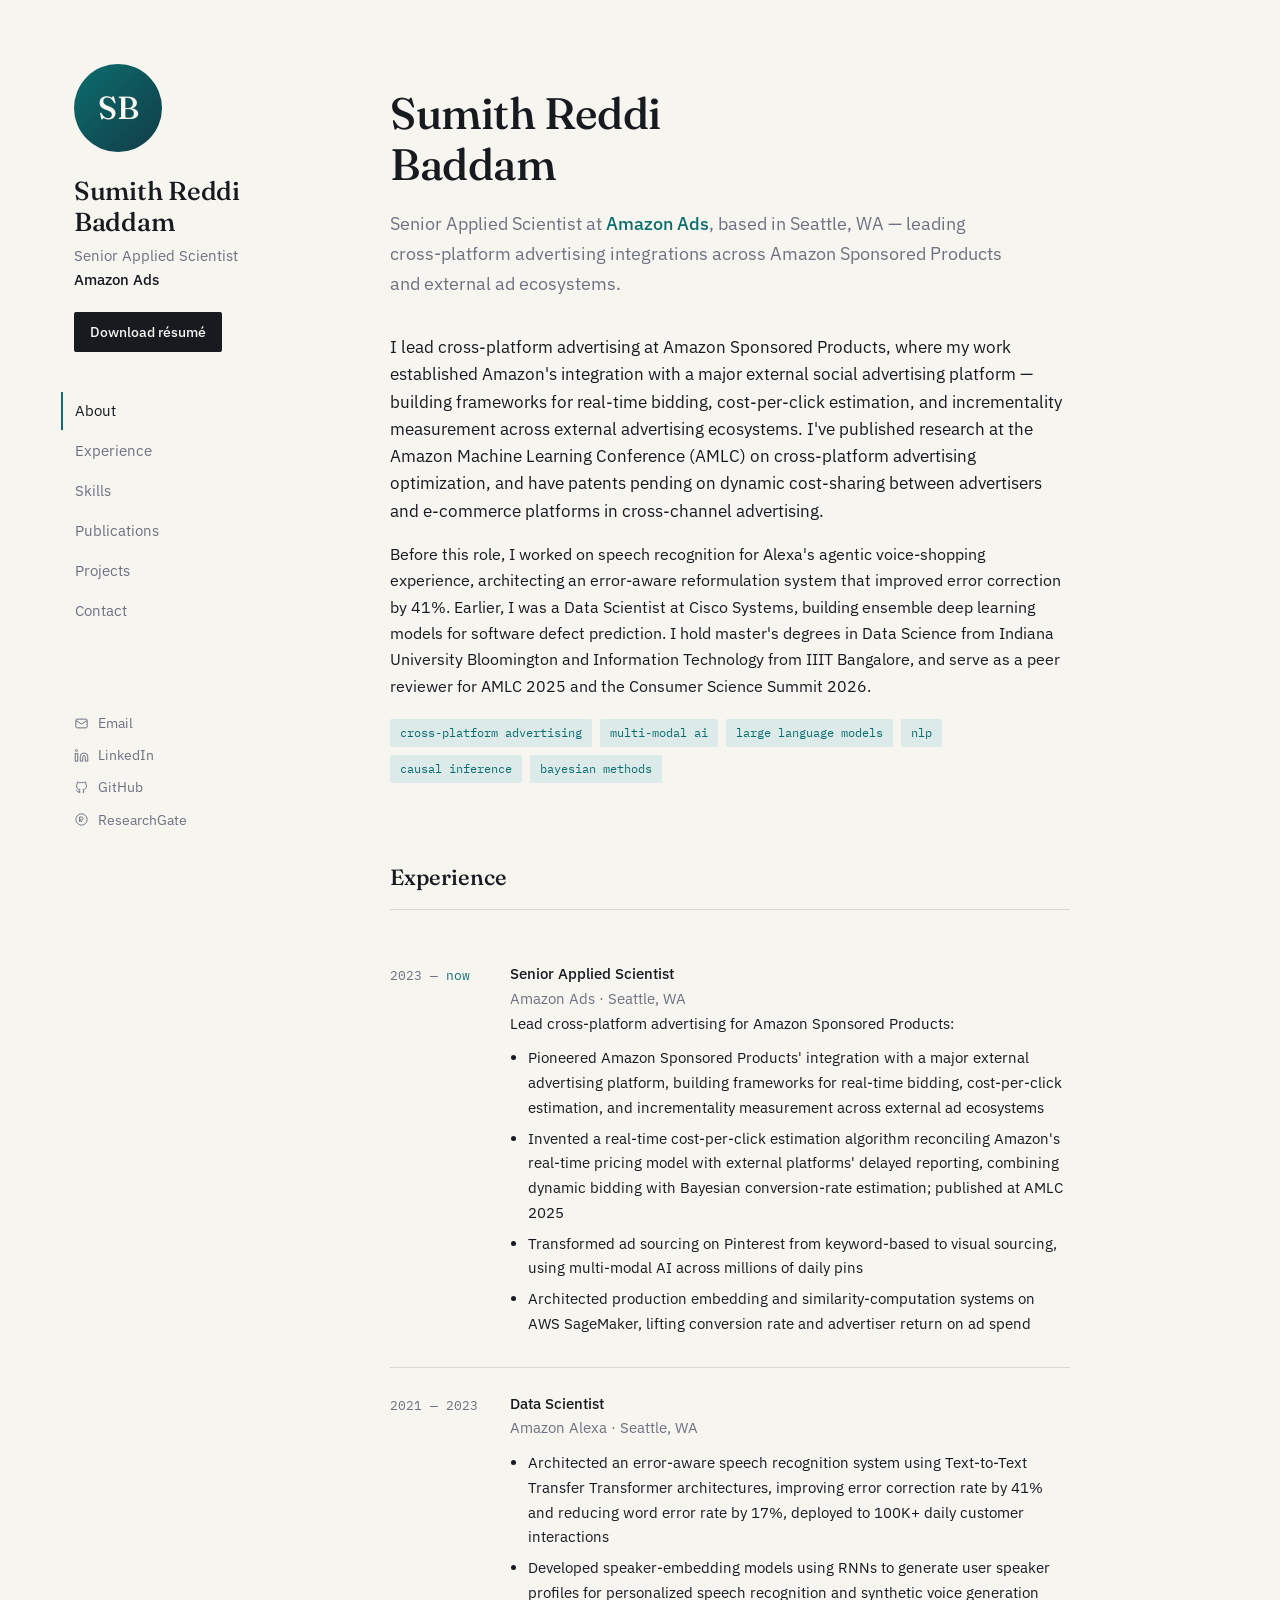
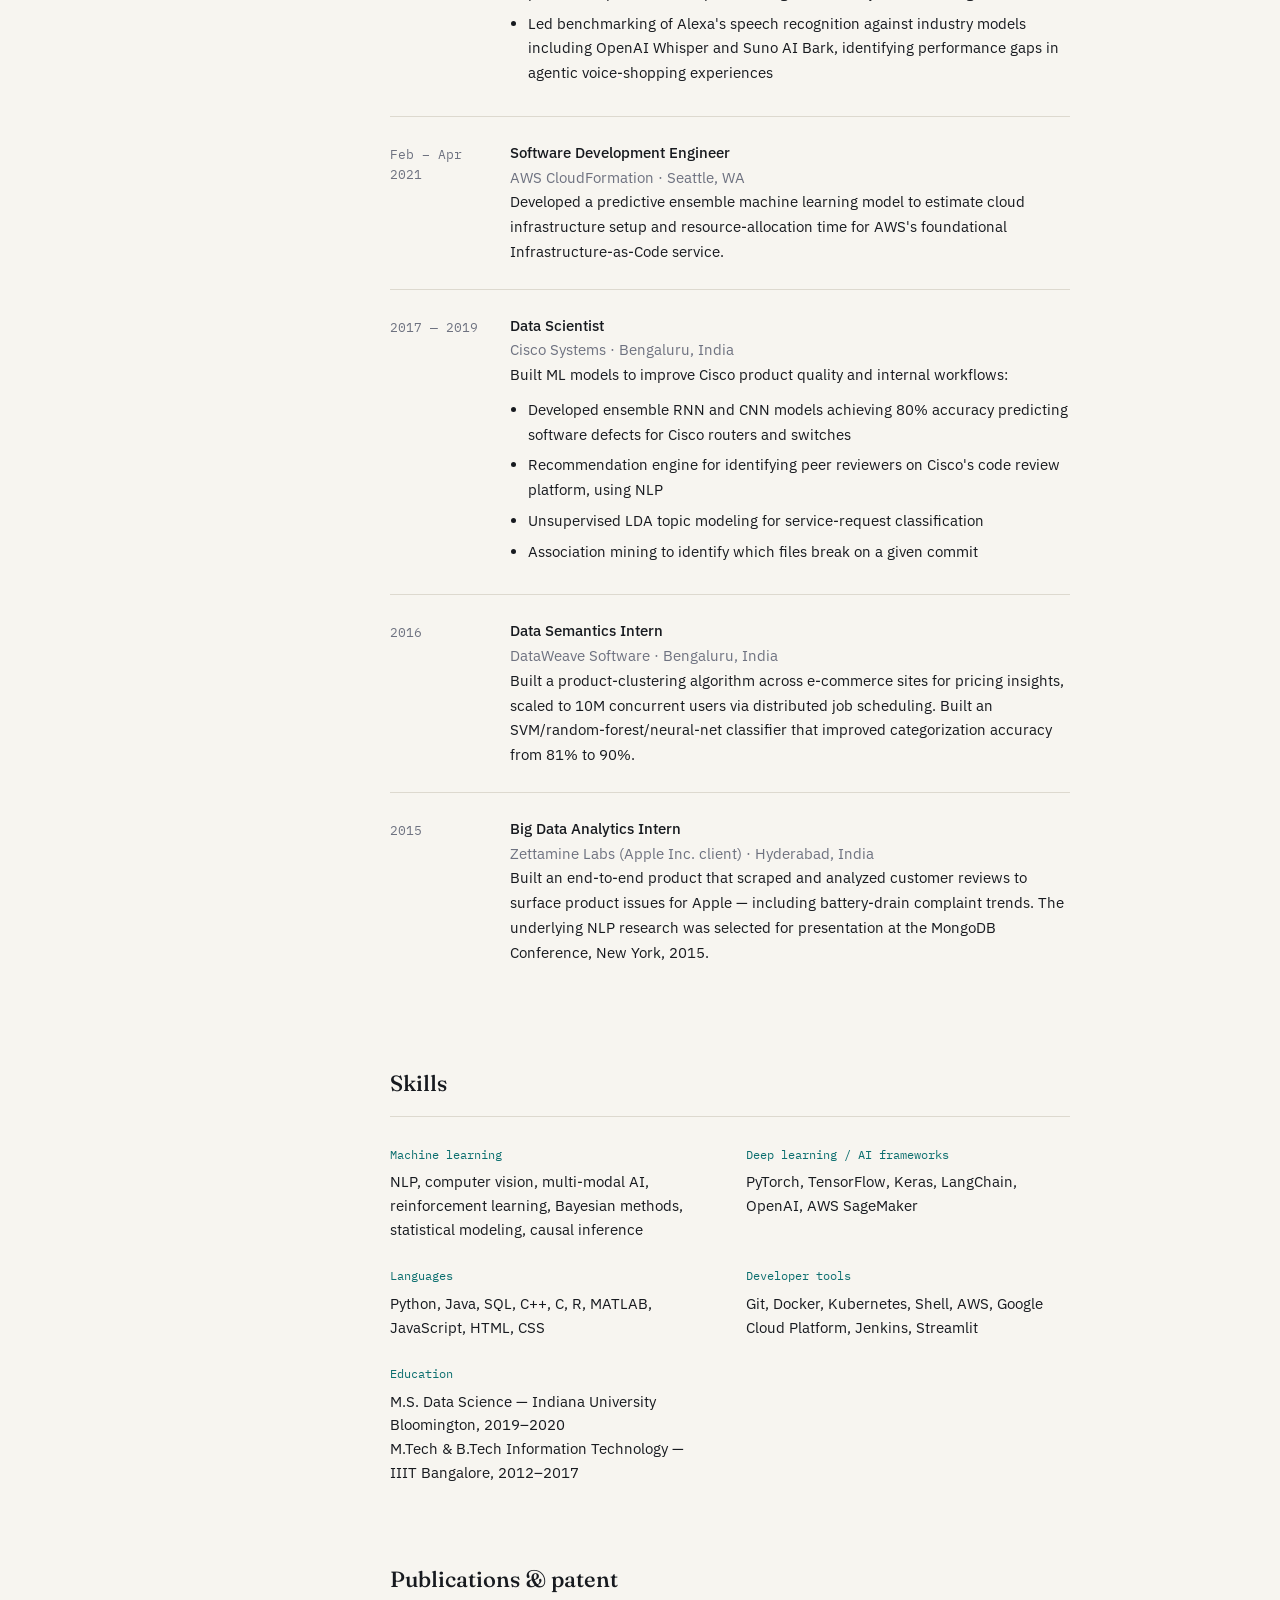
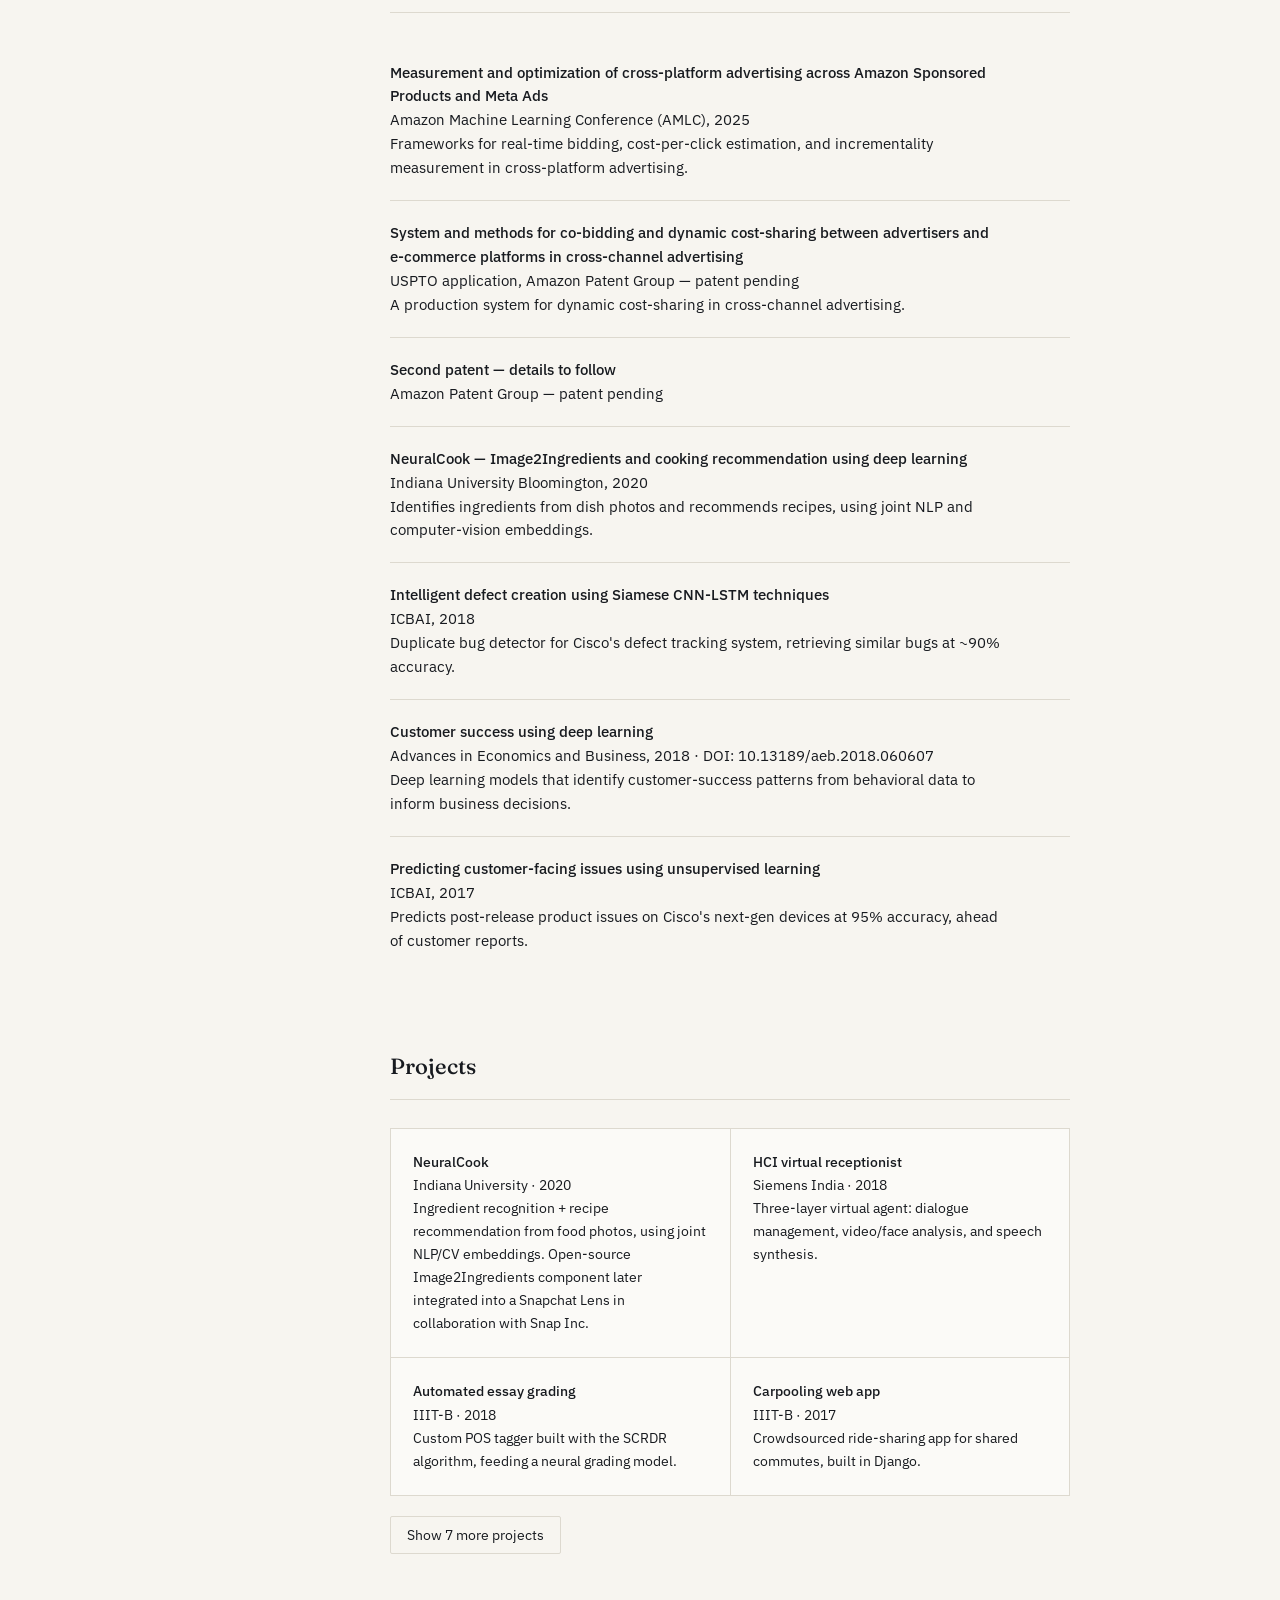
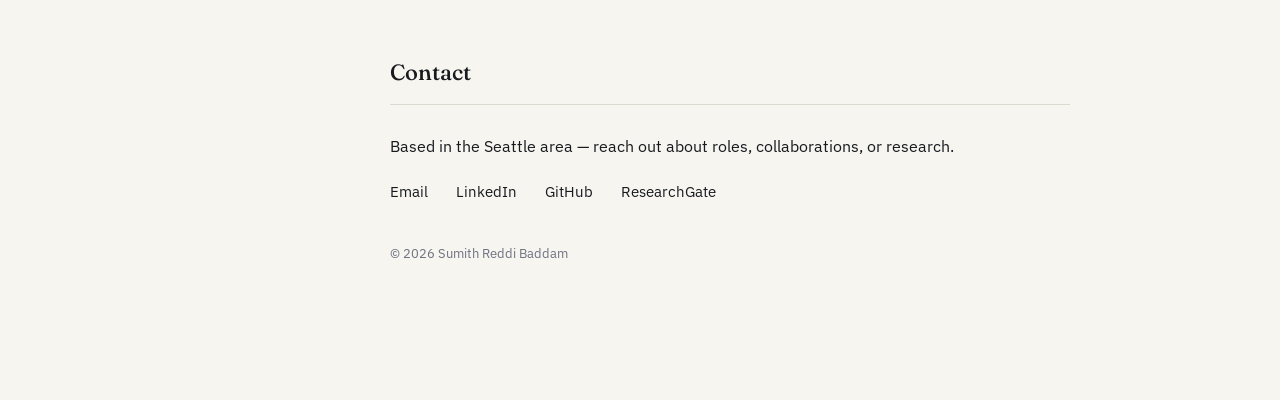
==== index.html @ 6a74fc10 "Rebuild site as static HTML/CSS/JS" ====
<!DOCTYPE html>
<html lang="en">
<head>
<meta charset="UTF-8">
<meta name="viewport" content="width=device-width, initial-scale=1.0">
<title>Sumith Reddi Baddam — Senior Applied Scientist</title>
<meta name="description" content="Senior Applied Scientist at Amazon Ads — leading cross-platform advertising integrations, machine learning, and multi-modal AI for ad relevance and ranking.">
<meta property="og:title" content="Sumith Reddi Baddam — Senior Applied Scientist">
<meta property="og:description" content="Senior Applied Scientist at Amazon Ads — leading cross-platform advertising integrations, machine learning, and multi-modal AI for ad relevance and ranking.">
<meta property="og:type" content="website">
<meta property="og:url" content="https://sumithbaddam.com/">
<meta name="twitter:card" content="summary">
<link rel="icon" href="data:image/svg+xml,<svg xmlns=%22http://www.w3.org/2000/svg%22 viewBox=%220 0 100 100%22><rect width=%22100%22 height=%22100%22 rx=%2220%22 fill=%22%230B6E6E%22/><text x=%2250%22 y=%2268%22 font-size=%2258%22 font-family=%22Georgia,serif%22 fill=%22%23F7F5F0%22 text-anchor=%22middle%22>S</text></svg>">
<link rel="preconnect" href="https://fonts.googleapis.com">
<link rel="preconnect" href="https://fonts.gstatic.com" crossorigin>
<link href="https://fonts.googleapis.com/css2?family=Fraunces:opsz,wght@9..144,400;9..144,500;9..144,600&family=IBM+Plex+Sans:wght@400;500;600&family=IBM+Plex+Mono:wght@400;500&display=swap" rel="stylesheet">
<link rel="stylesheet" href="styles.css">
</head>
<body>

<a class="skip-link" href="#about">Skip to content</a>

<div class="layout">
  <aside>
    <div>
      <div class="avatar">SB</div>
      <p class="sidebar-name">Sumith Reddi<br>Baddam</p>
      <p class="sidebar-role">Senior Applied Scientist<br><strong>Amazon Ads</strong></p>
      <a class="resume-btn" href="files/cv.pdf">Download résumé</a>
    </div>
    <nav aria-label="Section navigation">
      <ul>
        <li><a href="#about">About</a></li>
        <li><a href="#experience">Experience</a></li>
        <li><a href="#skills">Skills</a></li>
        <li><a href="#publications">Publications</a></li>
        <li><a href="#projects">Projects</a></li>
        <li><a href="#contact">Contact</a></li>
      </ul>
    </nav>
    <div class="sidebar-contact">
      <a href="mailto:sumith.reddy2@gmail.com"><svg viewBox="0 0 24 24" fill="none" stroke="currentColor" stroke-width="1.6"><rect x="3" y="5" width="18" height="14" rx="2"/><path d="m3 7 9 6 9-6"/></svg>Email</a>
      <a href="https://www.linkedin.com/in/sumith-reddi-baddam/" target="_blank" rel="noopener"><svg viewBox="0 0 24 24" fill="none" stroke="currentColor" stroke-width="1.6"><path d="M16 8a6 6 0 0 1 6 6v7h-4v-7a2 2 0 0 0-4 0v7h-4v-7a6 6 0 0 1 6-6Z"/><rect x="2" y="9" width="4" height="12"/><circle cx="4" cy="4" r="1.6"/></svg>LinkedIn</a>
      <a href="https://github.com/SumithBaddam" target="_blank" rel="noopener"><svg viewBox="0 0 24 24" fill="none" stroke="currentColor" stroke-width="1.6"><path d="M9 19c-4.3 1.4-4.3-2.5-6-3m12 5v-3.5c0-1 .1-1.4-.5-2 2.8-.3 5.5-1.4 5.5-6a4.6 4.6 0 0 0-1.3-3.2 4.2 4.2 0 0 0-.1-3.2s-1.1-.3-3.5 1.3a12.3 12.3 0 0 0-6.2 0C6.6 2.8 5.5 3.1 5.5 3.1a4.2 4.2 0 0 0-.1 3.2A4.6 4.6 0 0 0 4.1 9.5c0 4.6 2.7 5.7 5.5 6-.6.6-.6 1.2-.5 2V21"/></svg>GitHub</a>
      <a href="https://www.researchgate.net/profile/Sumith-Reddi-Baddam-2" target="_blank" rel="noopener"><svg viewBox="0 0 24 24" fill="none" stroke="currentColor" stroke-width="1.6"><circle cx="12" cy="12" r="9"/><path d="M9 8v8m0-8h3.2a2.4 2.4 0 0 1 0 4.8H9m0 0 4 3.2"/></svg>ResearchGate</a>
    </div>
  </aside>

  <main>
    <section id="about">
      <h1 class="hero">Sumith Reddi Baddam</h1>
      <p class="hero-sub">Senior Applied Scientist at <span class="accent">Amazon Ads</span>, based in Seattle, WA — leading cross-platform advertising integrations across Amazon Sponsored Products and external ad ecosystems.</p>

      <p class="lede">I lead cross-platform advertising at Amazon Sponsored Products, where my work established Amazon's integration with a major external social advertising platform — building frameworks for real-time bidding, cost-per-click estimation, and incrementality measurement across external advertising ecosystems. I've published research at the Amazon Machine Learning Conference (AMLC) on cross-platform advertising optimization, and have patents pending on dynamic cost-sharing between advertisers and e-commerce platforms in cross-channel advertising.</p>
      <p>Before this role, I worked on speech recognition for Alexa's agentic voice-shopping experience, architecting an error-aware reformulation system that improved error correction by 41%. Earlier, I was a Data Scientist at Cisco Systems, building ensemble deep learning models for software defect prediction. I hold master's degrees in Data Science from Indiana University Bloomington and Information Technology from IIIT Bangalore, and serve as a peer reviewer for AMLC 2025 and the Consumer Science Summit 2026.</p>

      <div class="tags">
        <span class="tag">cross-platform advertising</span>
        <span class="tag">multi-modal ai</span>
        <span class="tag">large language models</span>
        <span class="tag">nlp</span>
        <span class="tag">causal inference</span>
        <span class="tag">bayesian methods</span>
      </div>
    </section>

    <section id="experience">
      <h2 class="section-title">Experience</h2>

      <div class="role">
        <div class="role-years">2023 — <span class="current">now</span></div>
        <div>
          <p class="role-title">Senior Applied Scientist</p>
          <p class="role-org"><a href="https://advertising.amazon.com/" target="_blank" rel="noopener">Amazon Ads</a> · Seattle, WA</p>
          <p>Lead cross-platform advertising for Amazon Sponsored Products:</p>
          <ul>
            <li>Pioneered Amazon Sponsored Products' integration with a major external advertising platform, building frameworks for real-time bidding, cost-per-click estimation, and incrementality measurement across external ad ecosystems</li>
            <li>Invented a real-time cost-per-click estimation algorithm reconciling Amazon's real-time pricing model with external platforms' delayed reporting, combining dynamic bidding with Bayesian conversion-rate estimation; published at AMLC 2025</li>
            <li>Transformed ad sourcing on Pinterest from keyword-based to visual sourcing, using multi-modal AI across millions of daily pins</li>
            <li>Architected production embedding and similarity-computation systems on AWS SageMaker, lifting conversion rate and advertiser return on ad spend</li>
          </ul>
        </div>
      </div>

      <div class="role">
        <div class="role-years">2021 — 2023</div>
        <div>
          <p class="role-title">Data Scientist</p>
          <p class="role-org"><a href="https://www.alexa.com/" target="_blank" rel="noopener">Amazon Alexa</a> · Seattle, WA</p>
          <ul>
            <li>Architected an error-aware speech recognition system using Text-to-Text Transfer Transformer architectures, improving error correction rate by 41% and reducing word error rate by 17%, deployed to 100K+ daily customer interactions</li>
            <li>Developed speaker-embedding models using RNNs to generate user speaker profiles for personalized speech recognition and synthetic voice generation</li>
            <li>Led benchmarking of Alexa's speech recognition against industry models including OpenAI Whisper and Suno AI Bark, identifying performance gaps in agentic voice-shopping experiences</li>
          </ul>
        </div>
      </div>

      <div class="role">
        <div class="role-years">Feb – Apr 2021</div>
        <div>
          <p class="role-title">Software Development Engineer</p>
          <p class="role-org"><a href="https://aws.amazon.com/" target="_blank" rel="noopener">AWS CloudFormation</a> · Seattle, WA</p>
          <p>Developed a predictive ensemble machine learning model to estimate cloud infrastructure setup and resource-allocation time for AWS's foundational Infrastructure-as-Code service.</p>
        </div>
      </div>

      <div class="role">
        <div class="role-years">2017 — 2019</div>
        <div>
          <p class="role-title">Data Scientist</p>
          <p class="role-org"><a href="https://www.cisco.com" target="_blank" rel="noopener">Cisco Systems</a> · Bengaluru, India</p>
          <p>Built ML models to improve Cisco product quality and internal workflows:</p>
          <ul>
            <li>Developed ensemble RNN and CNN models achieving 80% accuracy predicting software defects for Cisco routers and switches</li>
            <li>Recommendation engine for identifying peer reviewers on Cisco's code review platform, using NLP</li>
            <li>Unsupervised LDA topic modeling for service-request classification</li>
            <li>Association mining to identify which files break on a given commit</li>
          </ul>
        </div>
      </div>

      <div class="role">
        <div class="role-years">2016</div>
        <div>
          <p class="role-title">Data Semantics Intern</p>
          <p class="role-org"><a href="https://dataweave.com" target="_blank" rel="noopener">DataWeave Software</a> · Bengaluru, India</p>
          <p>Built a product-clustering algorithm across e-commerce sites for pricing insights, scaled to 10M concurrent users via distributed job scheduling. Built an SVM/random-forest/neural-net classifier that improved categorization accuracy from 81% to 90%.</p>
        </div>
      </div>

      <div class="role">
        <div class="role-years">2015</div>
        <div>
          <p class="role-title">Big Data Analytics Intern</p>
          <p class="role-org">Zettamine Labs (Apple Inc. client) · Hyderabad, India</p>
          <p>Built an end-to-end product that scraped and analyzed customer reviews to surface product issues for Apple — including battery-drain complaint trends. The underlying NLP research was selected for presentation at the MongoDB Conference, New York, 2015.</p>
        </div>
      </div>
    </section>

    <section id="skills">
      <h2 class="section-title">Skills</h2>
      <div class="skills-grid">
        <div>
          <p class="skills-label">Machine learning</p>
          <p>NLP, computer vision, multi-modal AI, reinforcement learning, Bayesian methods, statistical modeling, causal inference</p>
        </div>
        <div>
          <p class="skills-label">Deep learning / AI frameworks</p>
          <p>PyTorch, TensorFlow, Keras, LangChain, OpenAI, AWS SageMaker</p>
        </div>
        <div>
          <p class="skills-label">Languages</p>
          <p>Python, Java, SQL, C++, C, R, MATLAB, JavaScript, HTML, CSS</p>
        </div>
        <div>
          <p class="skills-label">Developer tools</p>
          <p>Git, Docker, Kubernetes, Shell, AWS, Google Cloud Platform, Jenkins, Streamlit</p>
        </div>
        <div>
          <p class="skills-label">Education</p>
          <p>M.S. Data Science — Indiana University Bloomington, 2019–2020<br>M.Tech & B.Tech Information Technology — IIIT Bangalore, 2012–2017</p>
        </div>
      </div>
    </section>

    <section id="publications">
      <h2 class="section-title">Publications & patent</h2>

      <div class="pub">
        <p class="pub-title">Measurement and optimization of cross-platform advertising across Amazon Sponsored Products and Meta Ads</p>
        <p class="pub-meta">Amazon Machine Learning Conference (AMLC), 2025</p>
        <p>Frameworks for real-time bidding, cost-per-click estimation, and incrementality measurement in cross-platform advertising.</p>
      </div>

      <div class="pub">
        <p class="pub-title">System and methods for co-bidding and dynamic cost-sharing between advertisers and e-commerce platforms in cross-channel advertising</p>
        <p class="pub-meta">USPTO application, Amazon Patent Group — patent pending</p>
        <p>A production system for dynamic cost-sharing in cross-channel advertising.</p>
      </div>

      <div class="pub">
        <p class="pub-title">Second patent — details to follow</p>
        <p class="pub-meta">Amazon Patent Group — patent pending</p>
      </div>

      <div class="pub">
        <p class="pub-title"><a href="https://github.com/SumithBaddam/NeuralCook/blob/master/NeuralCook.pdf" target="_blank" rel="noopener">NeuralCook — Image2Ingredients and cooking recommendation using deep learning</a></p>
        <p class="pub-meta">Indiana University Bloomington, 2020</p>
        <p>Identifies ingredients from dish photos and recommends recipes, using joint NLP and computer-vision embeddings.</p>
      </div>

      <div class="pub">
        <p class="pub-title"><a href="http://www.mgmt.iisc.ac.in/~icbai2018/" target="_blank" rel="noopener">Intelligent defect creation using Siamese CNN-LSTM techniques</a></p>
        <p class="pub-meta">ICBAI, 2018</p>
        <p>Duplicate bug detector for Cisco's defect tracking system, retrieving similar bugs at ~90% accuracy.</p>
      </div>

      <div class="pub">
        <p class="pub-title"><a href="https://doi.org/10.13189/aeb.2018.060607" target="_blank" rel="noopener">Customer success using deep learning</a></p>
        <p class="pub-meta">Advances in Economics and Business, 2018 · DOI: 10.13189/aeb.2018.060607</p>
        <p>Deep learning models that identify customer-success patterns from behavioral data to inform business decisions.</p>
      </div>

      <div class="pub">
        <p class="pub-title"><a href="http://dcal.iimb.ernet.in/baiconf2017/" target="_blank" rel="noopener">Predicting customer-facing issues using unsupervised learning</a></p>
        <p class="pub-meta">ICBAI, 2017</p>
        <p>Predicts post-release product issues on Cisco's next-gen devices at 95% accuracy, ahead of customer reports.</p>
      </div>
    </section>

    <section id="projects">
      <h2 class="section-title">Projects</h2>
      <div class="proj-grid">
        <div class="proj">
          <p class="proj-title"><a href="https://medium.com/neuralcook/neuralcook-image2ingredients-and-cooking-recommendation-using-deep-learning-94b51d4429c9" target="_blank" rel="noopener">NeuralCook</a></p>
          <p class="proj-org">Indiana University · 2020</p>
          <p>Ingredient recognition + recipe recommendation from food photos, using joint NLP/CV embeddings. Open-source Image2Ingredients component later integrated into a Snapchat Lens in collaboration with Snap Inc.</p>
        </div>
        <div class="proj">
          <p class="proj-title">HCI virtual receptionist</p>
          <p class="proj-org">Siemens India · 2018</p>
          <p>Three-layer virtual agent: dialogue management, video/face analysis, and speech synthesis.</p>
        </div>
        <div class="proj">
          <p class="proj-title">Automated essay grading</p>
          <p class="proj-org">IIIT-B · 2018</p>
          <p>Custom POS tagger built with the SCRDR algorithm, feeding a neural grading model.</p>
        </div>
        <div class="proj">
          <p class="proj-title"><a href="https://github.com/SumithBaddam/SaveWise" target="_blank" rel="noopener">Carpooling web app</a></p>
          <p class="proj-org">IIIT-B · 2017</p>
          <p>Crowdsourced ride-sharing app for shared commutes, built in Django.</p>
        </div>
      </div>

      <button class="more-toggle" id="moreToggle" aria-expanded="false" aria-controls="moreProjects">Show 7 more projects</button>
      <div class="proj-grid more-projects" id="moreProjects" hidden>
        <div class="proj">
          <p class="proj-title">Object recognition with deep neural networks</p>
          <p class="proj-org">IIIT-B · 2018</p>
          <p>Visual object categorization using convolutional neural networks in Python.</p>
        </div>
        <div class="proj">
          <p class="proj-title">Visual categorization with bags of key-points</p>
          <p class="proj-org">IIIT-B · 2018</p>
          <p>Object classification using SIFT descriptors and an SVM classifier.</p>
        </div>
        <div class="proj">
          <p class="proj-title">Karnataka education data analytics</p>
          <p class="proj-org">IIIT-B · 2018</p>
          <p>Association mining, classification, and clustering on state secondary-school data to recommend policy improvements.</p>
        </div>
        <div class="proj">
          <p class="proj-title">Smart canteen system</p>
          <p class="proj-org">IIIT-B · 2017</p>
          <p>Queue-length estimation via image processing to cut wait times in the hostel canteen.</p>
        </div>
        <div class="proj">
          <p class="proj-title">Smart-city water usage analytics</p>
          <p class="proj-org">Broadcom Hackathon · 2017</p>
          <p>Sensor-based environmental data analysis to predict roadside plant watering needs.</p>
        </div>
        <div class="proj">
          <p class="proj-title">Object graph database</p>
          <p class="proj-org">IIIT-B · 2017</p>
          <p>Cricket object graph built with JDBC/MySQL and Spring, hosted on IBM Bluemix.</p>
        </div>
        <div class="proj">
          <p class="proj-title">App store in Java</p>
          <p class="proj-org">IIIT-B · 2017</p>
          <p>Google Play-style app store database built with Java, JDBC, and MySQL.</p>
        </div>
      </div>
    </section>

    <footer class="contact-section" id="contact">
      <h2 class="section-title">Contact</h2>
      <p>Based in the Seattle area — reach out about roles, collaborations, or research.</p>
      <div class="contact-row">
        <a href="mailto:sumith.reddy2@gmail.com">Email</a>
        <a href="https://www.linkedin.com/in/sumith-reddi-baddam/" target="_blank" rel="noopener">LinkedIn</a>
        <a href="https://github.com/SumithBaddam" target="_blank" rel="noopener">GitHub</a>
        <a href="https://www.researchgate.net/profile/Sumith-Reddi-Baddam-2" target="_blank" rel="noopener">ResearchGate</a>
      </div>
      <p class="fine-print">© <span id="year"></span> Sumith Reddi Baddam</p>
    </footer>
  </main>
</div>

<script src="script.js"></script>
</body>
</html>
---- styles.css ----
:root{
  --ink:#171A1F;
  --paper:#F7F5F0;
  --muted:#6E7280;
  --line:#DDD9CF;
  --signal:#0B6E6E;
  --signal-dim:#DCEAE9;
  --paper-raised:#FBFAF7;
}
*{box-sizing:border-box;}
html{scroll-behavior:smooth;}
body{
  margin:0;
  background:var(--paper);
  color:var(--ink);
  font-family:'IBM Plex Sans',sans-serif;
  font-size:16px;
  line-height:1.65;
  -webkit-font-smoothing:antialiased;
}
a{color:var(--signal);text-decoration:none;}
a:hover{text-decoration:underline;}
a:focus-visible, button:focus-visible{outline:2px solid var(--signal); outline-offset:3px;}

.skip-link{
  position:absolute; left:-999px; top:0;
  background:var(--ink); color:var(--paper); padding:10px 16px; z-index:100;
}
.skip-link:focus{left:12px; top:12px;}

.layout{
  display:grid;
  grid-template-columns:300px 1fr;
  max-width:1180px;
  margin:0 auto;
}

/* Sidebar */
aside{
  padding:64px 40px 64px 24px;
  position:sticky;
  top:0;
  align-self:start;
  height:100vh;
  display:flex;
  flex-direction:column;
}
.avatar{
  width:88px;height:88px;
  border-radius:50%;
  background:linear-gradient(135deg,#0B6E6E,#123B47);
  display:flex;align-items:center;justify-content:center;
  color:#F7F5F0;
  font-family:'Fraunces',serif;
  font-size:32px;
  font-weight:500;
  margin-bottom:24px;
}
.sidebar-name{
  font-family:'Fraunces',serif;
  font-weight:500;
  font-size:26px;
  line-height:1.2;
  letter-spacing:-0.01em;
  margin:0 0 6px 0;
}
.sidebar-role{
  color:var(--muted);
  font-size:14.5px;
  margin:0 0 2px 0;
}
.sidebar-role strong{color:var(--ink); font-weight:500;}

nav{margin-top:40px;}
nav ul{list-style:none;padding:0;margin:0;}
nav li{margin-bottom:2px;}
nav a{
  display:block;
  color:var(--muted);
  font-size:14.5px;
  padding:7px 0;
  border-left:2px solid transparent;
  padding-left:12px;
  margin-left:-13px;
  text-decoration:none;
  transition:color .15s ease, border-color .15s ease;
}
nav a:hover, nav a.active{
  color:var(--ink);
  border-left-color:var(--signal);
}

.sidebar-contact{margin-top:auto; padding-top:32px;}
.sidebar-contact a{
  display:flex;
  align-items:center;
  gap:9px;
  color:var(--muted);
  font-size:13.5px;
  padding:5px 0;
}
.sidebar-contact a:hover{color:var(--signal); text-decoration:none;}
.sidebar-contact svg{flex:none; width:15px;height:15px;}

.resume-btn{
  display:inline-block;
  margin-top:18px;
  padding:9px 16px;
  background:var(--ink);
  color:var(--paper) !important;
  font-size:13.5px;
  font-weight:500;
  border-radius:2px;
}
.resume-btn:hover{background:var(--signal); text-decoration:none;}

/* Main column */
main{
  padding:88px 40px 120px 40px;
  max-width:760px;
}
section{margin-bottom:76px; scroll-margin-top:40px;}
section:first-of-type{margin-top:0;}

h1.hero{
  font-family:'Fraunces',serif;
  font-weight:500;
  font-size:44px;
  line-height:1.15;
  letter-spacing:-0.01em;
  margin:0 0 20px 0;
  max-width:14ch;
}
.hero-sub{
  font-size:18px;
  color:var(--muted);
  max-width:56ch;
  margin:0 0 36px 0;
}
.hero-sub .accent{color:var(--signal); font-weight:500;}

h2.section-title{
  font-family:'Fraunces',serif;
  font-weight:500;
  font-size:22px;
  margin:0 0 28px 0;
  padding-bottom:14px;
  border-bottom:1px solid var(--line);
}

p{margin:0 0 16px 0; max-width:68ch;}
.lede{font-size:16.5px;}

.tags{display:flex; flex-wrap:wrap; gap:8px; margin-top:20px;}
.tag{
  font-family:'IBM Plex Mono',monospace;
  font-size:12px;
  color:var(--signal);
  background:var(--signal-dim);
  padding:4px 10px;
  border-radius:2px;
}

/* Timeline */
.role{
  display:grid;
  grid-template-columns:96px 1fr;
  gap:24px;
  padding:24px 0;
  border-bottom:1px solid var(--line);
}
.role:first-child{padding-top:0;}
.role:last-child{border-bottom:none;}
.role-years{
  font-family:'IBM Plex Mono',monospace;
  font-size:12.5px;
  color:var(--muted);
  padding-top:3px;
}
.role-years .current{color:var(--signal);}
.role-title{
  font-size:17px;
  font-weight:500;
  margin:0 0 2px 0;
}
.role-org{
  font-size:14.5px;
  color:var(--muted);
  margin:0 0 10px 0;
}
.role-org a{color:var(--muted);}
.role-org a:hover{color:var(--signal);}
.role p{font-size:15px; margin-bottom:0;}
.role ul{margin:10px 0 0 0; padding-left:18px; font-size:15px;}
.role li{margin-bottom:6px;}

/* Skills */
.skills-grid{
  display:grid;
  grid-template-columns:1fr 1fr;
  gap:24px 32px;
}
.skills-label{
  font-family:'IBM Plex Mono',monospace;
  font-size:12px;
  color:var(--signal);
  margin:0 0 6px 0;
}
.skills-grid p:not(.skills-label){font-size:14.5px; margin-bottom:0;}

/* Publications */
.pub{
  padding:20px 0;
  border-bottom:1px solid var(--line);
}
.pub:first-child{padding-top:0;}
.pub:last-child{border-bottom:none;}
.pub-title{font-size:16px; font-weight:500; margin:0 0 4px 0;}
.pub-title a{color:var(--ink);}
.pub-title a:hover{color:var(--signal);}
.pub-meta{font-size:13.5px; color:var(--muted); margin:0 0 8px 0;}
.pub p{font-size:14.5px; color:var(--ink); margin-bottom:0;}

/* Projects */
.proj-grid{display:grid; grid-template-columns:1fr 1fr; gap:1px; background:var(--line); border:1px solid var(--line);}
.proj{background:var(--paper-raised); padding:22px;}
.proj-title{font-size:15.5px; font-weight:500; margin:0 0 6px 0;}
.proj-title a{color:var(--ink);}
.proj-title a:hover{color:var(--signal);}
.proj-org{font-size:12.5px; color:var(--muted); margin:0 0 10px 0;}
.proj p{font-size:14px; margin-bottom:0; color:var(--ink);}

.more-toggle{
  display:block;
  margin-top:20px;
  background:none;
  border:1px solid var(--line);
  color:var(--ink);
  font-family:'IBM Plex Sans',sans-serif;
  font-size:13.5px;
  padding:9px 16px;
  border-radius:2px;
  cursor:pointer;
}
.more-toggle:hover{border-color:var(--signal); color:var(--signal);}
.more-projects{margin-top:1px;}
.more-projects[hidden]{display:none;}

/* Contact */
footer.contact-section{padding-top:24px;}
.contact-row{display:flex; gap:28px; flex-wrap:wrap; margin-top:20px;}
.contact-row a{font-size:14.5px; display:flex; align-items:center; gap:8px; color:var(--ink);}
.contact-row a:hover{color:var(--signal);}
.fine-print{font-size:12.5px; color:var(--muted); margin-top:40px;}

@media (max-width:860px){
  .layout{grid-template-columns:1fr;}
  aside{position:relative; height:auto; padding:40px 24px 20px 24px;}
  nav{margin-top:24px;}
  .sidebar-contact{margin-top:24px; padding-top:0;}
  main{padding:24px 24px 80px 24px;}
  h1.hero{font-size:32px;}
  .proj-grid{grid-template-columns:1fr;}
  .role{grid-template-columns:1fr; gap:6px;}
  .skills-grid{grid-template-columns:1fr;}
}

@media (prefers-reduced-motion: reduce){
  html{scroll-behavior:auto;}
}
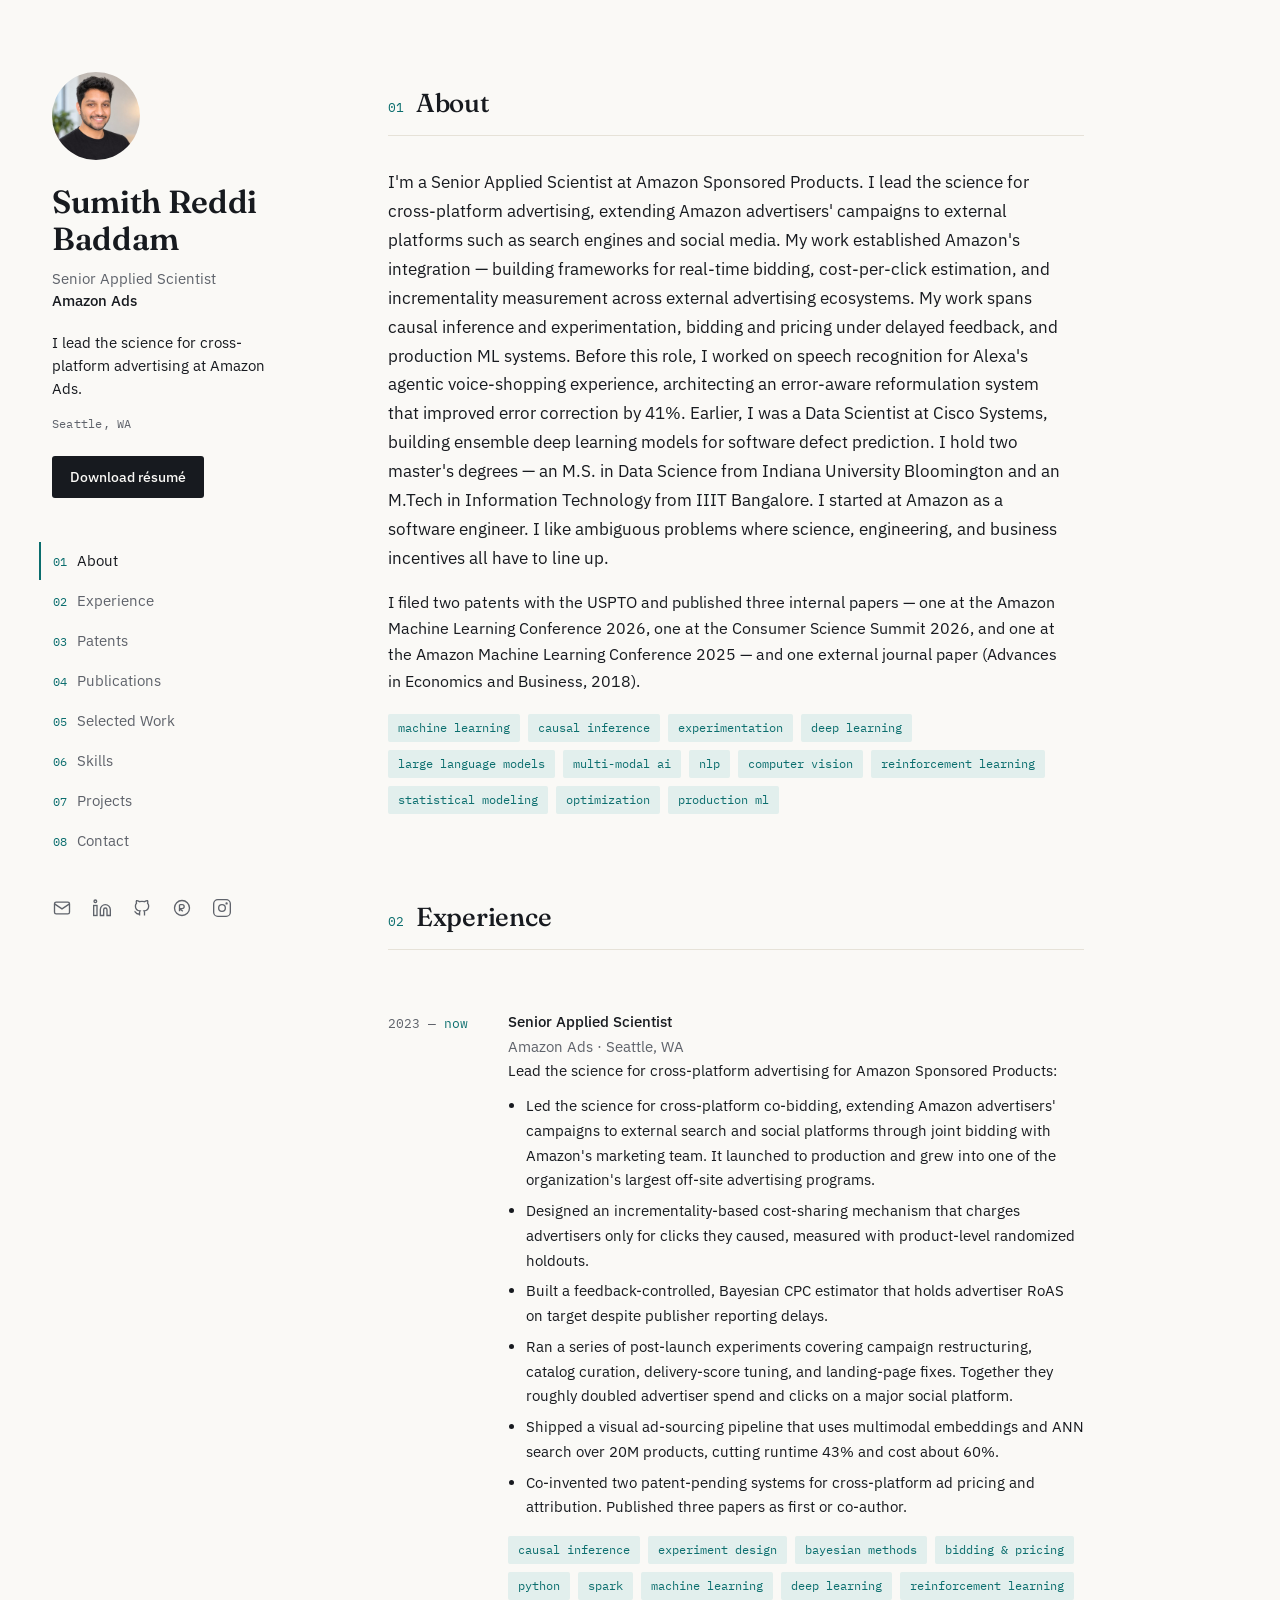
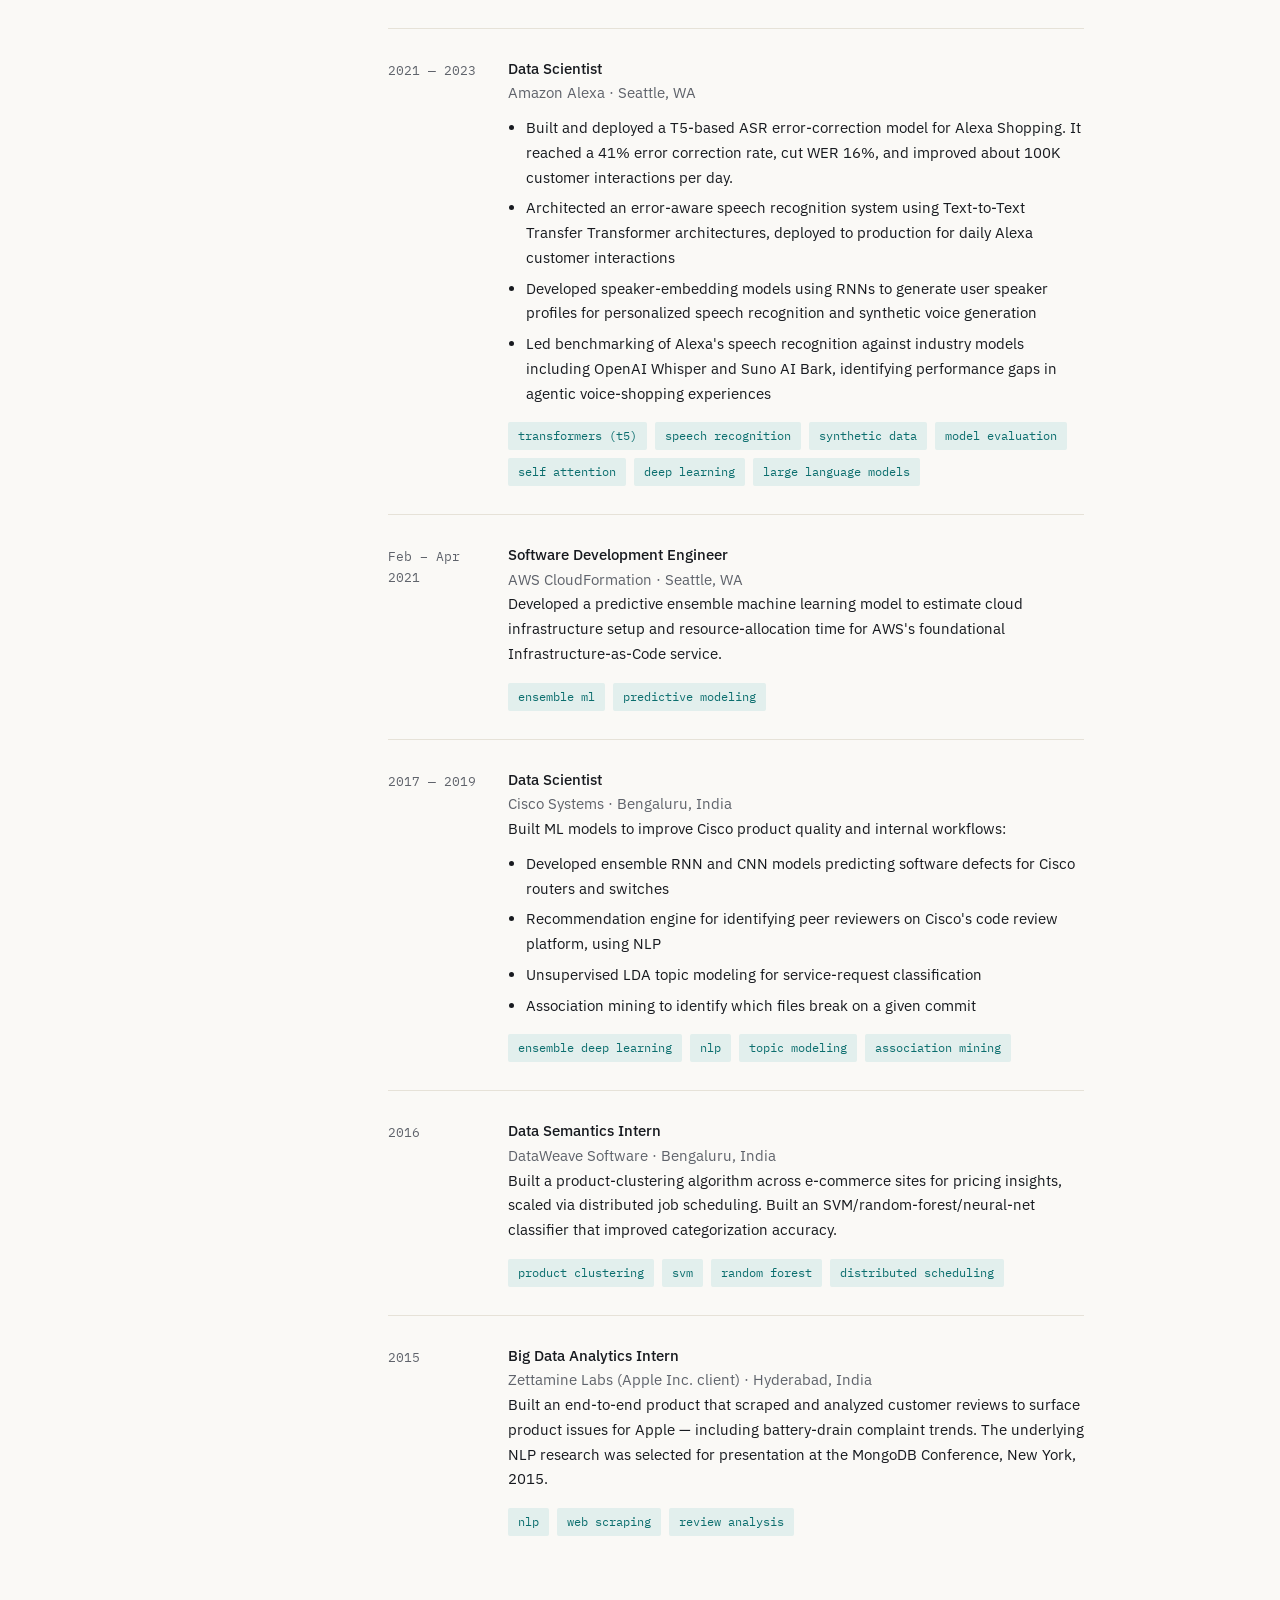
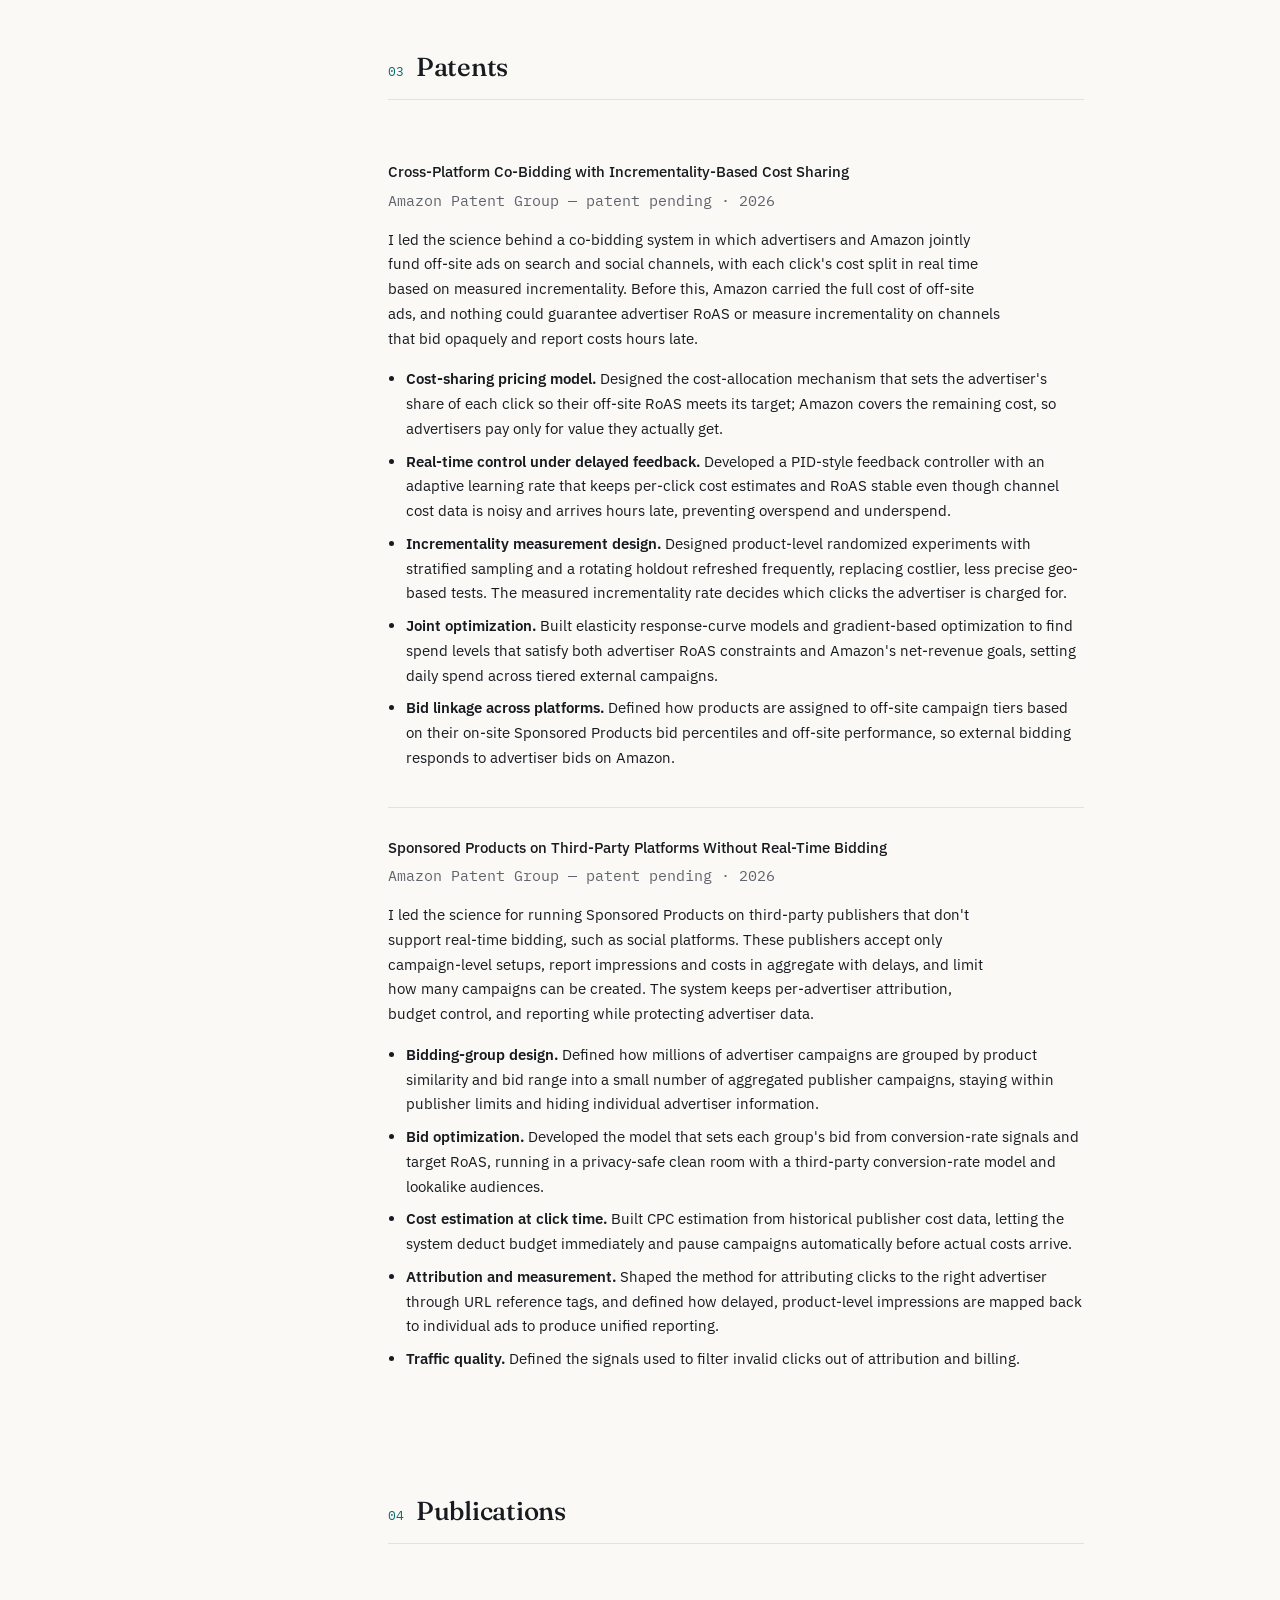
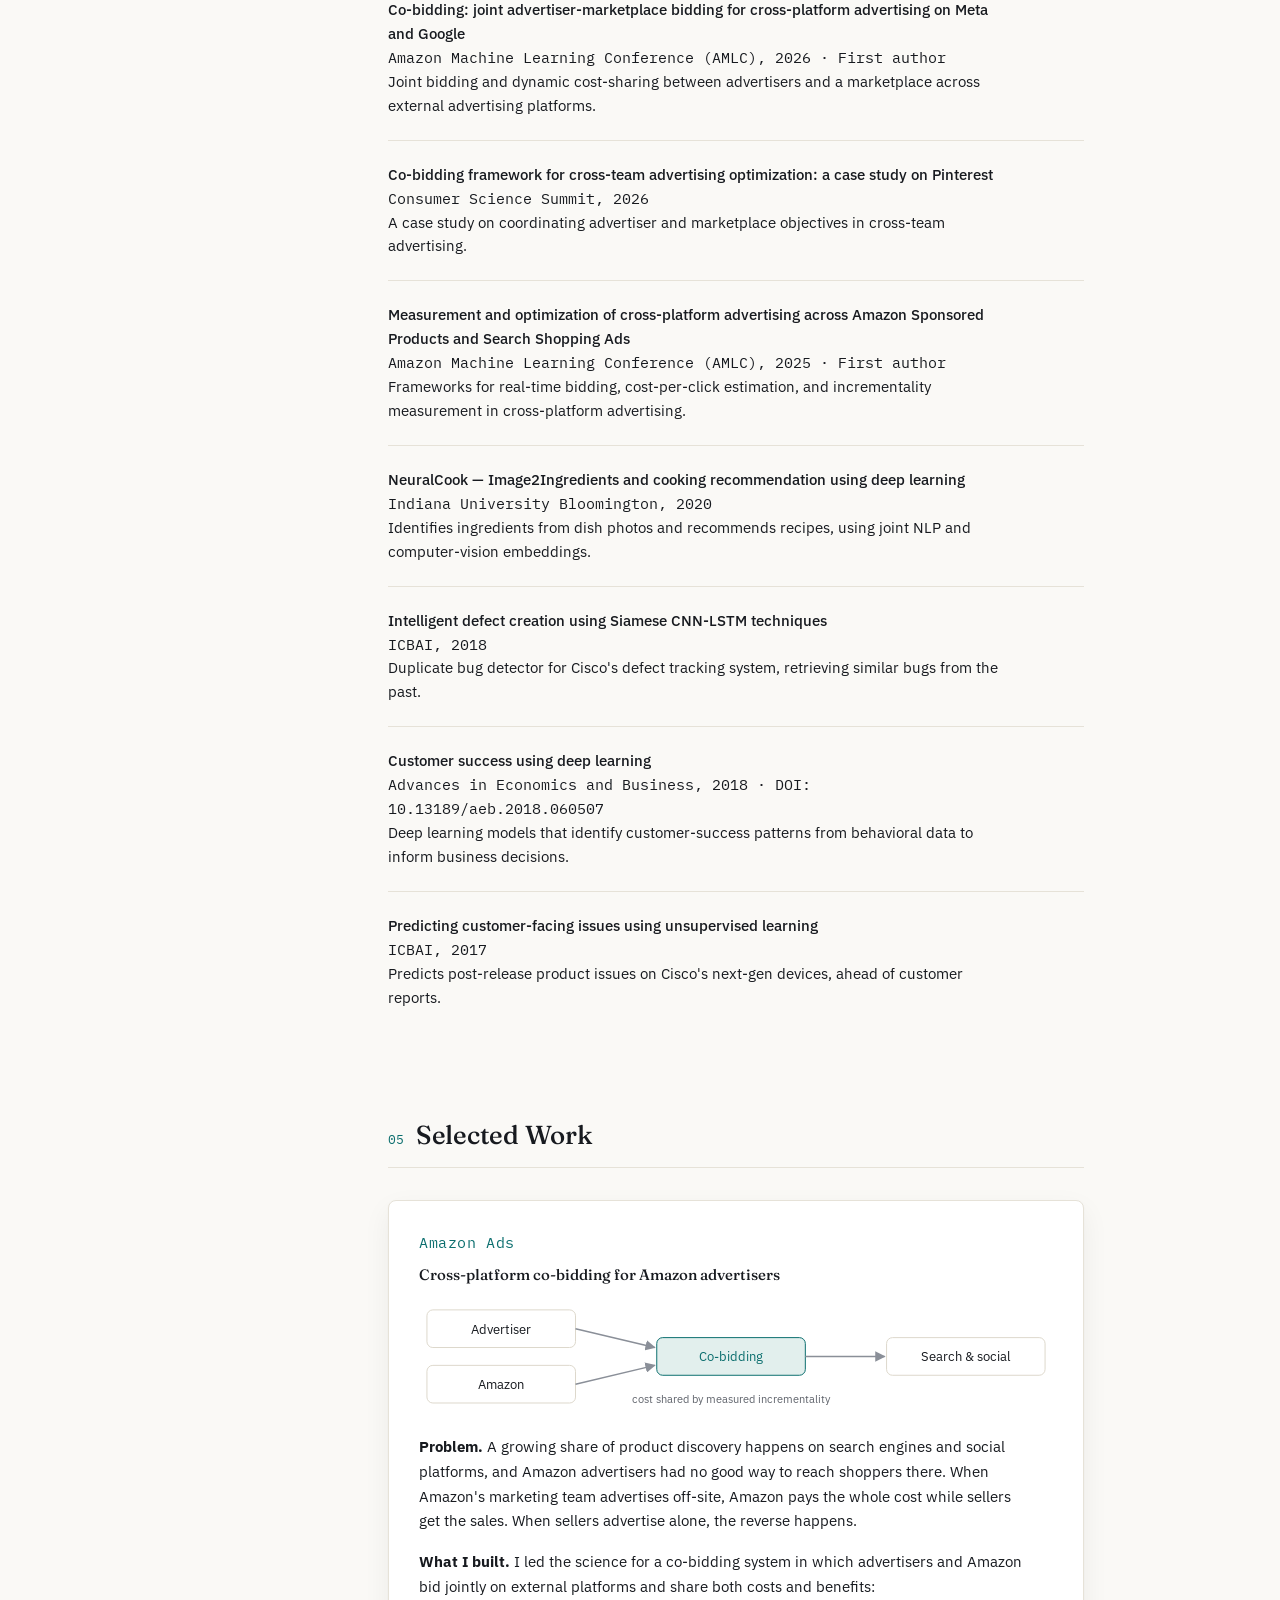
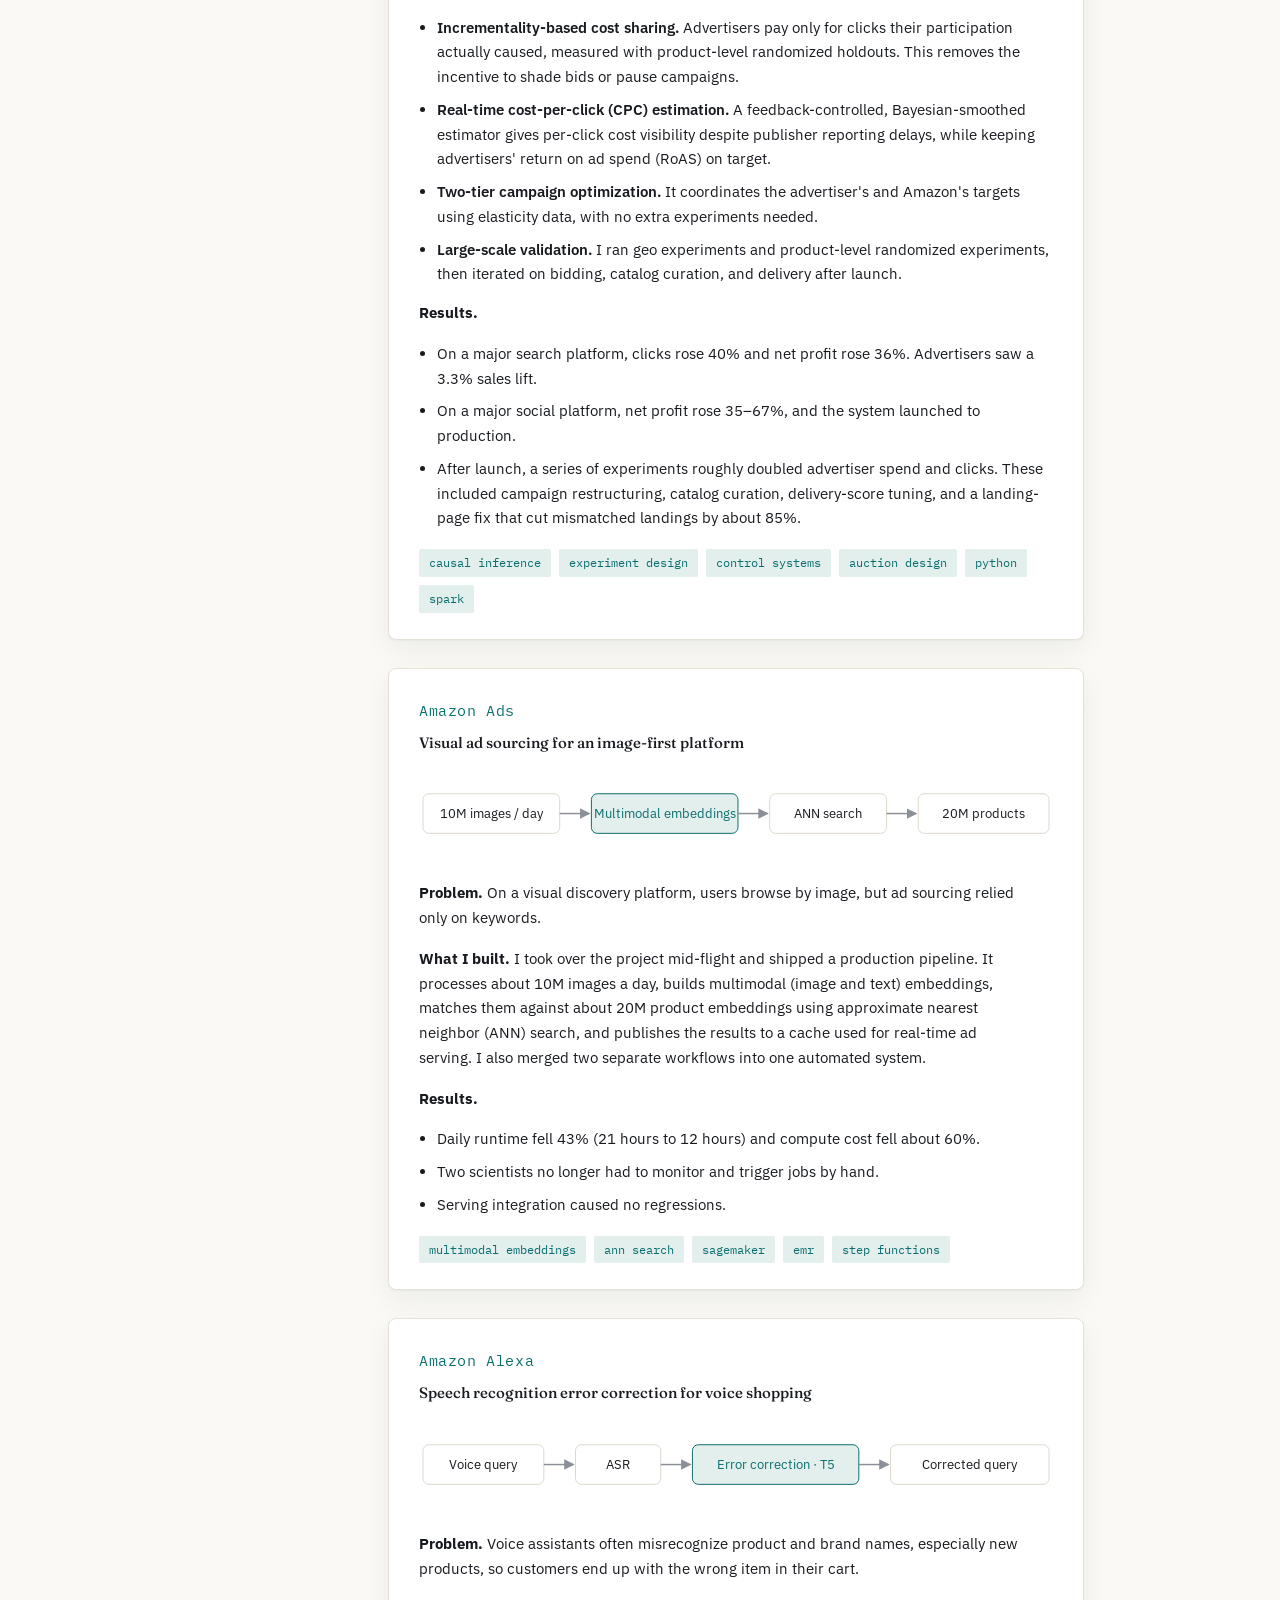
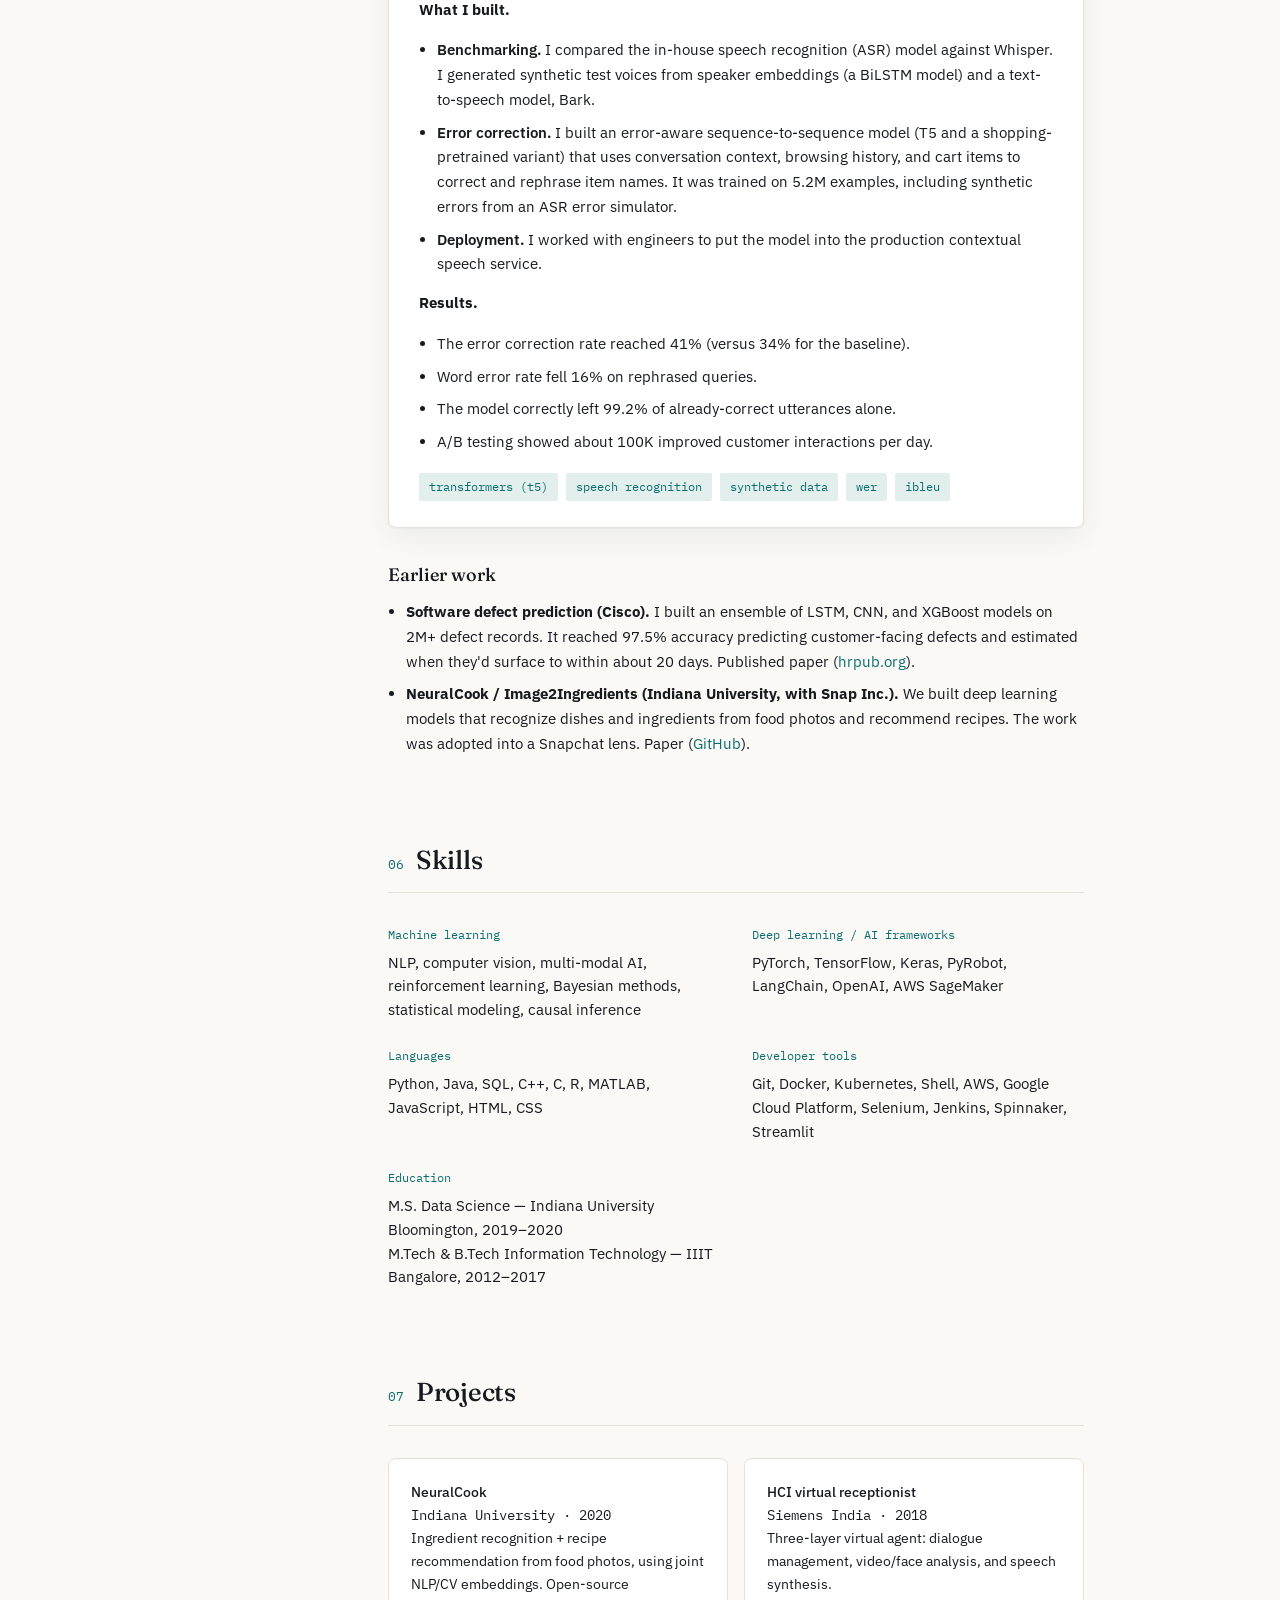
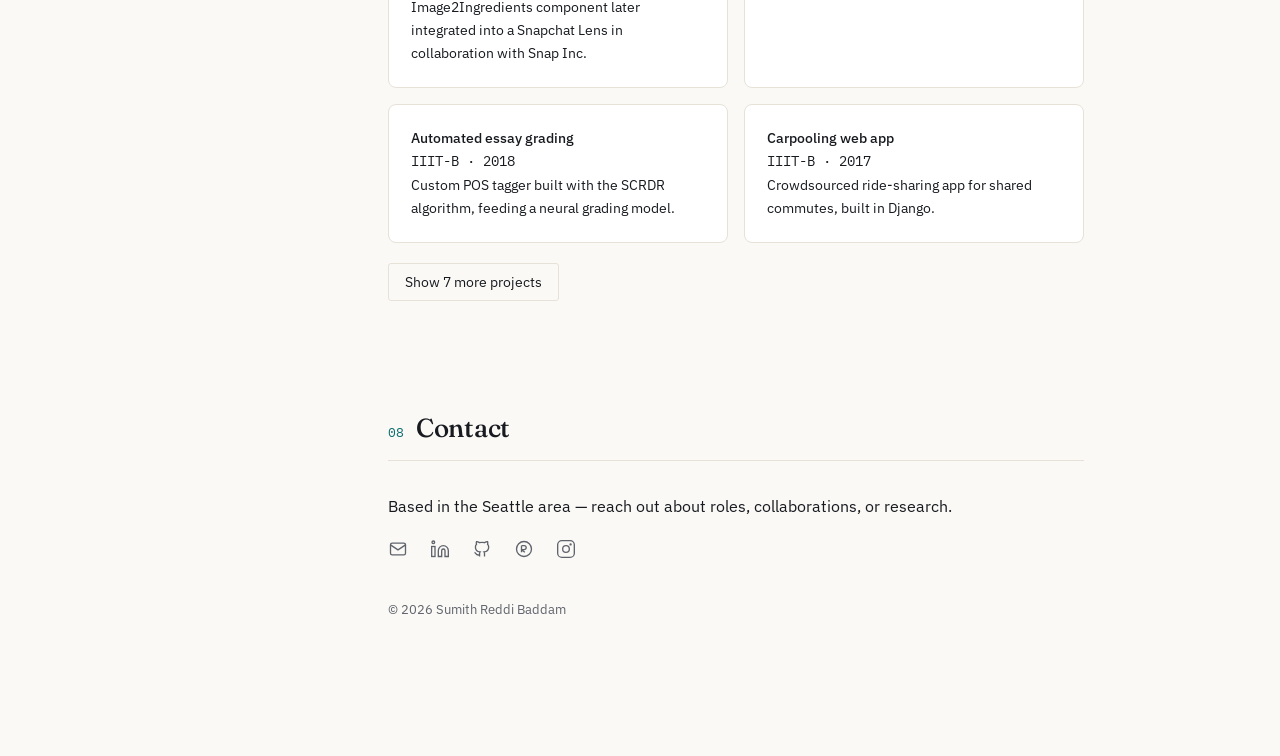
==== commit 8f7c8eb0: "Light Chiang redesign: new layout, updated content, photo and social icons" ====
--- a/index.html
+++ b/index.html
@@ -4,13 +4,13 @@
 <meta charset="UTF-8">
 <meta name="viewport" content="width=device-width, initial-scale=1.0">
 <title>Sumith Reddi Baddam — Senior Applied Scientist</title>
-<meta name="description" content="Senior Applied Scientist at Amazon Ads — leading cross-platform advertising integrations, machine learning, and multi-modal AI for ad relevance and ranking.">
+<meta name="description" content="Senior Applied Scientist at Amazon Ads — leading cross-platform advertising integrations, machine learning, and multi-modal AI for ad relevance and ranking. Two patents pending on co-bidding and cross-channel advertising.">
 <meta property="og:title" content="Sumith Reddi Baddam — Senior Applied Scientist">
-<meta property="og:description" content="Senior Applied Scientist at Amazon Ads — leading cross-platform advertising integrations, machine learning, and multi-modal AI for ad relevance and ranking.">
+<meta property="og:description" content="Senior Applied Scientist at Amazon Ads — leading cross-platform advertising integrations, machine learning, and multi-modal AI for ad relevance and ranking. Two patents pending on co-bidding and cross-channel advertising.">
 <meta property="og:type" content="website">
 <meta property="og:url" content="https://sumithbaddam.com/">
 <meta name="twitter:card" content="summary">
-<link rel="icon" href="data:image/svg+xml,<svg xmlns=%22http://www.w3.org/2000/svg%22 viewBox=%220 0 100 100%22><rect width=%22100%22 height=%22100%22 rx=%2220%22 fill=%22%230B6E6E%22/><text x=%2250%22 y=%2268%22 font-size=%2258%22 font-family=%22Georgia,serif%22 fill=%22%23F7F5F0%22 text-anchor=%22middle%22>S</text></svg>">
+<link rel="icon" href="data:image/svg+xml,<svg xmlns=%22http://www.w3.org/2000/svg%22 viewBox=%220 0 100 100%22><rect width=%22100%22 height=%22100%22 rx=%2220%22 fill=%22%230B6E6E%22/><text x=%2250%22 y=%2268%22 font-size=%2258%22 font-family=%22Georgia,serif%22 fill=%22%23FAF9F6%22 text-anchor=%22middle%22>S</text></svg>">
 <link rel="preconnect" href="https://fonts.googleapis.com">
 <link rel="preconnect" href="https://fonts.gstatic.com" crossorigin>
 <link href="https://fonts.googleapis.com/css2?family=Fraunces:opsz,wght@9..144,400;9..144,500;9..144,600&family=IBM+Plex+Sans:wght@400;500;600&family=IBM+Plex+Mono:wght@400;500&display=swap" rel="stylesheet">
@@ -23,62 +23,85 @@
 <div class="layout">
   <aside>
     <div>
-      <div class="avatar">SB</div>
-      <p class="sidebar-name">Sumith Reddi<br>Baddam</p>
+      <div class="avatar"><img src="[data-uri]" alt="Sumith Reddi Baddam"></div>
+      <h1 class="sidebar-name">Sumith Reddi<br>Baddam</h1>
       <p class="sidebar-role">Senior Applied Scientist<br><strong>Amazon Ads</strong></p>
+      <p class="sidebar-pitch">I lead the science for cross-platform advertising at Amazon Ads.</p>
+      <p class="sidebar-loc">Seattle, WA</p>
       <a class="resume-btn" href="files/cv.pdf">Download résumé</a>
     </div>
     <nav aria-label="Section navigation">
       <ul>
-        <li><a href="#about">About</a></li>
-        <li><a href="#experience">Experience</a></li>
-        <li><a href="#skills">Skills</a></li>
-        <li><a href="#publications">Publications</a></li>
-        <li><a href="#projects">Projects</a></li>
-        <li><a href="#contact">Contact</a></li>
+        <li><a href="#about"><span class="nav-num">01</span>About</a></li>
+        <li><a href="#experience"><span class="nav-num">02</span>Experience</a></li>
+        <li><a href="#patents"><span class="nav-num">03</span>Patents</a></li>
+        <li><a href="#publications"><span class="nav-num">04</span>Publications</a></li>
+        <li><a href="#work"><span class="nav-num">05</span>Selected Work</a></li>
+        <li><a href="#skills"><span class="nav-num">06</span>Skills</a></li>
+        <li><a href="#projects"><span class="nav-num">07</span>Projects</a></li>
+        <li><a href="#contact"><span class="nav-num">08</span>Contact</a></li>
       </ul>
     </nav>
     <div class="sidebar-contact">
-      <a href="mailto:sumith.reddy2@gmail.com"><svg viewBox="0 0 24 24" fill="none" stroke="currentColor" stroke-width="1.6"><rect x="3" y="5" width="18" height="14" rx="2"/><path d="m3 7 9 6 9-6"/></svg>Email</a>
-      <a href="https://www.linkedin.com/in/sumith-reddi-baddam/" target="_blank" rel="noopener"><svg viewBox="0 0 24 24" fill="none" stroke="currentColor" stroke-width="1.6"><path d="M16 8a6 6 0 0 1 6 6v7h-4v-7a2 2 0 0 0-4 0v7h-4v-7a6 6 0 0 1 6-6Z"/><rect x="2" y="9" width="4" height="12"/><circle cx="4" cy="4" r="1.6"/></svg>LinkedIn</a>
-      <a href="https://github.com/SumithBaddam" target="_blank" rel="noopener"><svg viewBox="0 0 24 24" fill="none" stroke="currentColor" stroke-width="1.6"><path d="M9 19c-4.3 1.4-4.3-2.5-6-3m12 5v-3.5c0-1 .1-1.4-.5-2 2.8-.3 5.5-1.4 5.5-6a4.6 4.6 0 0 0-1.3-3.2 4.2 4.2 0 0 0-.1-3.2s-1.1-.3-3.5 1.3a12.3 12.3 0 0 0-6.2 0C6.6 2.8 5.5 3.1 5.5 3.1a4.2 4.2 0 0 0-.1 3.2A4.6 4.6 0 0 0 4.1 9.5c0 4.6 2.7 5.7 5.5 6-.6.6-.6 1.2-.5 2V21"/></svg>GitHub</a>
-      <a href="https://www.researchgate.net/profile/Sumith-Reddi-Baddam-2" target="_blank" rel="noopener"><svg viewBox="0 0 24 24" fill="none" stroke="currentColor" stroke-width="1.6"><circle cx="12" cy="12" r="9"/><path d="M9 8v8m0-8h3.2a2.4 2.4 0 0 1 0 4.8H9m0 0 4 3.2"/></svg>ResearchGate</a>
+      <a href="mailto:sumith.reddy2@gmail.com" aria-label="Email"><svg viewBox="0 0 24 24" fill="none" stroke="currentColor" stroke-width="1.6"><rect x="3" y="5" width="18" height="14" rx="2"/><path d="m3 7 9 6 9-6"/></svg></a>
+      <a href="https://www.linkedin.com/in/sumith-reddi-baddam/" target="_blank" rel="noopener" aria-label="LinkedIn"><svg viewBox="0 0 24 24" fill="none" stroke="currentColor" stroke-width="1.6"><path d="M16 8a6 6 0 0 1 6 6v7h-4v-7a2 2 0 0 0-4 0v7h-4v-7a6 6 0 0 1 6-6Z"/><rect x="2" y="9" width="4" height="12"/><circle cx="4" cy="4" r="1.6"/></svg></a>
+      <a href="https://github.com/SumithBaddam" target="_blank" rel="noopener" aria-label="GitHub"><svg viewBox="0 0 24 24" fill="none" stroke="currentColor" stroke-width="1.6"><path d="M9 19c-4.3 1.4-4.3-2.5-6-3m12 5v-3.5c0-1 .1-1.4-.5-2 2.8-.3 5.5-1.4 5.5-6a4.6 4.6 0 0 0-1.3-3.2 4.2 4.2 0 0 0-.1-3.2s-1.1-.3-3.5 1.3a12.3 12.3 0 0 0-6.2 0C6.6 2.8 5.5 3.1 5.5 3.1a4.2 4.2 0 0 0-.1 3.2A4.6 4.6 0 0 0 4.1 9.5c0 4.6 2.7 5.7 5.5 6-.6.6-.6 1.2-.5 2V21"/></svg></a>
+      <a href="https://www.researchgate.net/profile/Sumith-Reddi-Baddam-3" target="_blank" rel="noopener" aria-label="ResearchGate"><svg viewBox="0 0 24 24" fill="none" stroke="currentColor" stroke-width="1.6"><circle cx="12" cy="12" r="9"/><path d="M9 8v8m0-8h3.2a2.4 2.4 0 0 1 0 4.8H9m0 0 4 3.2"/></svg></a>
+      <a href="https://www.instagram.com/sumith_baddam/" target="_blank" rel="noopener" aria-label="Instagram"><svg viewBox="0 0 24 24" fill="none" stroke="currentColor" stroke-width="1.6"><rect x="2" y="2" width="20" height="20" rx="5"/><circle cx="12" cy="12" r="4"/><circle cx="17.5" cy="6.5" r="0.6" fill="currentColor"/></svg></a>
     </div>
   </aside>
 
   <main>
     <section id="about">
-      <h1 class="hero">Sumith Reddi Baddam</h1>
-      <p class="hero-sub">Senior Applied Scientist at <span class="accent">Amazon Ads</span>, based in Seattle, WA — leading cross-platform advertising integrations across Amazon Sponsored Products and external ad ecosystems.</p>
-
-      <p class="lede">I lead cross-platform advertising at Amazon Sponsored Products, where my work established Amazon's integration with a major external social advertising platform — building frameworks for real-time bidding, cost-per-click estimation, and incrementality measurement across external advertising ecosystems. I've published research at the Amazon Machine Learning Conference (AMLC) on cross-platform advertising optimization, and have patents pending on dynamic cost-sharing between advertisers and e-commerce platforms in cross-channel advertising.</p>
-      <p>Before this role, I worked on speech recognition for Alexa's agentic voice-shopping experience, architecting an error-aware reformulation system that improved error correction by 41%. Earlier, I was a Data Scientist at Cisco Systems, building ensemble deep learning models for software defect prediction. I hold master's degrees in Data Science from Indiana University Bloomington and Information Technology from IIIT Bangalore, and serve as a peer reviewer for AMLC 2025 and the Consumer Science Summit 2026.</p>
+      <div class="section-head"><span class="sec-num">01</span><h2>About</h2></div>
+
+      <p class="lede">I'm a Senior Applied Scientist at Amazon Sponsored Products. I lead the science for cross-platform advertising, extending Amazon advertisers' campaigns to external platforms such as search engines and social media. My work established Amazon's integration &mdash; building frameworks for real-time bidding, cost-per-click estimation, and incrementality measurement across external advertising ecosystems. My work spans causal inference and experimentation, bidding and pricing under delayed feedback, and production ML systems. Before this role, I worked on speech recognition for Alexa's agentic voice-shopping experience, architecting an error-aware reformulation system that improved error correction by 41%. Earlier, I was a Data Scientist at Cisco Systems, building ensemble deep learning models for software defect prediction. I hold two master's degrees &mdash; an M.S. in Data Science from Indiana University Bloomington and an M.Tech in Information Technology from IIIT Bangalore. I started at Amazon as a software engineer. I like ambiguous problems where science, engineering, and business incentives all have to line up.</p>
+      <p>I filed two patents with the USPTO and published three internal papers &mdash; one at the Amazon Machine Learning Conference 2026, one at the Consumer Science Summit 2026, and one at the Amazon Machine Learning Conference 2025 &mdash; and one external journal paper (Advances in Economics and Business, 2018).</p>
 
       <div class="tags">
-        <span class="tag">cross-platform advertising</span>
+        <span class="tag">machine learning</span>
+        <span class="tag">causal inference</span>
+        <span class="tag">experimentation</span>
+        <span class="tag">deep learning</span>
+        <span class="tag">large language models</span>
         <span class="tag">multi-modal ai</span>
-        <span class="tag">large language models</span>
         <span class="tag">nlp</span>
-        <span class="tag">causal inference</span>
-        <span class="tag">bayesian methods</span>
+        <span class="tag">computer vision</span>
+        <span class="tag">reinforcement learning</span>
+        <span class="tag">statistical modeling</span>
+        <span class="tag">optimization</span>
+        <span class="tag">production ml</span>
       </div>
     </section>
 
     <section id="experience">
-      <h2 class="section-title">Experience</h2>
+      <div class="section-head"><span class="sec-num">02</span><h2>Experience</h2></div>
 
       <div class="role">
         <div class="role-years">2023 — <span class="current">now</span></div>
         <div>
           <p class="role-title">Senior Applied Scientist</p>
           <p class="role-org"><a href="https://advertising.amazon.com/" target="_blank" rel="noopener">Amazon Ads</a> · Seattle, WA</p>
-          <p>Lead cross-platform advertising for Amazon Sponsored Products:</p>
+          <p>Lead the science for cross-platform advertising for Amazon Sponsored Products:</p>
           <ul>
-            <li>Pioneered Amazon Sponsored Products' integration with a major external advertising platform, building frameworks for real-time bidding, cost-per-click estimation, and incrementality measurement across external ad ecosystems</li>
-            <li>Invented a real-time cost-per-click estimation algorithm reconciling Amazon's real-time pricing model with external platforms' delayed reporting, combining dynamic bidding with Bayesian conversion-rate estimation; published at AMLC 2025</li>
-            <li>Transformed ad sourcing on Pinterest from keyword-based to visual sourcing, using multi-modal AI across millions of daily pins</li>
-            <li>Architected production embedding and similarity-computation systems on AWS SageMaker, lifting conversion rate and advertiser return on ad spend</li>
+            <li>Led the science for cross-platform co-bidding, extending Amazon advertisers' campaigns to external search and social platforms through joint bidding with Amazon's marketing team. It launched to production and grew into one of the organization's largest off-site advertising programs.</li>
+            <li>Designed an incrementality-based cost-sharing mechanism that charges advertisers only for clicks they caused, measured with product-level randomized holdouts.</li>
+            <li>Built a feedback-controlled, Bayesian CPC estimator that holds advertiser RoAS on target despite publisher reporting delays.</li>
+            <li>Ran a series of post-launch experiments covering campaign restructuring, catalog curation, delivery-score tuning, and landing-page fixes. Together they roughly doubled advertiser spend and clicks on a major social platform.</li>
+            <li>Shipped a visual ad-sourcing pipeline that uses multimodal embeddings and ANN search over 20M products, cutting runtime 43% and cost about 60%.</li>
+            <li>Co-invented two patent-pending systems for cross-platform ad pricing and attribution. Published three papers as first or co-author.</li>
           </ul>
+          <div class="tags role-tags">
+            <span class="tag">causal inference</span>
+            <span class="tag">experiment design</span>
+            <span class="tag">bayesian methods</span>
+            <span class="tag">bidding &amp; pricing</span>
+            <span class="tag">python</span>
+            <span class="tag">spark</span>
+            <span class="tag">machine learning</span>
+            <span class="tag">deep learning</span>
+            <span class="tag">reinforcement learning</span>
+          </div>
         </div>
       </div>
 
@@ -88,10 +111,20 @@
           <p class="role-title">Data Scientist</p>
           <p class="role-org"><a href="https://www.alexa.com/" target="_blank" rel="noopener">Amazon Alexa</a> · Seattle, WA</p>
           <ul>
-            <li>Architected an error-aware speech recognition system using Text-to-Text Transfer Transformer architectures, improving error correction rate by 41% and reducing word error rate by 17%, deployed to 100K+ daily customer interactions</li>
+            <li>Built and deployed a T5-based ASR error-correction model for Alexa Shopping. It reached a 41% error correction rate, cut WER 16%, and improved about 100K customer interactions per day.</li>
+            <li>Architected an error-aware speech recognition system using Text-to-Text Transfer Transformer architectures, deployed to production for daily Alexa customer interactions</li>
             <li>Developed speaker-embedding models using RNNs to generate user speaker profiles for personalized speech recognition and synthetic voice generation</li>
             <li>Led benchmarking of Alexa's speech recognition against industry models including OpenAI Whisper and Suno AI Bark, identifying performance gaps in agentic voice-shopping experiences</li>
           </ul>
+          <div class="tags role-tags">
+            <span class="tag">transformers (t5)</span>
+            <span class="tag">speech recognition</span>
+            <span class="tag">synthetic data</span>
+            <span class="tag">model evaluation</span>
+            <span class="tag">self attention</span>
+            <span class="tag">deep learning</span>
+            <span class="tag">large language models</span>
+          </div>
         </div>
       </div>
 
@@ -101,6 +134,10 @@
           <p class="role-title">Software Development Engineer</p>
           <p class="role-org"><a href="https://aws.amazon.com/" target="_blank" rel="noopener">AWS CloudFormation</a> · Seattle, WA</p>
           <p>Developed a predictive ensemble machine learning model to estimate cloud infrastructure setup and resource-allocation time for AWS's foundational Infrastructure-as-Code service.</p>
+          <div class="tags role-tags">
+            <span class="tag">ensemble ml</span>
+            <span class="tag">predictive modeling</span>
+          </div>
         </div>
       </div>
 
@@ -111,11 +148,17 @@
           <p class="role-org"><a href="https://www.cisco.com" target="_blank" rel="noopener">Cisco Systems</a> · Bengaluru, India</p>
           <p>Built ML models to improve Cisco product quality and internal workflows:</p>
           <ul>
-            <li>Developed ensemble RNN and CNN models achieving 80% accuracy predicting software defects for Cisco routers and switches</li>
+            <li>Developed ensemble RNN and CNN models predicting software defects for Cisco routers and switches</li>
             <li>Recommendation engine for identifying peer reviewers on Cisco's code review platform, using NLP</li>
             <li>Unsupervised LDA topic modeling for service-request classification</li>
             <li>Association mining to identify which files break on a given commit</li>
           </ul>
+          <div class="tags role-tags">
+            <span class="tag">ensemble deep learning</span>
+            <span class="tag">nlp</span>
+            <span class="tag">topic modeling</span>
+            <span class="tag">association mining</span>
+          </div>
         </div>
       </div>
 
@@ -124,7 +167,13 @@
         <div>
           <p class="role-title">Data Semantics Intern</p>
           <p class="role-org"><a href="https://dataweave.com" target="_blank" rel="noopener">DataWeave Software</a> · Bengaluru, India</p>
-          <p>Built a product-clustering algorithm across e-commerce sites for pricing insights, scaled to 10M concurrent users via distributed job scheduling. Built an SVM/random-forest/neural-net classifier that improved categorization accuracy from 81% to 90%.</p>
+          <p>Built a product-clustering algorithm across e-commerce sites for pricing insights, scaled via distributed job scheduling. Built an SVM/random-forest/neural-net classifier that improved categorization accuracy.</p>
+          <div class="tags role-tags">
+            <span class="tag">product clustering</span>
+            <span class="tag">svm</span>
+            <span class="tag">random forest</span>
+            <span class="tag">distributed scheduling</span>
+          </div>
         </div>
       </div>
 
@@ -134,54 +183,64 @@
           <p class="role-title">Big Data Analytics Intern</p>
           <p class="role-org">Zettamine Labs (Apple Inc. client) · Hyderabad, India</p>
           <p>Built an end-to-end product that scraped and analyzed customer reviews to surface product issues for Apple — including battery-drain complaint trends. The underlying NLP research was selected for presentation at the MongoDB Conference, New York, 2015.</p>
-        </div>
-      </div>
-    </section>
-
-    <section id="skills">
-      <h2 class="section-title">Skills</h2>
-      <div class="skills-grid">
-        <div>
-          <p class="skills-label">Machine learning</p>
-          <p>NLP, computer vision, multi-modal AI, reinforcement learning, Bayesian methods, statistical modeling, causal inference</p>
-        </div>
-        <div>
-          <p class="skills-label">Deep learning / AI frameworks</p>
-          <p>PyTorch, TensorFlow, Keras, LangChain, OpenAI, AWS SageMaker</p>
-        </div>
-        <div>
-          <p class="skills-label">Languages</p>
-          <p>Python, Java, SQL, C++, C, R, MATLAB, JavaScript, HTML, CSS</p>
-        </div>
-        <div>
-          <p class="skills-label">Developer tools</p>
-          <p>Git, Docker, Kubernetes, Shell, AWS, Google Cloud Platform, Jenkins, Streamlit</p>
-        </div>
-        <div>
-          <p class="skills-label">Education</p>
-          <p>M.S. Data Science — Indiana University Bloomington, 2019–2020<br>M.Tech & B.Tech Information Technology — IIIT Bangalore, 2012–2017</p>
-        </div>
+          <div class="tags role-tags">
+            <span class="tag">nlp</span>
+            <span class="tag">web scraping</span>
+            <span class="tag">review analysis</span>
+          </div>
+        </div>
+      </div>
+    </section>
+
+    <section id="patents">
+      <div class="section-head"><span class="sec-num">03</span><h2>Patents</h2></div>
+
+      <div class="patent">
+        <p class="patent-title">Cross-Platform Co-Bidding with Incrementality-Based Cost Sharing</p>
+        <p class="patent-meta">Amazon Patent Group — patent pending · 2026</p>
+        <p>I led the science behind a co-bidding system in which advertisers and Amazon jointly fund off-site ads on search and social channels, with each click's cost split in real time based on measured incrementality. Before this, Amazon carried the full cost of off-site ads, and nothing could guarantee advertiser RoAS or measure incrementality on channels that bid opaquely and report costs hours late.</p>
+        <ul>
+          <li><strong>Cost-sharing pricing model.</strong> Designed the cost-allocation mechanism that sets the advertiser's share of each click so their off-site RoAS meets its target; Amazon covers the remaining cost, so advertisers pay only for value they actually get.</li>
+          <li><strong>Real-time control under delayed feedback.</strong> Developed a PID-style feedback controller with an adaptive learning rate that keeps per-click cost estimates and RoAS stable even though channel cost data is noisy and arrives hours late, preventing overspend and underspend.</li>
+          <li><strong>Incrementality measurement design.</strong> Designed product-level randomized experiments with stratified sampling and a rotating holdout refreshed frequently, replacing costlier, less precise geo-based tests. The measured incrementality rate decides which clicks the advertiser is charged for.</li>
+          <li><strong>Joint optimization.</strong> Built elasticity response-curve models and gradient-based optimization to find spend levels that satisfy both advertiser RoAS constraints and Amazon's net-revenue goals, setting daily spend across tiered external campaigns.</li>
+          <li><strong>Bid linkage across platforms.</strong> Defined how products are assigned to off-site campaign tiers based on their on-site Sponsored Products bid percentiles and off-site performance, so external bidding responds to advertiser bids on Amazon.</li>
+        </ul>
+      </div>
+
+      <div class="patent">
+        <p class="patent-title">Sponsored Products on Third-Party Platforms Without Real-Time Bidding</p>
+        <p class="patent-meta">Amazon Patent Group — patent pending · 2026</p>
+        <p>I led the science for running Sponsored Products on third-party publishers that don't support real-time bidding, such as social platforms. These publishers accept only campaign-level setups, report impressions and costs in aggregate with delays, and limit how many campaigns can be created. The system keeps per-advertiser attribution, budget control, and reporting while protecting advertiser data.</p>
+        <ul>
+          <li><strong>Bidding-group design.</strong> Defined how millions of advertiser campaigns are grouped by product similarity and bid range into a small number of aggregated publisher campaigns, staying within publisher limits and hiding individual advertiser information.</li>
+          <li><strong>Bid optimization.</strong> Developed the model that sets each group's bid from conversion-rate signals and target RoAS, running in a privacy-safe clean room with a third-party conversion-rate model and lookalike audiences.</li>
+          <li><strong>Cost estimation at click time.</strong> Built CPC estimation from historical publisher cost data, letting the system deduct budget immediately and pause campaigns automatically before actual costs arrive.</li>
+          <li><strong>Attribution and measurement.</strong> Shaped the method for attributing clicks to the right advertiser through URL reference tags, and defined how delayed, product-level impressions are mapped back to individual ads to produce unified reporting.</li>
+          <li><strong>Traffic quality.</strong> Defined the signals used to filter invalid clicks out of attribution and billing.</li>
+        </ul>
       </div>
     </section>
 
     <section id="publications">
-      <h2 class="section-title">Publications & patent</h2>
-
-      <div class="pub">
-        <p class="pub-title">Measurement and optimization of cross-platform advertising across Amazon Sponsored Products and Meta Ads</p>
-        <p class="pub-meta">Amazon Machine Learning Conference (AMLC), 2025</p>
+      <div class="section-head"><span class="sec-num">04</span><h2>Publications</h2></div>
+
+      <div class="pub">
+        <p class="pub-title">Co-bidding: joint advertiser-marketplace bidding for cross-platform advertising on Meta and Google</p>
+        <p class="pub-meta">Amazon Machine Learning Conference (AMLC), 2026 · First author</p>
+        <p>Joint bidding and dynamic cost-sharing between advertisers and a marketplace across external advertising platforms.</p>
+      </div>
+
+      <div class="pub">
+        <p class="pub-title">Co-bidding framework for cross-team advertising optimization: a case study on Pinterest</p>
+        <p class="pub-meta">Consumer Science Summit, 2026</p>
+        <p>A case study on coordinating advertiser and marketplace objectives in cross-team advertising.</p>
+      </div>
+
+      <div class="pub">
+        <p class="pub-title">Measurement and optimization of cross-platform advertising across Amazon Sponsored Products and Search Shopping Ads</p>
+        <p class="pub-meta">Amazon Machine Learning Conference (AMLC), 2025 · First author</p>
         <p>Frameworks for real-time bidding, cost-per-click estimation, and incrementality measurement in cross-platform advertising.</p>
-      </div>
-
-      <div class="pub">
-        <p class="pub-title">System and methods for co-bidding and dynamic cost-sharing between advertisers and e-commerce platforms in cross-channel advertising</p>
-        <p class="pub-meta">USPTO application, Amazon Patent Group — patent pending</p>
-        <p>A production system for dynamic cost-sharing in cross-channel advertising.</p>
-      </div>
-
-      <div class="pub">
-        <p class="pub-title">Second patent — details to follow</p>
-        <p class="pub-meta">Amazon Patent Group — patent pending</p>
       </div>
 
       <div class="pub">
@@ -193,24 +252,196 @@
       <div class="pub">
         <p class="pub-title"><a href="http://www.mgmt.iisc.ac.in/~icbai2018/" target="_blank" rel="noopener">Intelligent defect creation using Siamese CNN-LSTM techniques</a></p>
         <p class="pub-meta">ICBAI, 2018</p>
-        <p>Duplicate bug detector for Cisco's defect tracking system, retrieving similar bugs at ~90% accuracy.</p>
-      </div>
-
-      <div class="pub">
-        <p class="pub-title"><a href="https://doi.org/10.13189/aeb.2018.060607" target="_blank" rel="noopener">Customer success using deep learning</a></p>
-        <p class="pub-meta">Advances in Economics and Business, 2018 · DOI: 10.13189/aeb.2018.060607</p>
+        <p>Duplicate bug detector for Cisco's defect tracking system, retrieving similar bugs from the past.</p>
+      </div>
+
+      <div class="pub">
+        <p class="pub-title"><a href="https://www.hrpub.org/journals/article_info.php?aid=7421" target="_blank" rel="noopener">Customer success using deep learning</a></p>
+        <p class="pub-meta">Advances in Economics and Business, 2018 · DOI: 10.13189/aeb.2018.060507</p>
         <p>Deep learning models that identify customer-success patterns from behavioral data to inform business decisions.</p>
       </div>
 
       <div class="pub">
         <p class="pub-title"><a href="http://dcal.iimb.ernet.in/baiconf2017/" target="_blank" rel="noopener">Predicting customer-facing issues using unsupervised learning</a></p>
         <p class="pub-meta">ICBAI, 2017</p>
-        <p>Predicts post-release product issues on Cisco's next-gen devices at 95% accuracy, ahead of customer reports.</p>
+        <p>Predicts post-release product issues on Cisco's next-gen devices, ahead of customer reports.</p>
+      </div>
+    </section>
+
+    <section id="work">
+      <div class="section-head"><span class="sec-num">05</span><h2>Selected Work</h2></div>
+
+      <div class="work-card">
+        <p class="work-eyebrow">Amazon Ads</p>
+        <p class="work-title">Cross-platform co-bidding for Amazon advertisers</p>
+        <div class="work-diagram" role="img" aria-label="Diagram: advertisers and Amazon jointly fund co-bidding, which places ads on search and social platforms">
+          <svg viewBox="0 0 640 118" xmlns="http://www.w3.org/2000/svg" font-family="IBM Plex Sans, sans-serif">
+            <defs>
+              <marker id="arr" viewBox="0 0 10 10" refX="9" refY="5" markerWidth="7" markerHeight="7" orient="auto-start-reverse">
+                <path d="M0 0L10 5L0 10z" fill="#8A8F98"/>
+              </marker>
+            </defs>
+            <rect x="8" y="12" width="150" height="38" rx="6" fill="#FFFFFF" stroke="#DDD8CC"/>
+            <text x="83" y="36" text-anchor="middle" font-size="13" fill="#171A1F">Advertiser</text>
+            <rect x="8" y="68" width="150" height="38" rx="6" fill="#FFFFFF" stroke="#DDD8CC"/>
+            <text x="83" y="92" text-anchor="middle" font-size="13" fill="#171A1F">Amazon</text>
+            <line x1="158" y1="31" x2="238" y2="50" stroke="#8A8F98" stroke-width="1.5" marker-end="url(#arr)"/>
+            <line x1="158" y1="87" x2="238" y2="68" stroke="#8A8F98" stroke-width="1.5" marker-end="url(#arr)"/>
+            <rect x="240" y="40" width="150" height="38" rx="6" fill="#E2EFED" stroke="#0B6E6E"/>
+            <text x="315" y="64" text-anchor="middle" font-size="13" fill="#0B6E6E">Co-bidding</text>
+            <line x1="390" y1="59" x2="470" y2="59" stroke="#8A8F98" stroke-width="1.5" marker-end="url(#arr)"/>
+            <rect x="472" y="40" width="160" height="38" rx="6" fill="#FFFFFF" stroke="#DDD8CC"/>
+            <text x="552" y="64" text-anchor="middle" font-size="13" fill="#171A1F">Search &amp; social</text>
+            <text x="315" y="106" text-anchor="middle" font-size="11.5" fill="#5F636B">cost shared by measured incrementality</text>
+          </svg>
+        </div>
+        <p><strong>Problem.</strong> A growing share of product discovery happens on search engines and social platforms, and Amazon advertisers had no good way to reach shoppers there. When Amazon's marketing team advertises off-site, Amazon pays the whole cost while sellers get the sales. When sellers advertise alone, the reverse happens.</p>
+        <p><strong>What I built.</strong> I led the science for a co-bidding system in which advertisers and Amazon bid jointly on external platforms and share both costs and benefits:</p>
+        <ul>
+          <li><strong>Incrementality-based cost sharing.</strong> Advertisers pay only for clicks their participation actually caused, measured with product-level randomized holdouts. This removes the incentive to shade bids or pause campaigns.</li>
+          <li><strong>Real-time cost-per-click (CPC) estimation.</strong> A feedback-controlled, Bayesian-smoothed estimator gives per-click cost visibility despite publisher reporting delays, while keeping advertisers' return on ad spend (RoAS) on target.</li>
+          <li><strong>Two-tier campaign optimization.</strong> It coordinates the advertiser's and Amazon's targets using elasticity data, with no extra experiments needed.</li>
+          <li><strong>Large-scale validation.</strong> I ran geo experiments and product-level randomized experiments, then iterated on bidding, catalog curation, and delivery after launch.</li>
+        </ul>
+        <p><strong>Results.</strong></p>
+        <ul>
+          <li>On a major search platform, clicks rose 40% and net profit rose 36%. Advertisers saw a 3.3% sales lift.</li>
+          <li>On a major social platform, net profit rose 35–67%, and the system launched to production.</li>
+          <li>After launch, a series of experiments roughly doubled advertiser spend and clicks. These included campaign restructuring, catalog curation, delivery-score tuning, and a landing-page fix that cut mismatched landings by about 85%.</li>
+        </ul>
+        <div class="tags work-tags">
+          <span class="tag">causal inference</span>
+          <span class="tag">experiment design</span>
+          <span class="tag">control systems</span>
+          <span class="tag">auction design</span>
+          <span class="tag">python</span>
+          <span class="tag">spark</span>
+        </div>
+      </div>
+
+      <div class="work-card">
+        <p class="work-eyebrow">Amazon Ads</p>
+        <p class="work-title">Visual ad sourcing for an image-first platform</p>
+        <div class="work-diagram" role="img" aria-label="Diagram: 10 million images a day become multimodal embeddings, matched by approximate nearest neighbor search against 20 million products">
+          <svg viewBox="0 0 640 96" xmlns="http://www.w3.org/2000/svg" font-family="IBM Plex Sans, sans-serif">
+            <defs>
+              <marker id="arr2" viewBox="0 0 10 10" refX="9" refY="5" markerWidth="7" markerHeight="7" orient="auto-start-reverse">
+                <path d="M0 0L10 5L0 10z" fill="#8A8F98"/>
+              </marker>
+            </defs>
+            <rect x="4" y="28" width="138" height="40" rx="6" fill="#FFFFFF" stroke="#DDD8CC"/>
+            <text x="73" y="52" text-anchor="middle" font-size="13" fill="#171A1F">10M images / day</text>
+            <line x1="142" y1="48" x2="172" y2="48" stroke="#8A8F98" stroke-width="1.5" marker-end="url(#arr2)"/>
+            <rect x="174" y="28" width="148" height="40" rx="6" fill="#E2EFED" stroke="#0B6E6E"/>
+            <text x="248" y="52" text-anchor="middle" font-size="13" fill="#0B6E6E">Multimodal embeddings</text>
+            <line x1="322" y1="48" x2="352" y2="48" stroke="#8A8F98" stroke-width="1.5" marker-end="url(#arr2)"/>
+            <rect x="354" y="28" width="118" height="40" rx="6" fill="#FFFFFF" stroke="#DDD8CC"/>
+            <text x="413" y="52" text-anchor="middle" font-size="13" fill="#171A1F">ANN search</text>
+            <line x1="472" y1="48" x2="502" y2="48" stroke="#8A8F98" stroke-width="1.5" marker-end="url(#arr2)"/>
+            <rect x="504" y="28" width="132" height="40" rx="6" fill="#FFFFFF" stroke="#DDD8CC"/>
+            <text x="570" y="52" text-anchor="middle" font-size="13" fill="#171A1F">20M products</text>
+          </svg>
+        </div>
+        <p><strong>Problem.</strong> On a visual discovery platform, users browse by image, but ad sourcing relied only on keywords.</p>
+        <p><strong>What I built.</strong> I took over the project mid-flight and shipped a production pipeline. It processes about 10M images a day, builds multimodal (image and text) embeddings, matches them against about 20M product embeddings using approximate nearest neighbor (ANN) search, and publishes the results to a cache used for real-time ad serving. I also merged two separate workflows into one automated system.</p>
+        <p><strong>Results.</strong></p>
+        <ul>
+          <li>Daily runtime fell 43% (21 hours to 12 hours) and compute cost fell about 60%.</li>
+          <li>Two scientists no longer had to monitor and trigger jobs by hand.</li>
+          <li>Serving integration caused no regressions.</li>
+        </ul>
+        <div class="tags work-tags">
+          <span class="tag">multimodal embeddings</span>
+          <span class="tag">ann search</span>
+          <span class="tag">sagemaker</span>
+          <span class="tag">emr</span>
+          <span class="tag">step functions</span>
+        </div>
+      </div>
+
+      <div class="work-card">
+        <p class="work-eyebrow">Amazon Alexa</p>
+        <p class="work-title">Speech recognition error correction for voice shopping</p>
+        <div class="work-diagram" role="img" aria-label="Diagram: a voice query goes through speech recognition, then T5 error correction, producing a corrected query">
+          <svg viewBox="0 0 640 96" xmlns="http://www.w3.org/2000/svg" font-family="IBM Plex Sans, sans-serif">
+            <defs>
+              <marker id="arr3" viewBox="0 0 10 10" refX="9" refY="5" markerWidth="7" markerHeight="7" orient="auto-start-reverse">
+                <path d="M0 0L10 5L0 10z" fill="#8A8F98"/>
+              </marker>
+            </defs>
+            <rect x="4" y="28" width="122" height="40" rx="6" fill="#FFFFFF" stroke="#DDD8CC"/>
+            <text x="65" y="52" text-anchor="middle" font-size="13" fill="#171A1F">Voice query</text>
+            <line x1="126" y1="48" x2="156" y2="48" stroke="#8A8F98" stroke-width="1.5" marker-end="url(#arr3)"/>
+            <rect x="158" y="28" width="86" height="40" rx="6" fill="#FFFFFF" stroke="#DDD8CC"/>
+            <text x="201" y="52" text-anchor="middle" font-size="13" fill="#171A1F">ASR</text>
+            <line x1="244" y1="48" x2="274" y2="48" stroke="#8A8F98" stroke-width="1.5" marker-end="url(#arr3)"/>
+            <rect x="276" y="28" width="168" height="40" rx="6" fill="#E2EFED" stroke="#0B6E6E"/>
+            <text x="360" y="52" text-anchor="middle" font-size="13" fill="#0B6E6E">Error correction · T5</text>
+            <line x1="444" y1="48" x2="474" y2="48" stroke="#8A8F98" stroke-width="1.5" marker-end="url(#arr3)"/>
+            <rect x="476" y="28" width="160" height="40" rx="6" fill="#FFFFFF" stroke="#DDD8CC"/>
+            <text x="556" y="52" text-anchor="middle" font-size="13" fill="#171A1F">Corrected query</text>
+          </svg>
+        </div>
+        <p><strong>Problem.</strong> Voice assistants often misrecognize product and brand names, especially new products, so customers end up with the wrong item in their cart.</p>
+        <p><strong>What I built.</strong></p>
+        <ul>
+          <li><strong>Benchmarking.</strong> I compared the in-house speech recognition (ASR) model against Whisper. I generated synthetic test voices from speaker embeddings (a BiLSTM model) and a text-to-speech model, Bark.</li>
+          <li><strong>Error correction.</strong> I built an error-aware sequence-to-sequence model (T5 and a shopping-pretrained variant) that uses conversation context, browsing history, and cart items to correct and rephrase item names. It was trained on 5.2M examples, including synthetic errors from an ASR error simulator.</li>
+          <li><strong>Deployment.</strong> I worked with engineers to put the model into the production contextual speech service.</li>
+        </ul>
+        <p><strong>Results.</strong></p>
+        <ul>
+          <li>The error correction rate reached 41% (versus 34% for the baseline).</li>
+          <li>Word error rate fell 16% on rephrased queries.</li>
+          <li>The model correctly left 99.2% of already-correct utterances alone.</li>
+          <li>A/B testing showed about 100K improved customer interactions per day.</li>
+        </ul>
+        <div class="tags work-tags">
+          <span class="tag">transformers (t5)</span>
+          <span class="tag">speech recognition</span>
+          <span class="tag">synthetic data</span>
+          <span class="tag">wer</span>
+          <span class="tag">ibleu</span>
+        </div>
+      </div>
+
+      <div class="work-earlier">
+        <p class="work-title">Earlier work</p>
+        <ul>
+          <li><strong>Software defect prediction (Cisco).</strong> I built an ensemble of LSTM, CNN, and XGBoost models on 2M+ defect records. It reached 97.5% accuracy predicting customer-facing defects and estimated when they'd surface to within about 20 days. Published paper (<a href="https://hrpub.org/download/20180930/AEB7-11812034.pdf" target="_blank" rel="noopener">hrpub.org</a>).</li>
+          <li><strong>NeuralCook / Image2Ingredients (Indiana University, with Snap Inc.).</strong> We built deep learning models that recognize dishes and ingredients from food photos and recommend recipes. The work was adopted into a Snapchat lens. Paper (<a href="https://github.com/SumithBaddam/NeuralCook" target="_blank" rel="noopener">GitHub</a>).</li>
+        </ul>
+      </div>
+    </section>
+
+    <section id="skills">
+      <div class="section-head"><span class="sec-num">06</span><h2>Skills</h2></div>
+      <div class="skills-grid">
+        <div>
+          <p class="skills-label">Machine learning</p>
+          <p>NLP, computer vision, multi-modal AI, reinforcement learning, Bayesian methods, statistical modeling, causal inference</p>
+        </div>
+        <div>
+          <p class="skills-label">Deep learning / AI frameworks</p>
+          <p>PyTorch, TensorFlow, Keras, PyRobot, LangChain, OpenAI, AWS SageMaker</p>
+        </div>
+        <div>
+          <p class="skills-label">Languages</p>
+          <p>Python, Java, SQL, C++, C, R, MATLAB, JavaScript, HTML, CSS</p>
+        </div>
+        <div>
+          <p class="skills-label">Developer tools</p>
+          <p>Git, Docker, Kubernetes, Shell, AWS, Google Cloud Platform, Selenium, Jenkins, Spinnaker, Streamlit</p>
+        </div>
+        <div>
+          <p class="skills-label">Education</p>
+          <p>M.S. Data Science — Indiana University Bloomington, 2019–2020<br>M.Tech & B.Tech Information Technology — IIIT Bangalore, 2012–2017</p>
+        </div>
       </div>
     </section>
 
     <section id="projects">
-      <h2 class="section-title">Projects</h2>
+      <div class="section-head"><span class="sec-num">07</span><h2>Projects</h2></div>
       <div class="proj-grid">
         <div class="proj">
           <p class="proj-title"><a href="https://medium.com/neuralcook/neuralcook-image2ingredients-and-cooking-recommendation-using-deep-learning-94b51d4429c9" target="_blank" rel="noopener">NeuralCook</a></p>
@@ -275,13 +506,14 @@
     </section>
 
     <footer class="contact-section" id="contact">
-      <h2 class="section-title">Contact</h2>
+      <div class="section-head"><span class="sec-num">08</span><h2>Contact</h2></div>
       <p>Based in the Seattle area — reach out about roles, collaborations, or research.</p>
       <div class="contact-row">
-        <a href="mailto:sumith.reddy2@gmail.com">Email</a>
-        <a href="https://www.linkedin.com/in/sumith-reddi-baddam/" target="_blank" rel="noopener">LinkedIn</a>
-        <a href="https://github.com/SumithBaddam" target="_blank" rel="noopener">GitHub</a>
-        <a href="https://www.researchgate.net/profile/Sumith-Reddi-Baddam-2" target="_blank" rel="noopener">ResearchGate</a>
+        <a href="mailto:sumith.reddy2@gmail.com" aria-label="Email"><svg viewBox="0 0 24 24" fill="none" stroke="currentColor" stroke-width="1.6"><rect x="3" y="5" width="18" height="14" rx="2"/><path d="m3 7 9 6 9-6"/></svg></a>
+        <a href="https://www.linkedin.com/in/sumith-reddi-baddam/" target="_blank" rel="noopener" aria-label="LinkedIn"><svg viewBox="0 0 24 24" fill="none" stroke="currentColor" stroke-width="1.6"><path d="M16 8a6 6 0 0 1 6 6v7h-4v-7a2 2 0 0 0-4 0v7h-4v-7a6 6 0 0 1 6-6Z"/><rect x="2" y="9" width="4" height="12"/><circle cx="4" cy="4" r="1.6"/></svg></a>
+        <a href="https://github.com/SumithBaddam" target="_blank" rel="noopener" aria-label="GitHub"><svg viewBox="0 0 24 24" fill="none" stroke="currentColor" stroke-width="1.6"><path d="M9 19c-4.3 1.4-4.3-2.5-6-3m12 5v-3.5c0-1 .1-1.4-.5-2 2.8-.3 5.5-1.4 5.5-6a4.6 4.6 0 0 0-1.3-3.2 4.2 4.2 0 0 0-.1-3.2s-1.1-.3-3.5 1.3a12.3 12.3 0 0 0-6.2 0C6.6 2.8 5.5 3.1 5.5 3.1a4.2 4.2 0 0 0-.1 3.2A4.6 4.6 0 0 0 4.1 9.5c0 4.6 2.7 5.7 5.5 6-.6.6-.6 1.2-.5 2V21"/></svg></a>
+        <a href="https://www.researchgate.net/profile/Sumith-Reddi-Baddam-3" target="_blank" rel="noopener" aria-label="ResearchGate"><svg viewBox="0 0 24 24" fill="none" stroke="currentColor" stroke-width="1.6"><circle cx="12" cy="12" r="9"/><path d="M9 8v8m0-8h3.2a2.4 2.4 0 0 1 0 4.8H9m0 0 4 3.2"/></svg></a>
+        <a href="https://www.instagram.com/sumith_baddam/" target="_blank" rel="noopener" aria-label="Instagram"><svg viewBox="0 0 24 24" fill="none" stroke="currentColor" stroke-width="1.6"><rect x="2" y="2" width="20" height="20" rx="5"/><circle cx="12" cy="12" r="4"/><circle cx="17.5" cy="6.5" r="0.6" fill="currentColor"/></svg></a>
       </div>
       <p class="fine-print">© <span id="year"></span> Sumith Reddi Baddam</p>
     </footer>
--- a/styles.css
+++ b/styles.css
@@ -1,43 +1,45 @@
+/* Light Chiang — warm off-white, deep teal accent, numbered sections, sticky rail */
 :root{
+  --bg:#FAF9F6;
   --ink:#171A1F;
-  --paper:#F7F5F0;
-  --muted:#6E7280;
-  --line:#DDD9CF;
-  --signal:#0B6E6E;
-  --signal-dim:#DCEAE9;
-  --paper-raised:#FBFAF7;
+  --muted:#5F636B;
+  --line:#E6E2D8;
+  --accent:#0B6E6E;
+  --accent-soft:#E2EFED;
+  --card:#FFFFFF;
+  --shadow:0 1px 2px rgba(23,26,31,.04), 0 10px 28px rgba(23,26,31,.06);
 }
 *{box-sizing:border-box;}
 html{scroll-behavior:smooth;}
 body{
   margin:0;
-  background:var(--paper);
+  background:var(--bg);
   color:var(--ink);
   font-family:'IBM Plex Sans',sans-serif;
   font-size:16px;
   line-height:1.65;
   -webkit-font-smoothing:antialiased;
 }
-a{color:var(--signal);text-decoration:none;}
+a{color:var(--accent);text-decoration:none;}
 a:hover{text-decoration:underline;}
-a:focus-visible, button:focus-visible{outline:2px solid var(--signal); outline-offset:3px;}
+a:focus-visible, button:focus-visible{outline:2px solid var(--accent); outline-offset:3px;}
 
 .skip-link{
   position:absolute; left:-999px; top:0;
-  background:var(--ink); color:var(--paper); padding:10px 16px; z-index:100;
+  background:var(--ink); color:var(--bg); padding:10px 16px; z-index:100;
 }
 .skip-link:focus{left:12px; top:12px;}
 
 .layout{
   display:grid;
-  grid-template-columns:300px 1fr;
-  max-width:1180px;
+  grid-template-columns:320px 1fr;
+  max-width:1240px;
   margin:0 auto;
 }
 
-/* Sidebar */
+/* ---- Sticky rail ---- */
 aside{
-  padding:64px 40px 64px 24px;
+  padding:72px 48px 72px 32px;
   position:sticky;
   top:0;
   align-self:start;
@@ -48,125 +50,135 @@
 .avatar{
   width:88px;height:88px;
   border-radius:50%;
-  background:linear-gradient(135deg,#0B6E6E,#123B47);
-  display:flex;align-items:center;justify-content:center;
-  color:#F7F5F0;
+  overflow:hidden;
+  margin-bottom:24px;
+}
+.avatar img{width:100%; height:100%; object-fit:cover; display:block;}
+.sidebar-name{
   font-family:'Fraunces',serif;
+  font-weight:600;
   font-size:32px;
+  line-height:1.15;
+  letter-spacing:-0.01em;
+  margin:0 0 10px 0;
+}
+.sidebar-role{
+  font-size:15px;
+  color:var(--muted);
+  margin:0;
+  line-height:1.5;
+}
+.sidebar-role strong{color:var(--ink); font-weight:500;}
+.sidebar-pitch{
+  font-size:14.5px;
+  line-height:1.6;
+  color:var(--ink);
+  margin:18px 0 0 0;
+  max-width:26ch;
+}
+.sidebar-loc{
+  font-family:'IBM Plex Mono',monospace;
+  font-size:12px;
+  color:var(--muted);
+  margin:14px 0 0 0;
+  letter-spacing:.02em;
+}
+.resume-btn{
+  display:inline-block;
+  margin-top:22px;
+  padding:10px 18px;
+  background:var(--ink);
+  color:var(--bg) !important;
+  font-size:13.5px;
   font-weight:500;
-  margin-bottom:24px;
-}
-.sidebar-name{
+  border-radius:3px;
+  transition:background .15s ease;
+}
+.resume-btn:hover{background:var(--accent); text-decoration:none;}
+
+nav{margin-top:44px;}
+nav ul{list-style:none;padding:0;margin:0;}
+nav li{margin-bottom:2px;}
+nav a{
+  display:flex;
+  align-items:baseline;
+  gap:10px;
+  color:var(--muted);
+  font-size:14.5px;
+  padding:7px 0 7px 12px;
+  margin-left:-13px;
+  border-left:2px solid transparent;
+  text-decoration:none;
+  transition:color .15s ease, border-color .15s ease;
+}
+nav a .nav-num{
+  font-family:'IBM Plex Mono',monospace;
+  font-size:11.5px;
+  color:var(--accent);
+}
+nav a:hover, nav a.active{
+  color:var(--ink);
+  border-left-color:var(--accent);
+}
+nav a:hover{ text-decoration:none; }
+
+.sidebar-contact{margin-top:auto; padding-top:32px; display:flex; gap:20px; flex-wrap:wrap;}
+.sidebar-contact a{
+  color:var(--muted);
+  padding:4px 0;
+}
+.sidebar-contact a:hover{color:var(--accent); text-decoration:none;}
+.sidebar-contact svg{flex:none; width:20px;height:20px;}
+
+/* ---- Main column ---- */
+main{
+  padding:88px 56px 120px 48px;
+  max-width:800px;
+}
+section{margin-bottom:88px; scroll-margin-top:40px;}
+section:first-of-type{margin-top:0;}
+
+.section-head{
+  display:flex;
+  align-items:baseline;
+  gap:12px;
+  margin:0 0 32px 0;
+  padding-bottom:16px;
+  border-bottom:1px solid var(--line);
+}
+.section-head .sec-num{
+  font-family:'IBM Plex Mono',monospace;
+  font-size:13px;
+  color:var(--accent);
+}
+.section-head h2{
   font-family:'Fraunces',serif;
   font-weight:500;
   font-size:26px;
   line-height:1.2;
   letter-spacing:-0.01em;
-  margin:0 0 6px 0;
-}
-.sidebar-role{
-  color:var(--muted);
-  font-size:14.5px;
-  margin:0 0 2px 0;
-}
-.sidebar-role strong{color:var(--ink); font-weight:500;}
-
-nav{margin-top:40px;}
-nav ul{list-style:none;padding:0;margin:0;}
-nav li{margin-bottom:2px;}
-nav a{
-  display:block;
-  color:var(--muted);
-  font-size:14.5px;
-  padding:7px 0;
-  border-left:2px solid transparent;
-  padding-left:12px;
-  margin-left:-13px;
-  text-decoration:none;
-  transition:color .15s ease, border-color .15s ease;
-}
-nav a:hover, nav a.active{
-  color:var(--ink);
-  border-left-color:var(--signal);
-}
-
-.sidebar-contact{margin-top:auto; padding-top:32px;}
-.sidebar-contact a{
-  display:flex;
-  align-items:center;
-  gap:9px;
-  color:var(--muted);
-  font-size:13.5px;
-  padding:5px 0;
-}
-.sidebar-contact a:hover{color:var(--signal); text-decoration:none;}
-.sidebar-contact svg{flex:none; width:15px;height:15px;}
-
-.resume-btn{
-  display:inline-block;
-  margin-top:18px;
-  padding:9px 16px;
-  background:var(--ink);
-  color:var(--paper) !important;
-  font-size:13.5px;
-  font-weight:500;
-  border-radius:2px;
-}
-.resume-btn:hover{background:var(--signal); text-decoration:none;}
-
-/* Main column */
-main{
-  padding:88px 40px 120px 40px;
-  max-width:760px;
-}
-section{margin-bottom:76px; scroll-margin-top:40px;}
-section:first-of-type{margin-top:0;}
-
-h1.hero{
-  font-family:'Fraunces',serif;
-  font-weight:500;
-  font-size:44px;
-  line-height:1.15;
-  letter-spacing:-0.01em;
-  margin:0 0 20px 0;
-  max-width:14ch;
-}
-.hero-sub{
-  font-size:18px;
-  color:var(--muted);
-  max-width:56ch;
-  margin:0 0 36px 0;
-}
-.hero-sub .accent{color:var(--signal); font-weight:500;}
-
-h2.section-title{
-  font-family:'Fraunces',serif;
-  font-weight:500;
-  font-size:22px;
-  margin:0 0 28px 0;
-  padding-bottom:14px;
-  border-bottom:1px solid var(--line);
+  margin:0;
 }
 
 p{margin:0 0 16px 0; max-width:68ch;}
-.lede{font-size:16.5px;}
+.lede{font-size:17px; line-height:1.7;}
 
 .tags{display:flex; flex-wrap:wrap; gap:8px; margin-top:20px;}
 .tag{
   font-family:'IBM Plex Mono',monospace;
   font-size:12px;
-  color:var(--signal);
-  background:var(--signal-dim);
+  color:var(--accent);
+  background:var(--accent-soft);
   padding:4px 10px;
   border-radius:2px;
 }
 
-/* Timeline */
+/* ---- Experience ---- */
 .role{
   display:grid;
   grid-template-columns:96px 1fr;
   gap:24px;
-  padding:24px 0;
+  padding:28px 0;
   border-bottom:1px solid var(--line);
 }
 .role:first-child{padding-top:0;}
@@ -177,7 +189,7 @@
   color:var(--muted);
   padding-top:3px;
 }
-.role-years .current{color:var(--signal);}
+.role-years .current{color:var(--accent);}
 .role-title{
   font-size:17px;
   font-weight:500;
@@ -189,12 +201,86 @@
   margin:0 0 10px 0;
 }
 .role-org a{color:var(--muted);}
-.role-org a:hover{color:var(--signal);}
+.role-org a:hover{color:var(--accent);}
 .role p{font-size:15px; margin-bottom:0;}
 .role ul{margin:10px 0 0 0; padding-left:18px; font-size:15px;}
 .role li{margin-bottom:6px;}
-
-/* Skills */
+.role-tags{margin-top:16px;}
+
+/* ---- Patents ---- */
+.patent{
+  padding:28px 0;
+  border-bottom:1px solid var(--line);
+}
+.patent:first-of-type{padding-top:0;}
+.patent:last-child{border-bottom:none;}
+.patent-title{font-size:17px; font-weight:500; margin:0 0 4px 0;}
+.patent-meta{
+  font-family:'IBM Plex Mono',monospace;
+  font-size:12.5px;
+  color:var(--muted);
+  margin:0 0 14px 0;
+}
+.patent p{font-size:15px;}
+.patent ul{margin:14px 0 0 0; padding-left:18px; font-size:15px;}
+.patent li{margin-bottom:8px;}
+.patent li strong{font-weight:600;}
+
+/* ---- Publications ---- */
+.pub{
+  padding:22px 0;
+  border-bottom:1px solid var(--line);
+}
+.pub:first-child{padding-top:0;}
+.pub:last-child{border-bottom:none;}
+.pub-title{font-size:16.5px; font-weight:500; margin:0 0 4px 0;}
+.pub-title a{color:var(--ink);}
+.pub-title a:hover{color:var(--accent);}
+.pub-meta{
+  font-family:'IBM Plex Mono',monospace;
+  font-size:12.5px;
+  color:var(--muted);
+  margin:0 0 8px 0;
+}
+.pub p{font-size:14.5px; color:var(--ink); margin-bottom:0;}
+
+/* ---- Selected Work: featured cards ---- */
+.work-card{
+  background:var(--card);
+  border:1px solid var(--line);
+  border-radius:8px;
+  box-shadow:var(--shadow);
+  padding:30px 30px 26px 30px;
+  margin-bottom:28px;
+}
+.work-eyebrow{
+  font-family:'IBM Plex Mono',monospace;
+  font-size:12px;
+  color:var(--accent);
+  letter-spacing:.04em;
+  margin:0 0 10px 0;
+}
+.work-title{
+  font-family:'Fraunces',serif;
+  font-weight:500;
+  font-size:22px;
+  line-height:1.25;
+  margin:0 0 14px 0;
+}
+.work-diagram{margin:6px 0 20px 0;}
+.work-diagram svg{display:block; width:100%; height:auto;}
+.work-card p{font-size:15px;}
+.work-card ul{margin:10px 0 14px 0; padding-left:18px; font-size:15px;}
+.work-card li{margin-bottom:8px;}
+.work-card li strong{font-weight:600;}
+.work-tags{margin-top:18px;}
+.work-earlier{padding:8px 0 0 0;}
+.work-earlier p{font-size:15px;}
+.work-earlier ul{margin:10px 0 0 0; padding-left:18px; font-size:15px;}
+.work-earlier li{margin-bottom:8px;}
+.work-earlier .work-title{font-size:18px;}
+
+/* ---- Skills ---- */
 .skills-grid{
   display:grid;
   grid-template-columns:1fr 1fr;
@@ -203,31 +289,34 @@
 .skills-label{
   font-family:'IBM Plex Mono',monospace;
   font-size:12px;
-  color:var(--signal);
+  color:var(--accent);
   margin:0 0 6px 0;
 }
 .skills-grid p:not(.skills-label){font-size:14.5px; margin-bottom:0;}
 
-/* Publications */
-.pub{
-  padding:20px 0;
-  border-bottom:1px solid var(--line);
-}
-.pub:first-child{padding-top:0;}
-.pub:last-child{border-bottom:none;}
-.pub-title{font-size:16px; font-weight:500; margin:0 0 4px 0;}
-.pub-title a{color:var(--ink);}
-.pub-title a:hover{color:var(--signal);}
-.pub-meta{font-size:13.5px; color:var(--muted); margin:0 0 8px 0;}
-.pub p{font-size:14.5px; color:var(--ink); margin-bottom:0;}
-
-/* Projects */
-.proj-grid{display:grid; grid-template-columns:1fr 1fr; gap:1px; background:var(--line); border:1px solid var(--line);}
-.proj{background:var(--paper-raised); padding:22px;}
+/* ---- Projects ---- */
+.proj-grid{display:grid; grid-template-columns:1fr 1fr; gap:16px;}
+.proj{
+  background:var(--card);
+  border:1px solid var(--line);
+  border-radius:8px;
+  padding:22px;
+  transition:transform .15s ease, box-shadow .15s ease, border-color .15s ease;
+}
+.proj:hover{
+  transform:translateY(-2px);
+  box-shadow:var(--shadow);
+  border-color:#CFC9BC;
+}
 .proj-title{font-size:15.5px; font-weight:500; margin:0 0 6px 0;}
 .proj-title a{color:var(--ink);}
-.proj-title a:hover{color:var(--signal);}
-.proj-org{font-size:12.5px; color:var(--muted); margin:0 0 10px 0;}
+.proj-title a:hover{color:var(--accent);}
+.proj-org{
+  font-family:'IBM Plex Mono',monospace;
+  font-size:12px;
+  color:var(--muted);
+  margin:0 0 10px 0;
+}
 .proj p{font-size:14px; margin-bottom:0; color:var(--ink);}
 
 .more-toggle{
@@ -239,32 +328,39 @@
   font-family:'IBM Plex Sans',sans-serif;
   font-size:13.5px;
   padding:9px 16px;
-  border-radius:2px;
+  border-radius:3px;
   cursor:pointer;
 }
-.more-toggle:hover{border-color:var(--signal); color:var(--signal);}
-.more-projects{margin-top:1px;}
+.more-toggle:hover{border-color:var(--accent); color:var(--accent);}
+.more-projects{margin-top:16px;}
 .more-projects[hidden]{display:none;}
 
-/* Contact */
+/* ---- Contact ---- */
 footer.contact-section{padding-top:24px;}
-.contact-row{display:flex; gap:28px; flex-wrap:wrap; margin-top:20px;}
-.contact-row a{font-size:14.5px; display:flex; align-items:center; gap:8px; color:var(--ink);}
-.contact-row a:hover{color:var(--signal);}
+.contact-row{display:flex; gap:22px; flex-wrap:wrap; margin-top:20px;}
+.contact-row a{color:var(--muted);}
+.contact-row a:hover{color:var(--accent); text-decoration:none;}
+.contact-row svg{width:20px; height:20px; display:block;}
 .fine-print{font-size:12.5px; color:var(--muted); margin-top:40px;}
 
-@media (max-width:860px){
+@media (max-width:900px){
   .layout{grid-template-columns:1fr;}
-  aside{position:relative; height:auto; padding:40px 24px 20px 24px;}
-  nav{margin-top:24px;}
-  .sidebar-contact{margin-top:24px; padding-top:0;}
-  main{padding:24px 24px 80px 24px;}
-  h1.hero{font-size:32px;}
+  aside{position:relative; height:auto; padding:48px 24px 8px 24px;}
+  .sidebar-pitch{max-width:44ch;}
+  nav{margin-top:28px;}
+  nav ul{display:flex; gap:4px 18px; flex-wrap:wrap;}
+  nav a{margin-left:0; padding-left:0; border-left:none; border-bottom:2px solid transparent; padding-bottom:4px;}
+  nav a:hover, nav a.active{border-bottom-color:var(--accent);}
+  .sidebar-contact{margin-top:28px; padding-top:0; display:flex; gap:20px; flex-wrap:wrap;}
+  main{padding:32px 24px 80px 24px;}
+  .section-head h2{font-size:23px;}
   .proj-grid{grid-template-columns:1fr;}
   .role{grid-template-columns:1fr; gap:6px;}
   .skills-grid{grid-template-columns:1fr;}
+  .work-card{padding:24px 20px 20px 20px;}
 }
 
 @media (prefers-reduced-motion: reduce){
   html{scroll-behavior:auto;}
-}
+  .proj{transition:none;}
+}
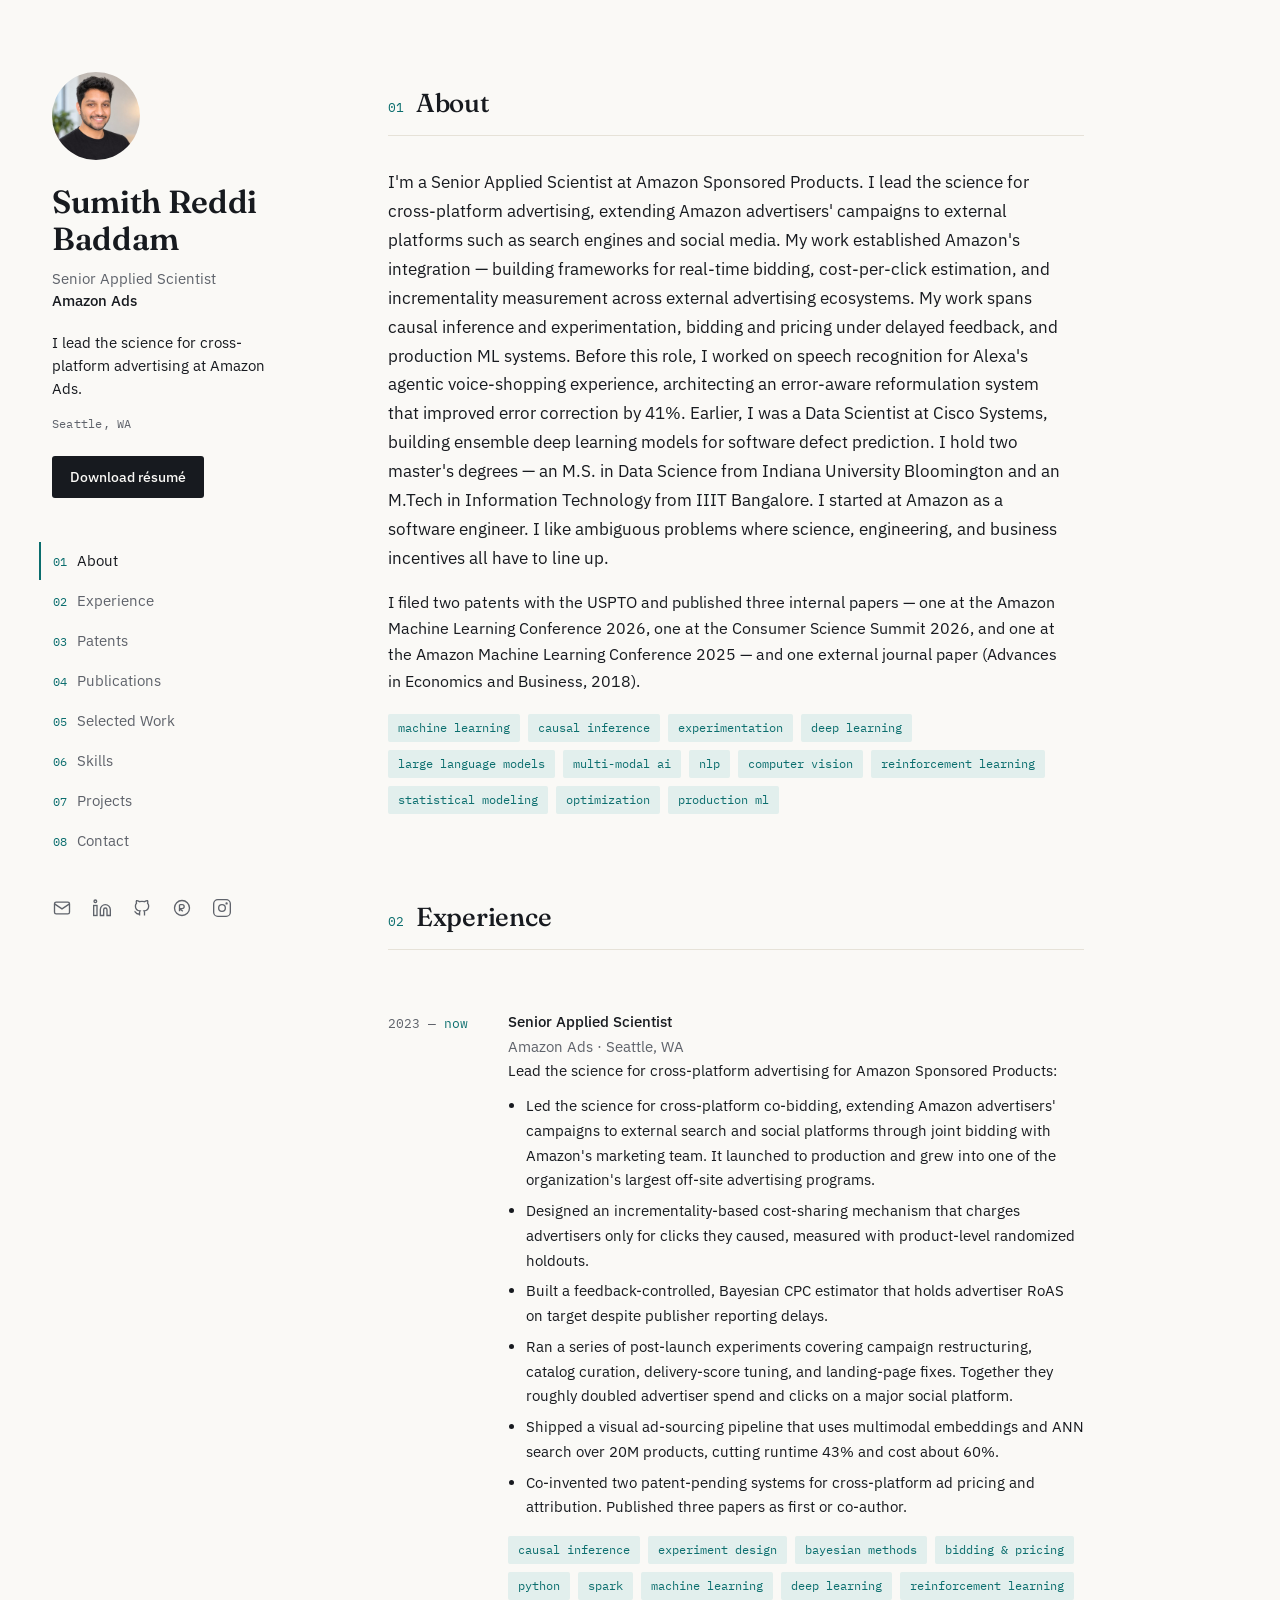
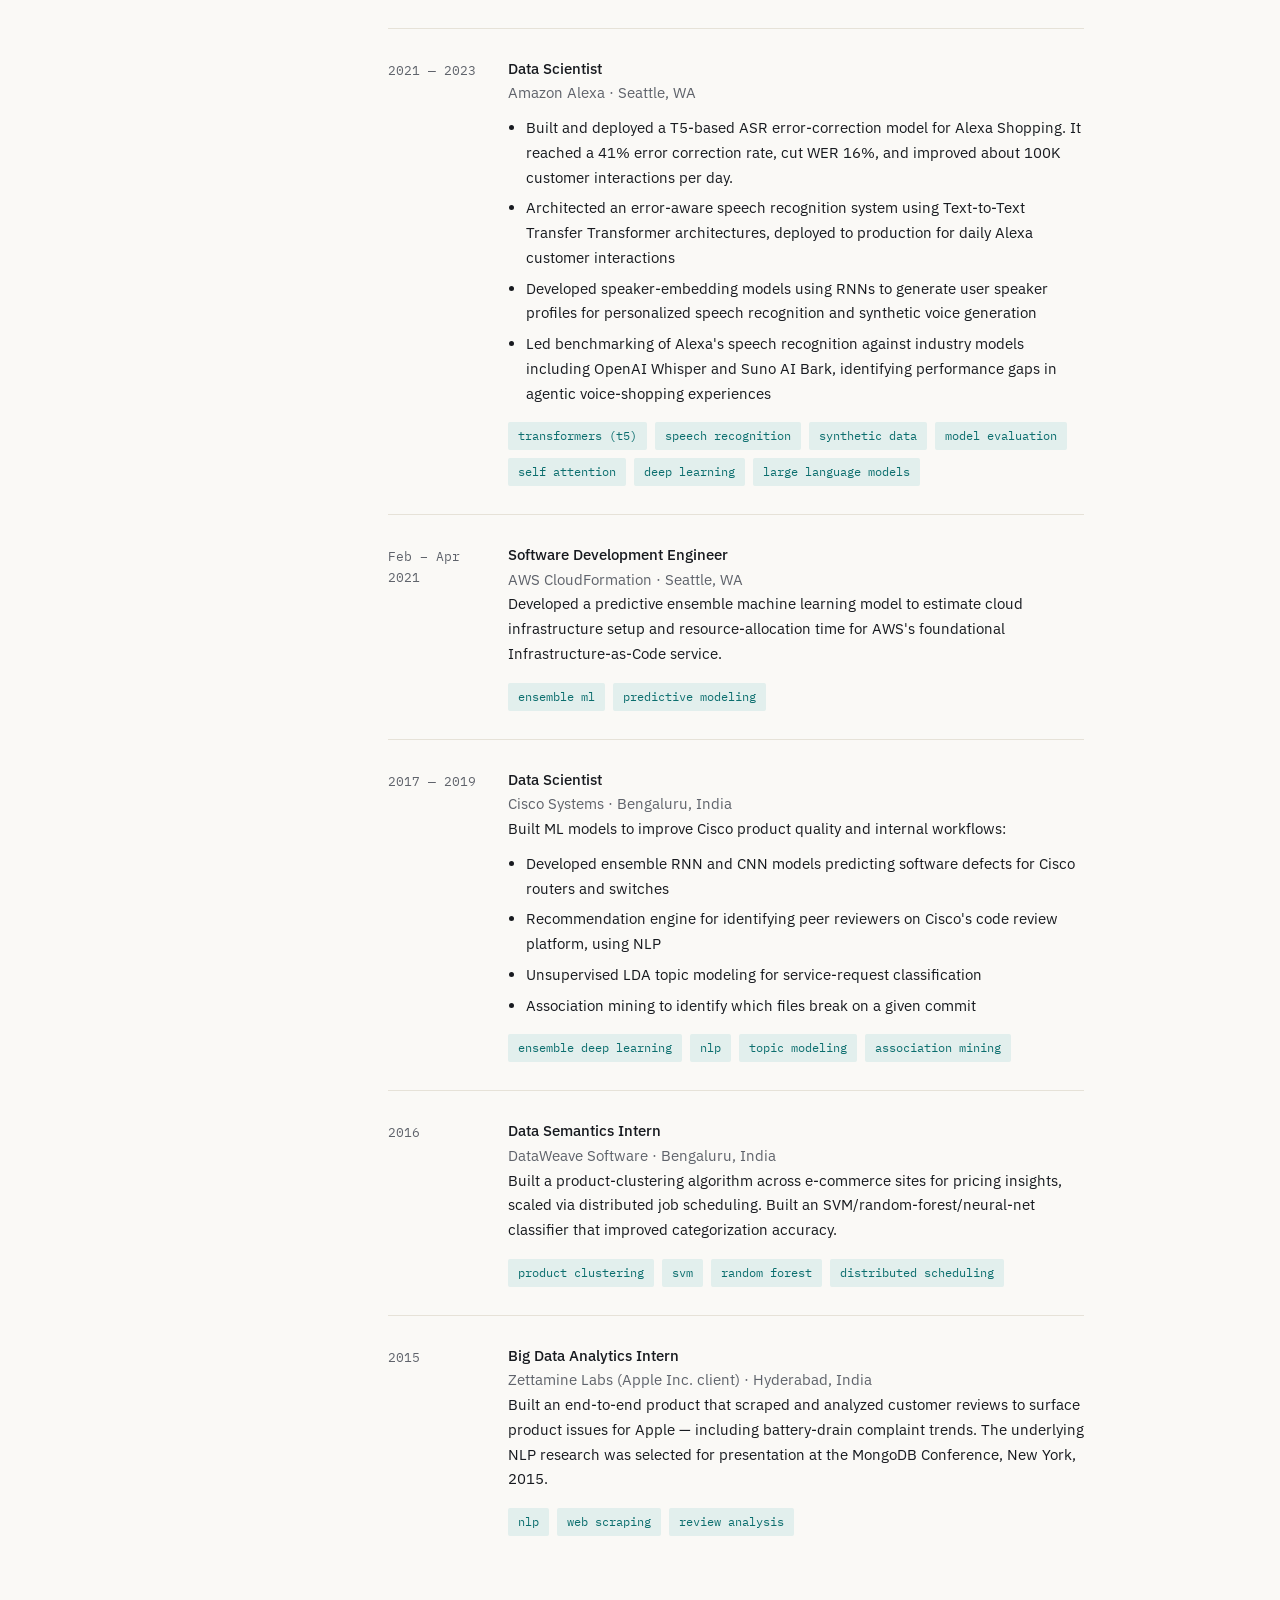
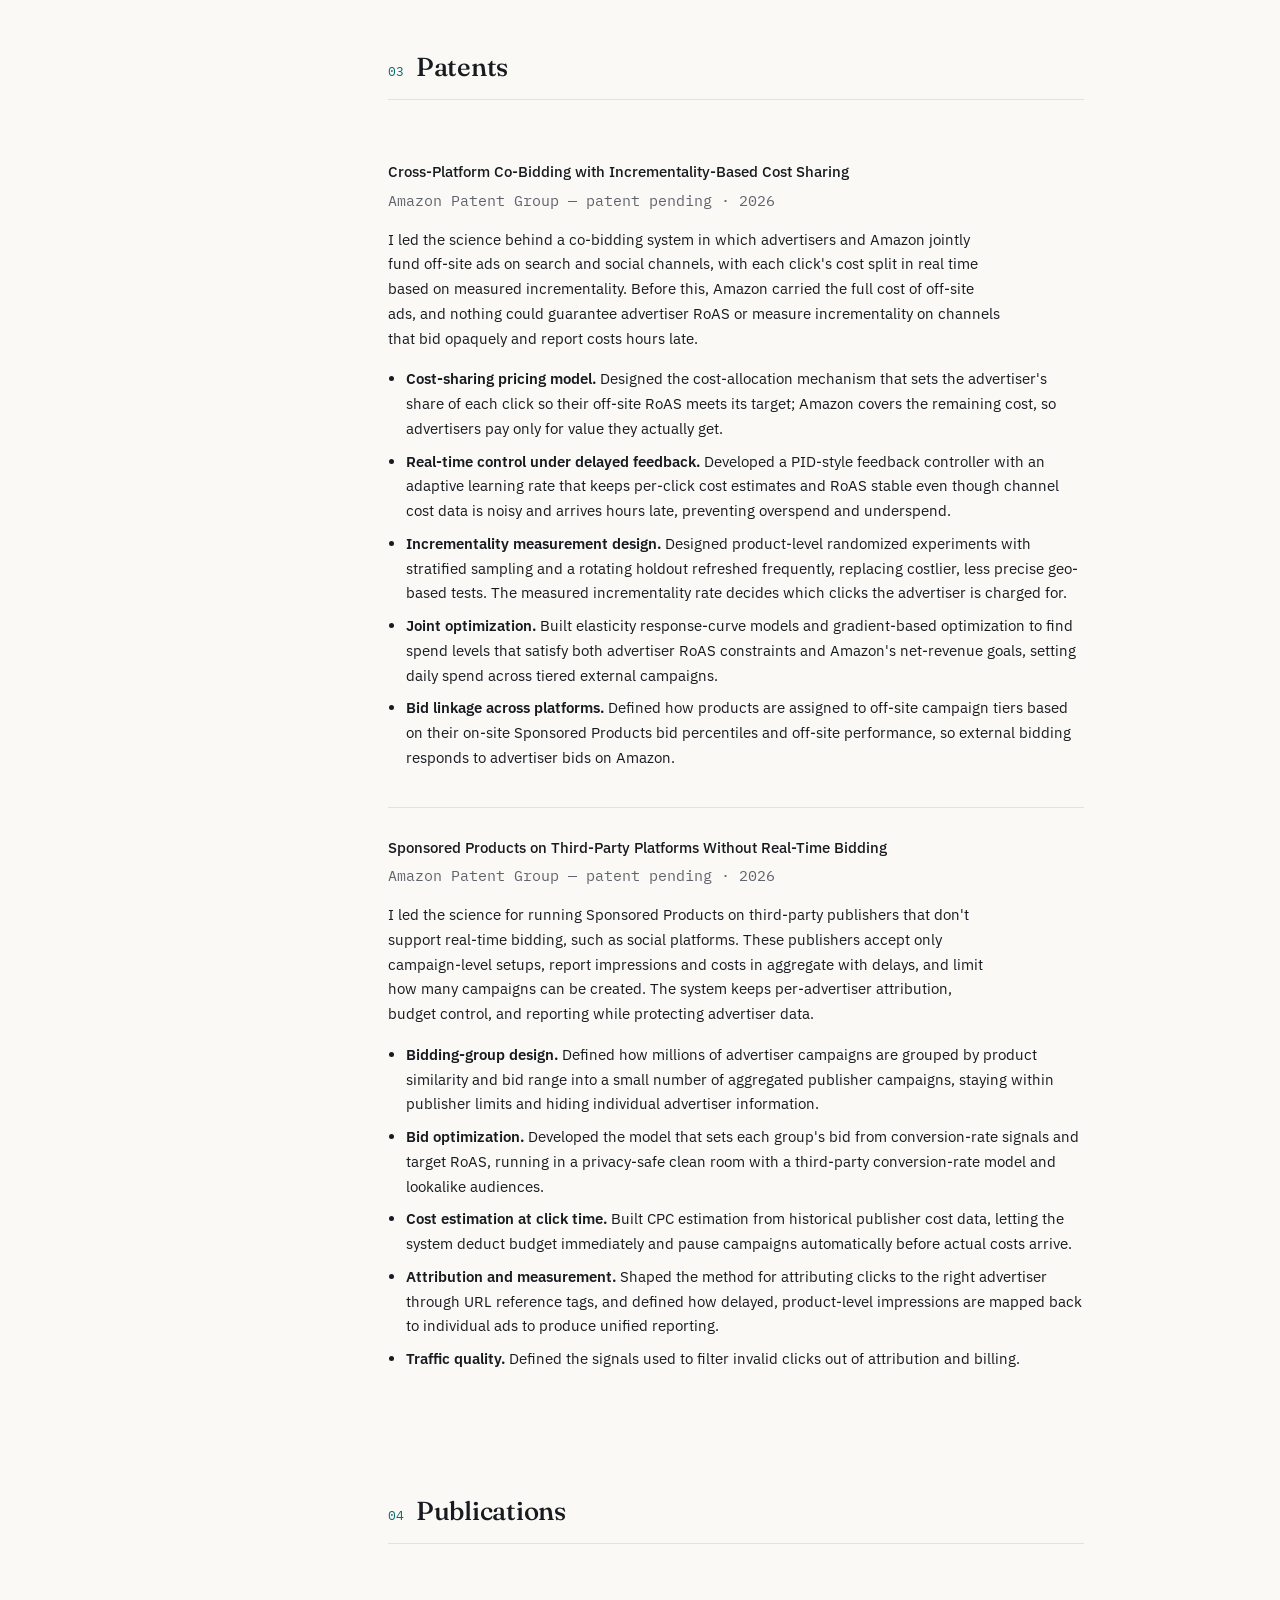
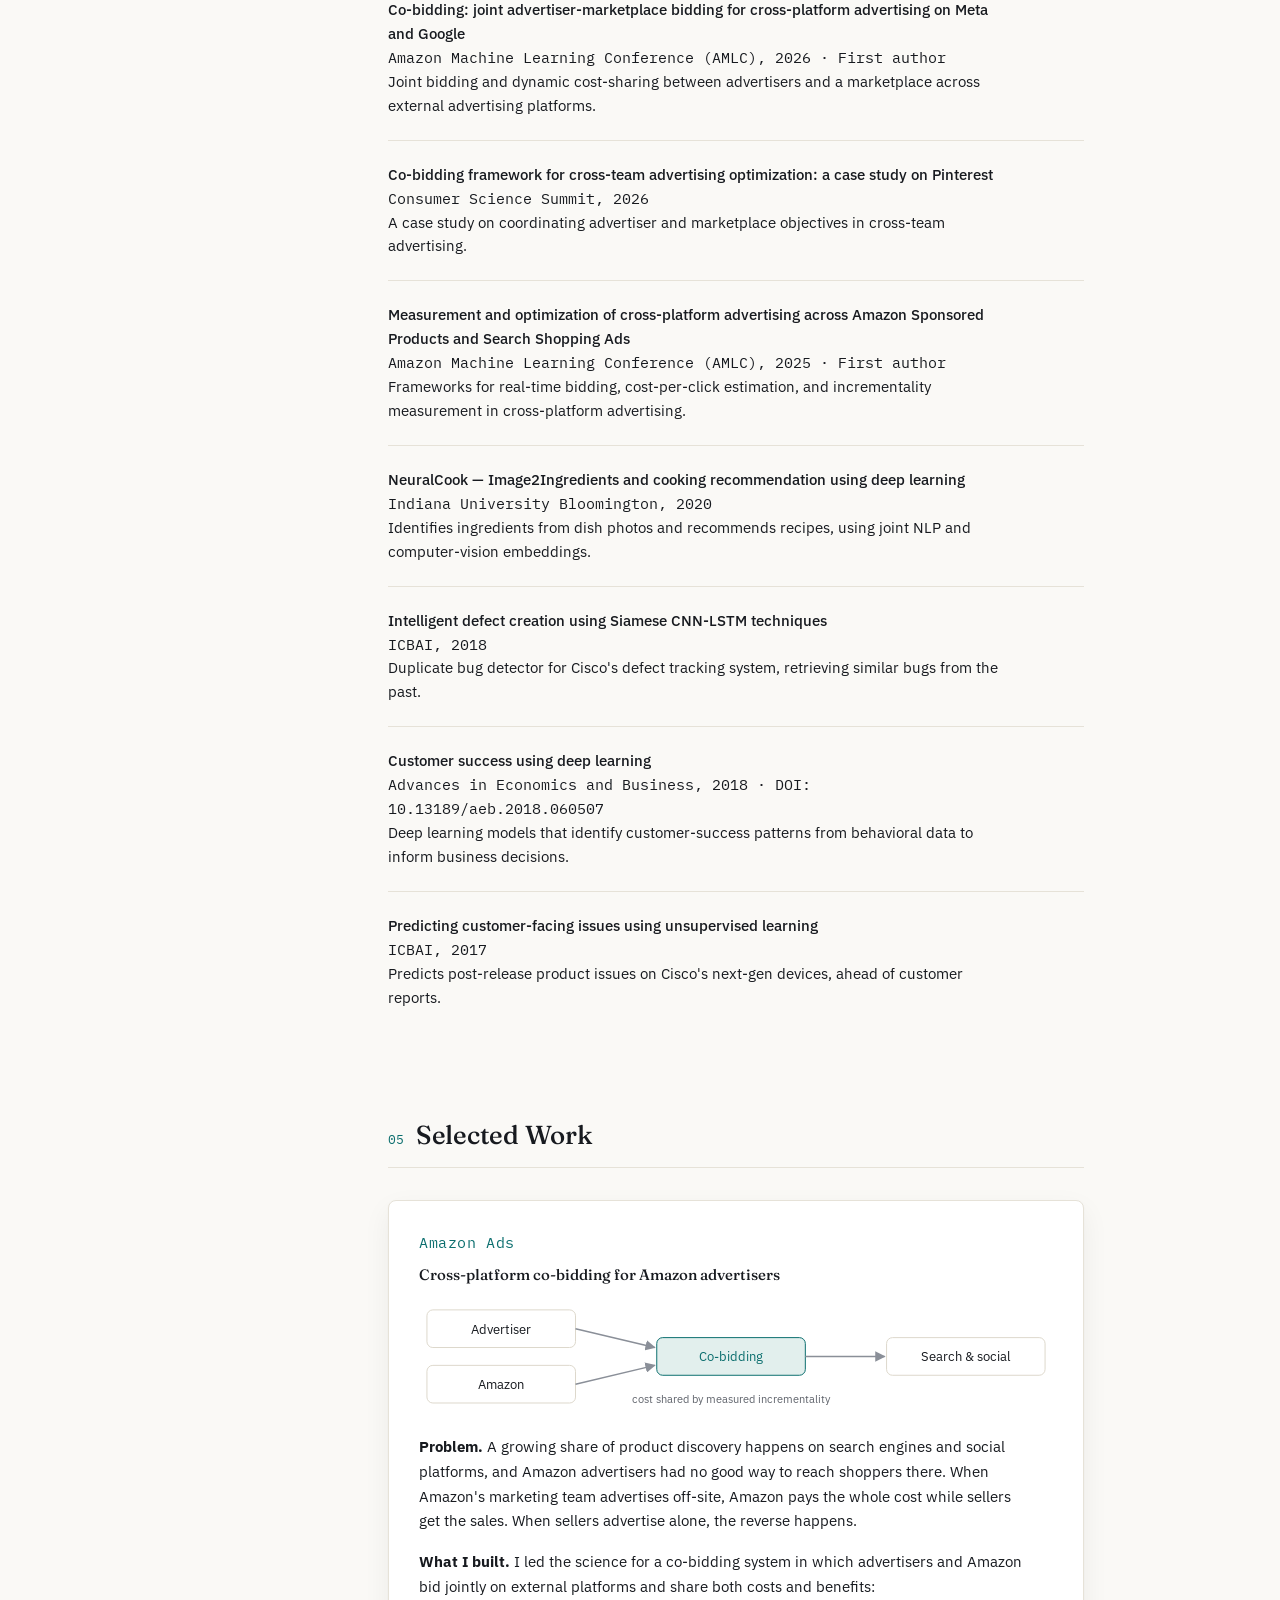
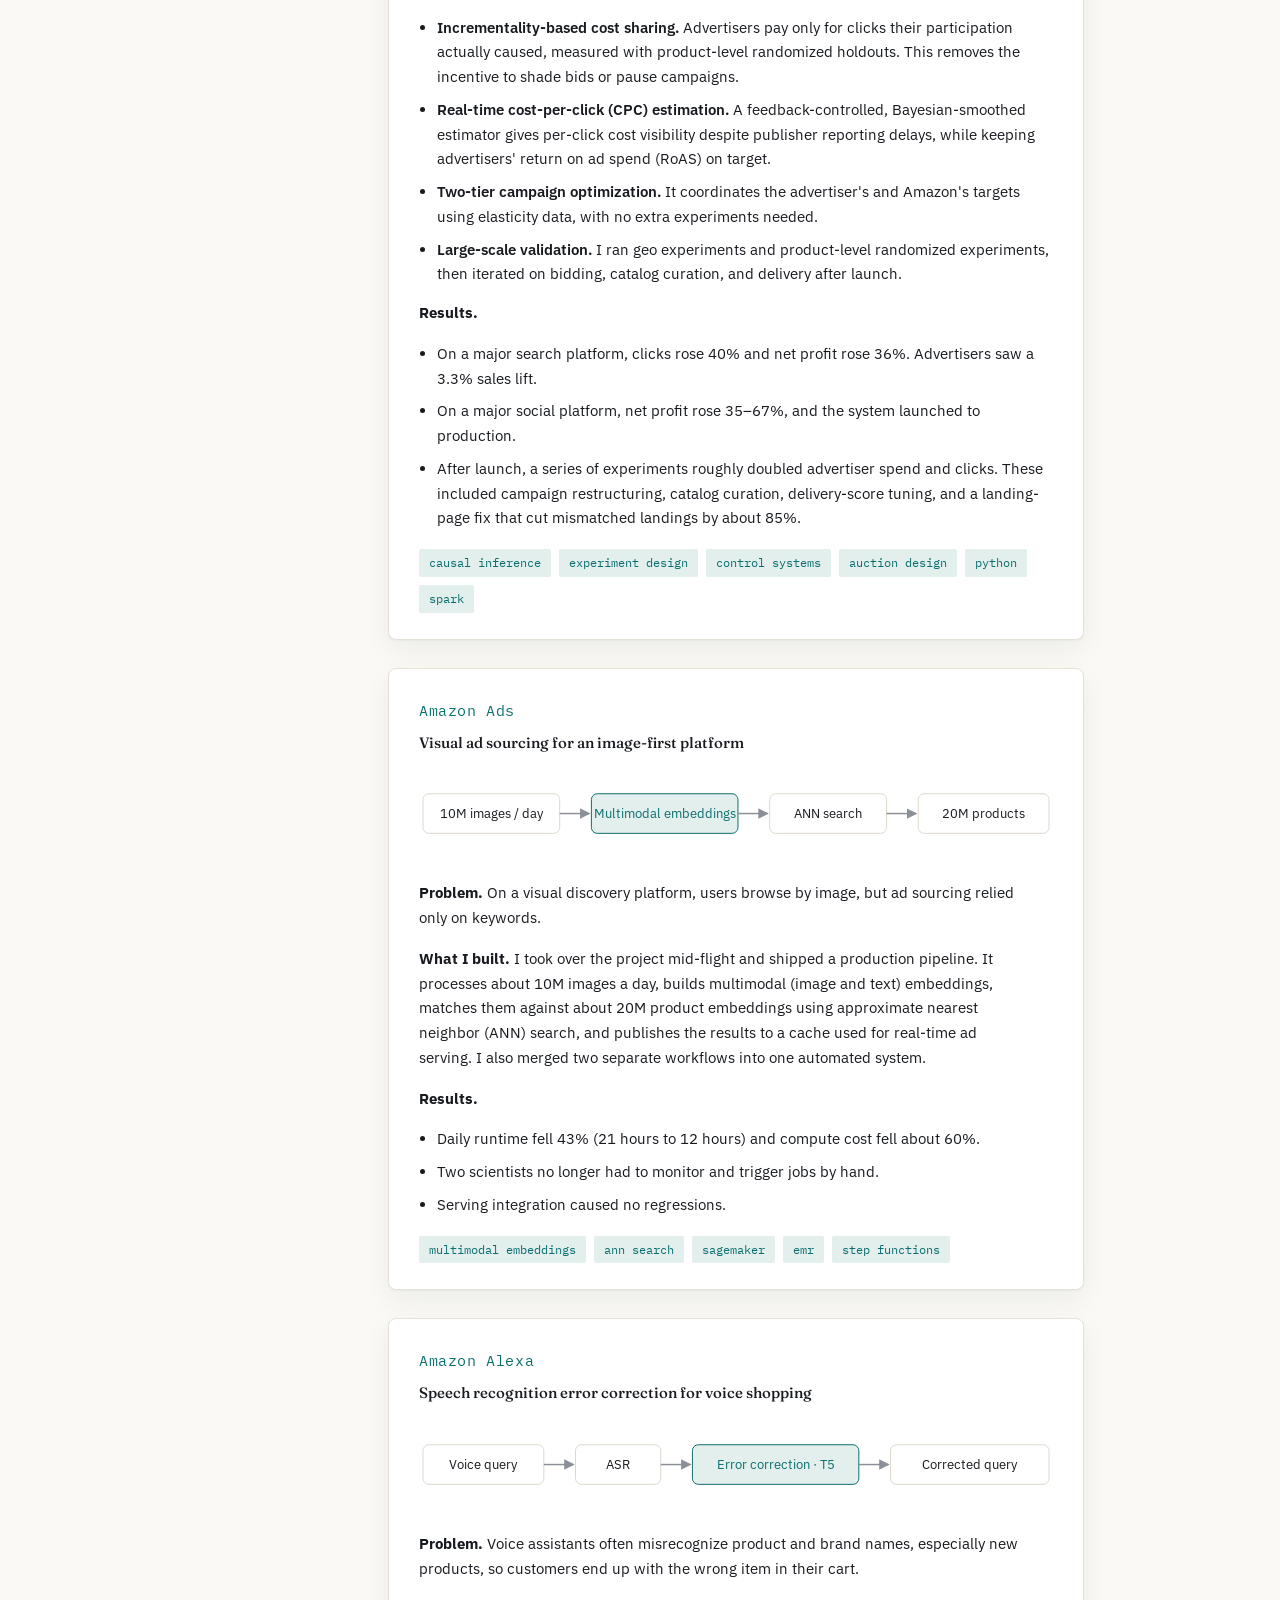
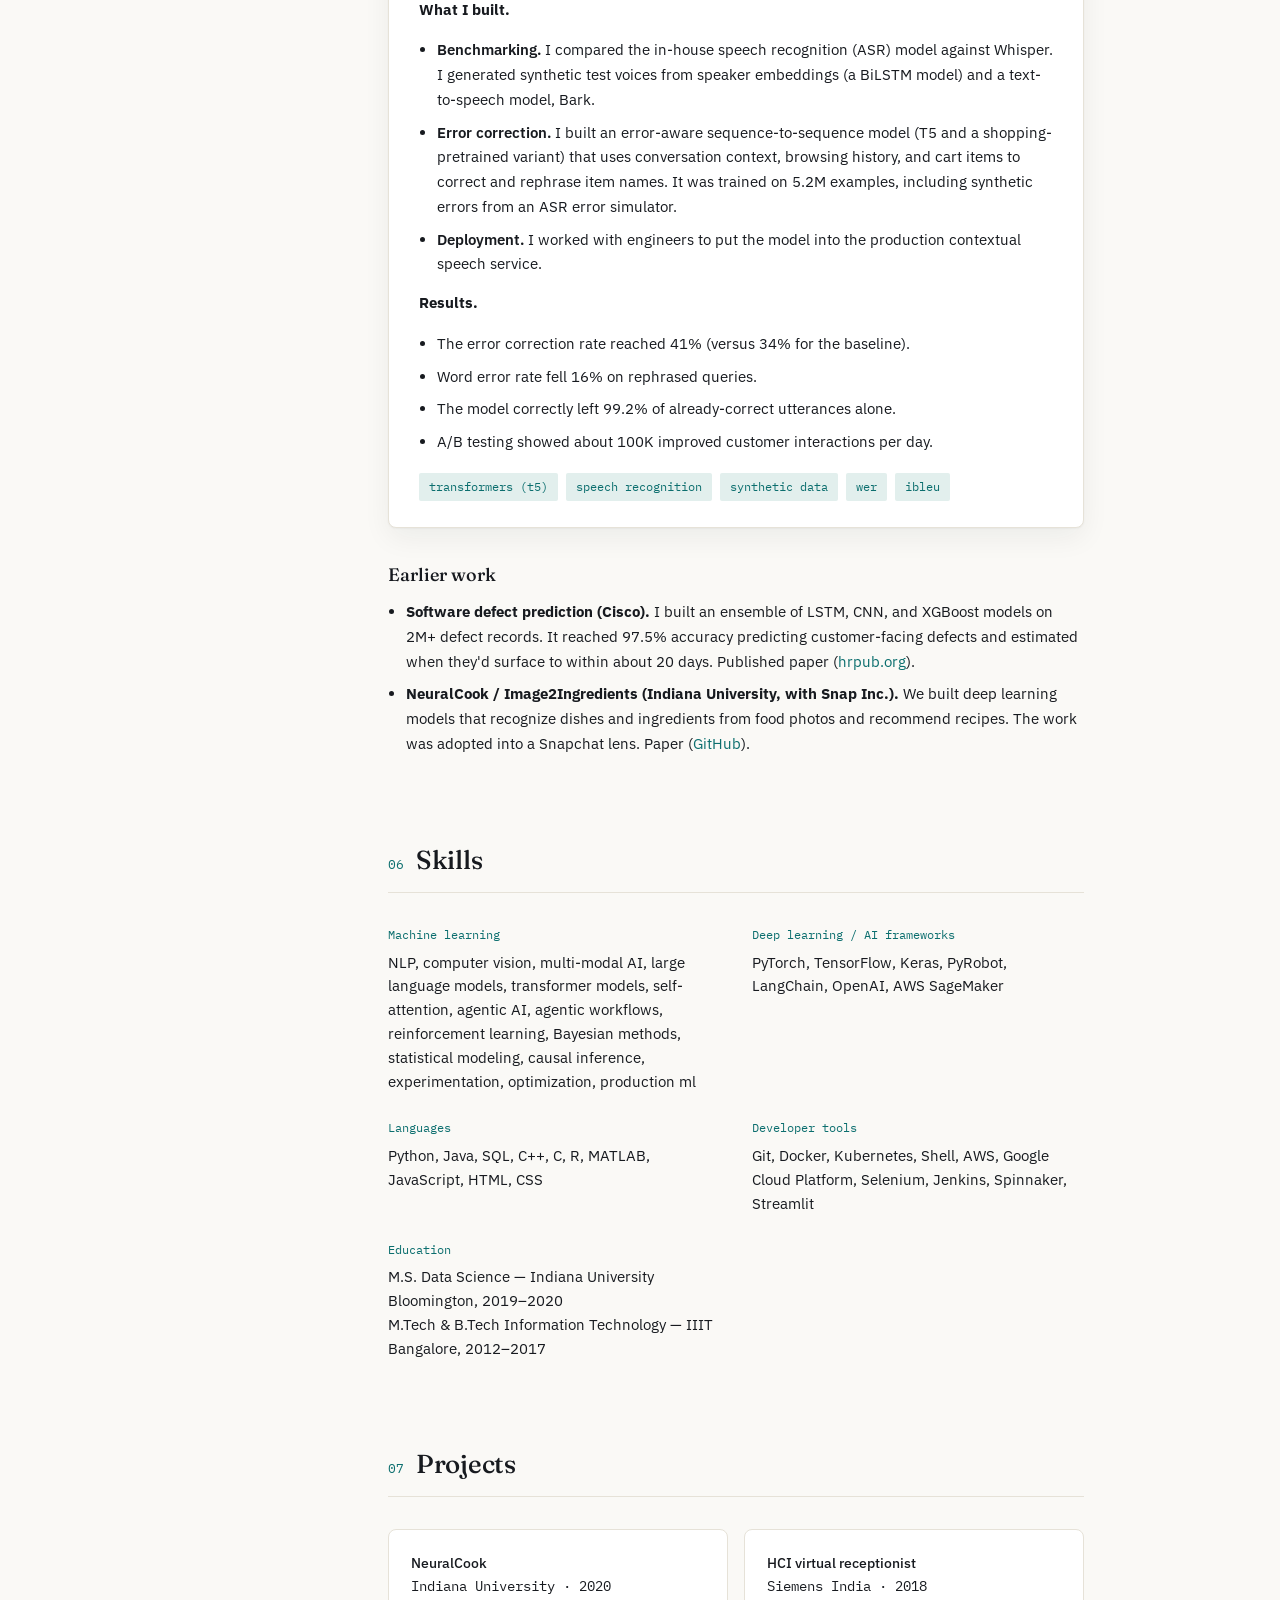
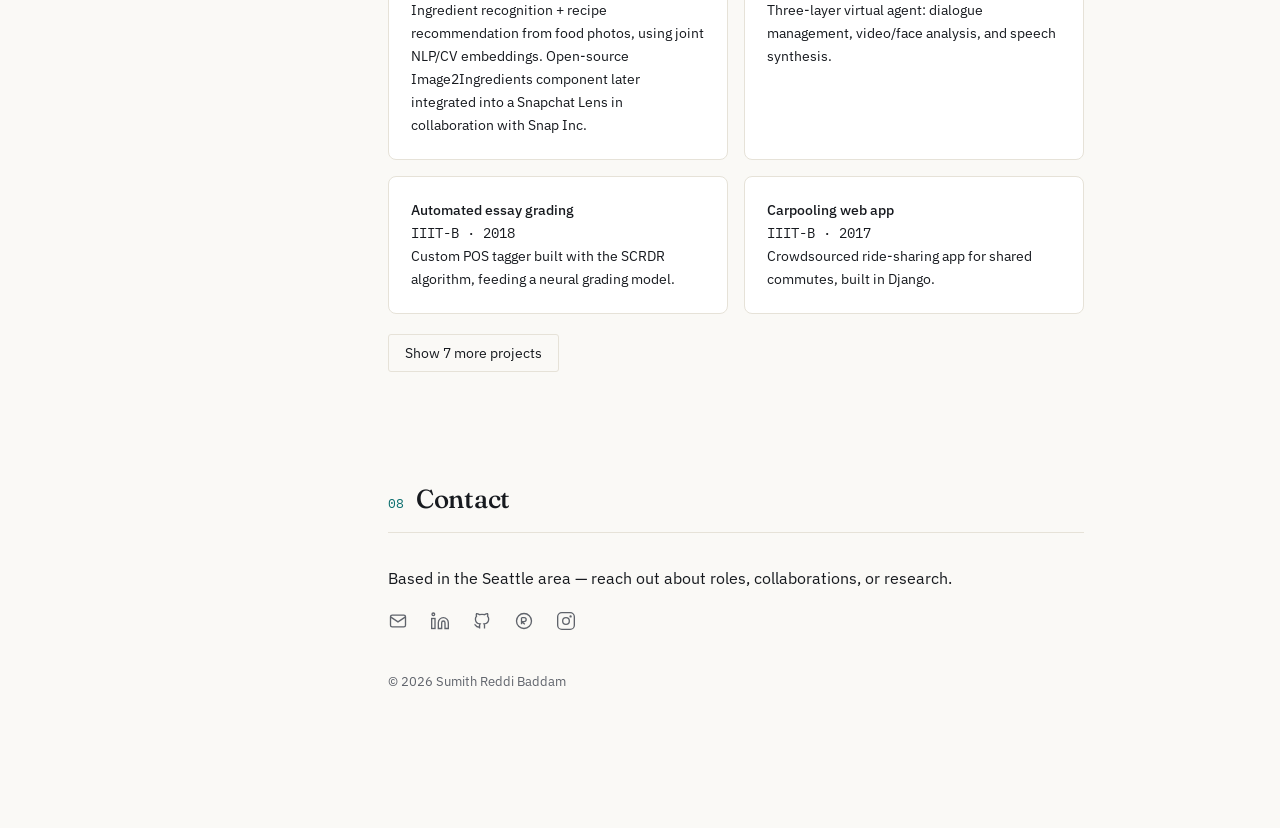
==== commit 99538143: "Skills: add LLM, transformer, self-attention and agentic skills" ====
--- a/index.html
+++ b/index.html
@@ -419,7 +419,7 @@
       <div class="skills-grid">
         <div>
           <p class="skills-label">Machine learning</p>
-          <p>NLP, computer vision, multi-modal AI, reinforcement learning, Bayesian methods, statistical modeling, causal inference</p>
+          <p>NLP, computer vision, multi-modal AI, large language models, transformer models, self-attention, agentic AI, agentic workflows, reinforcement learning, Bayesian methods, statistical modeling, causal inference, experimentation, optimization, production ml</p>
         </div>
         <div>
           <p class="skills-label">Deep learning / AI frameworks</p>
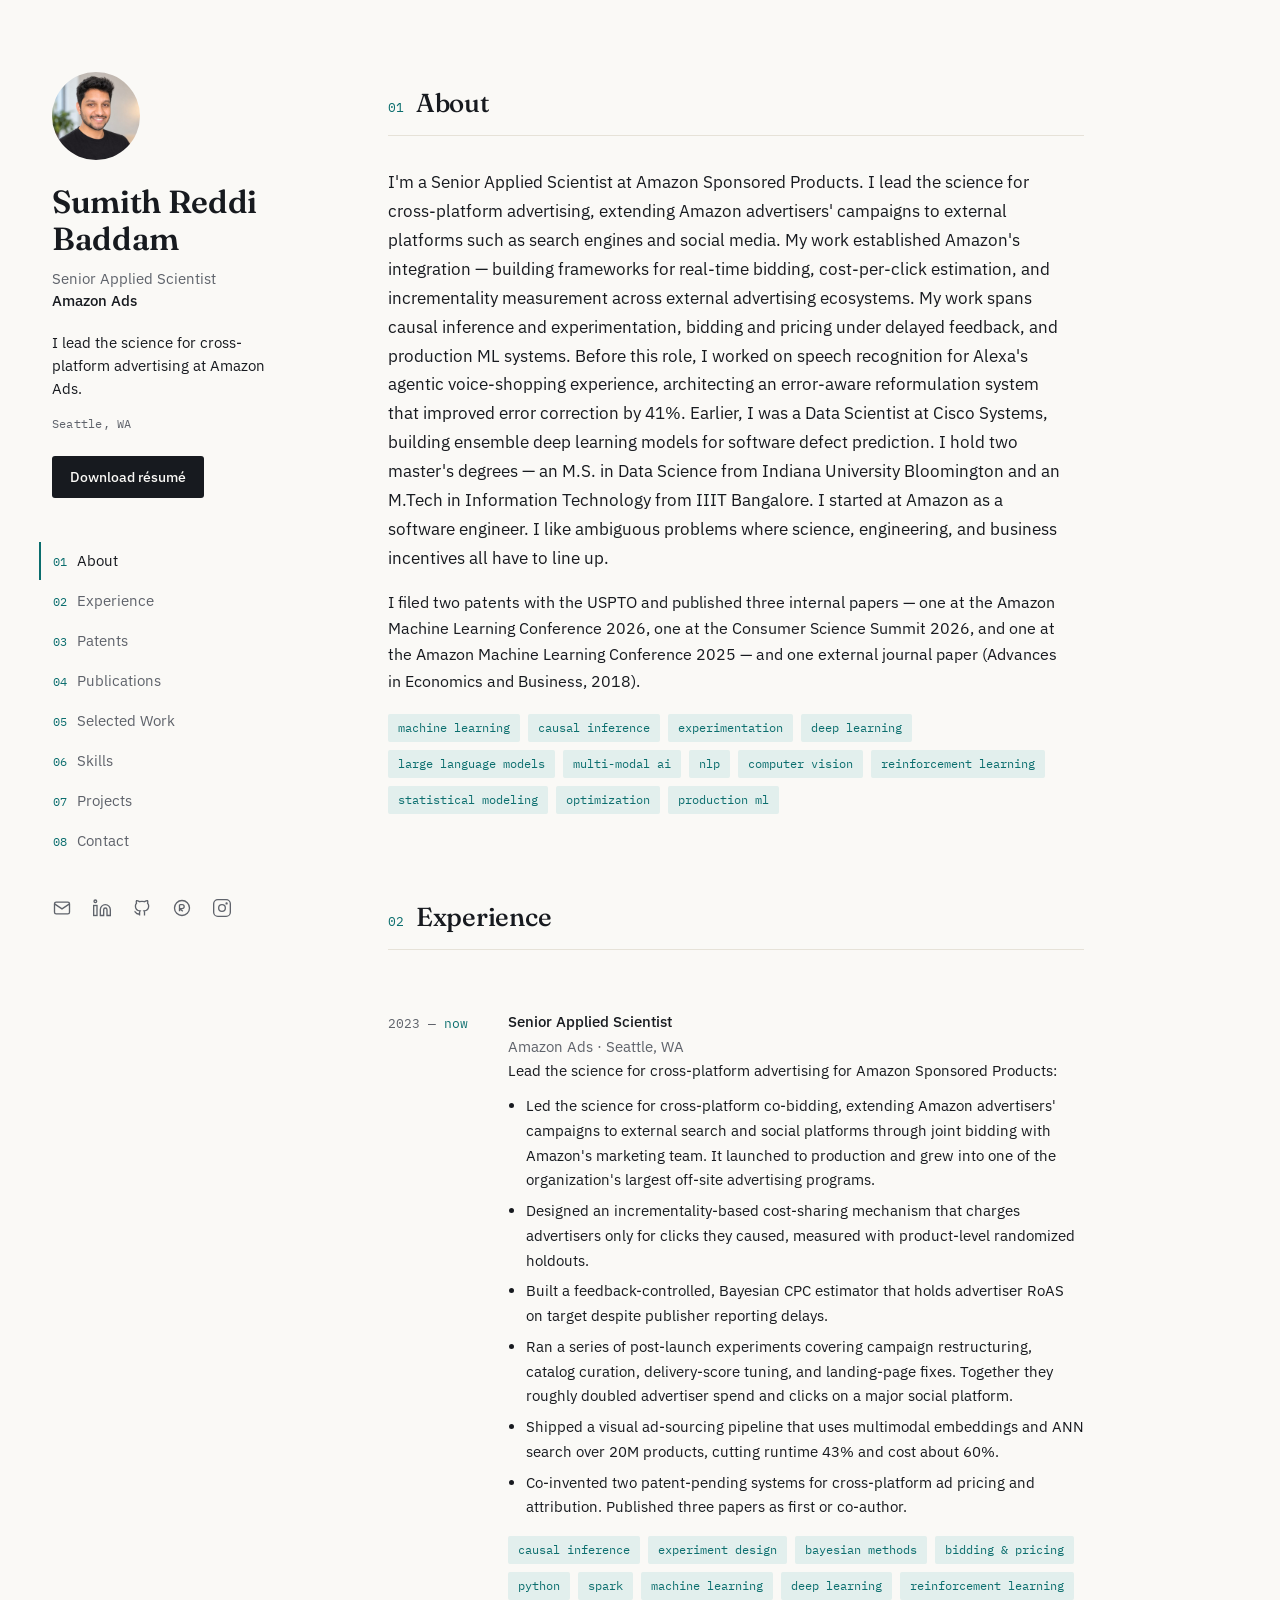
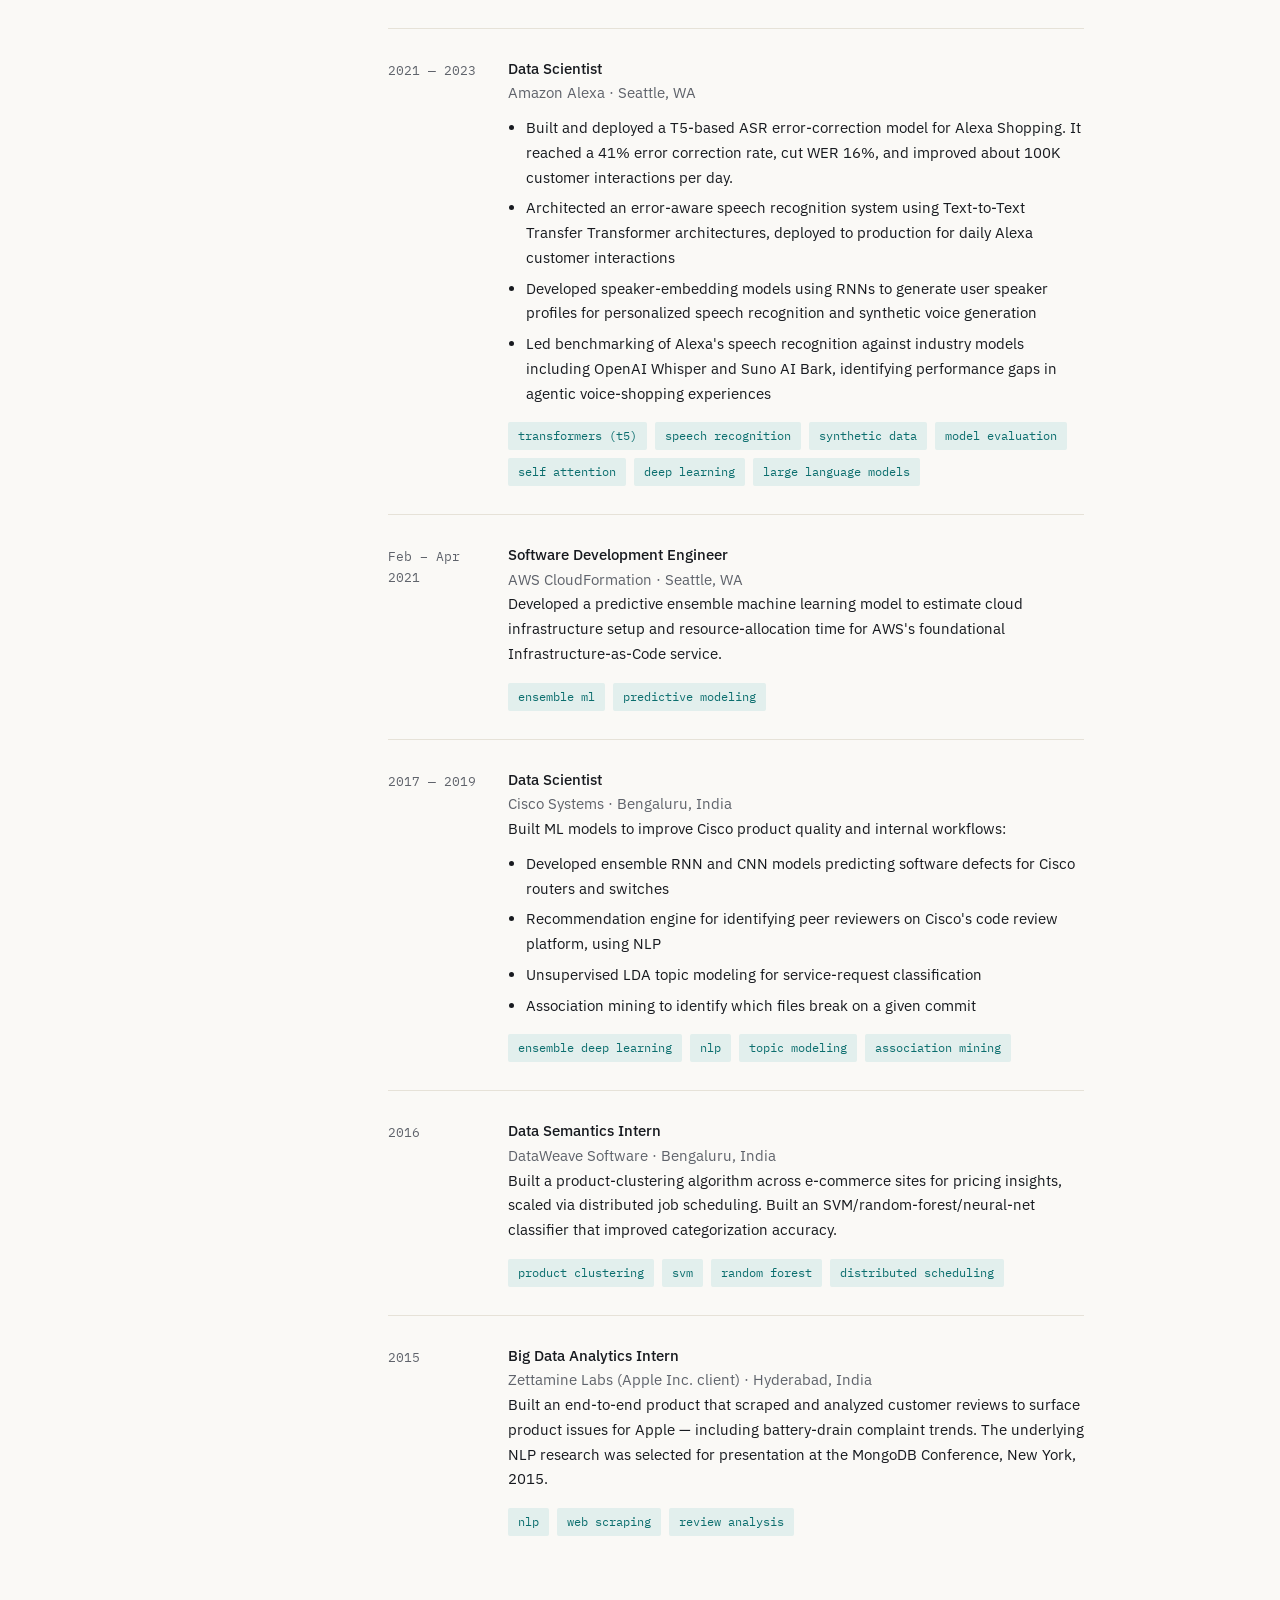
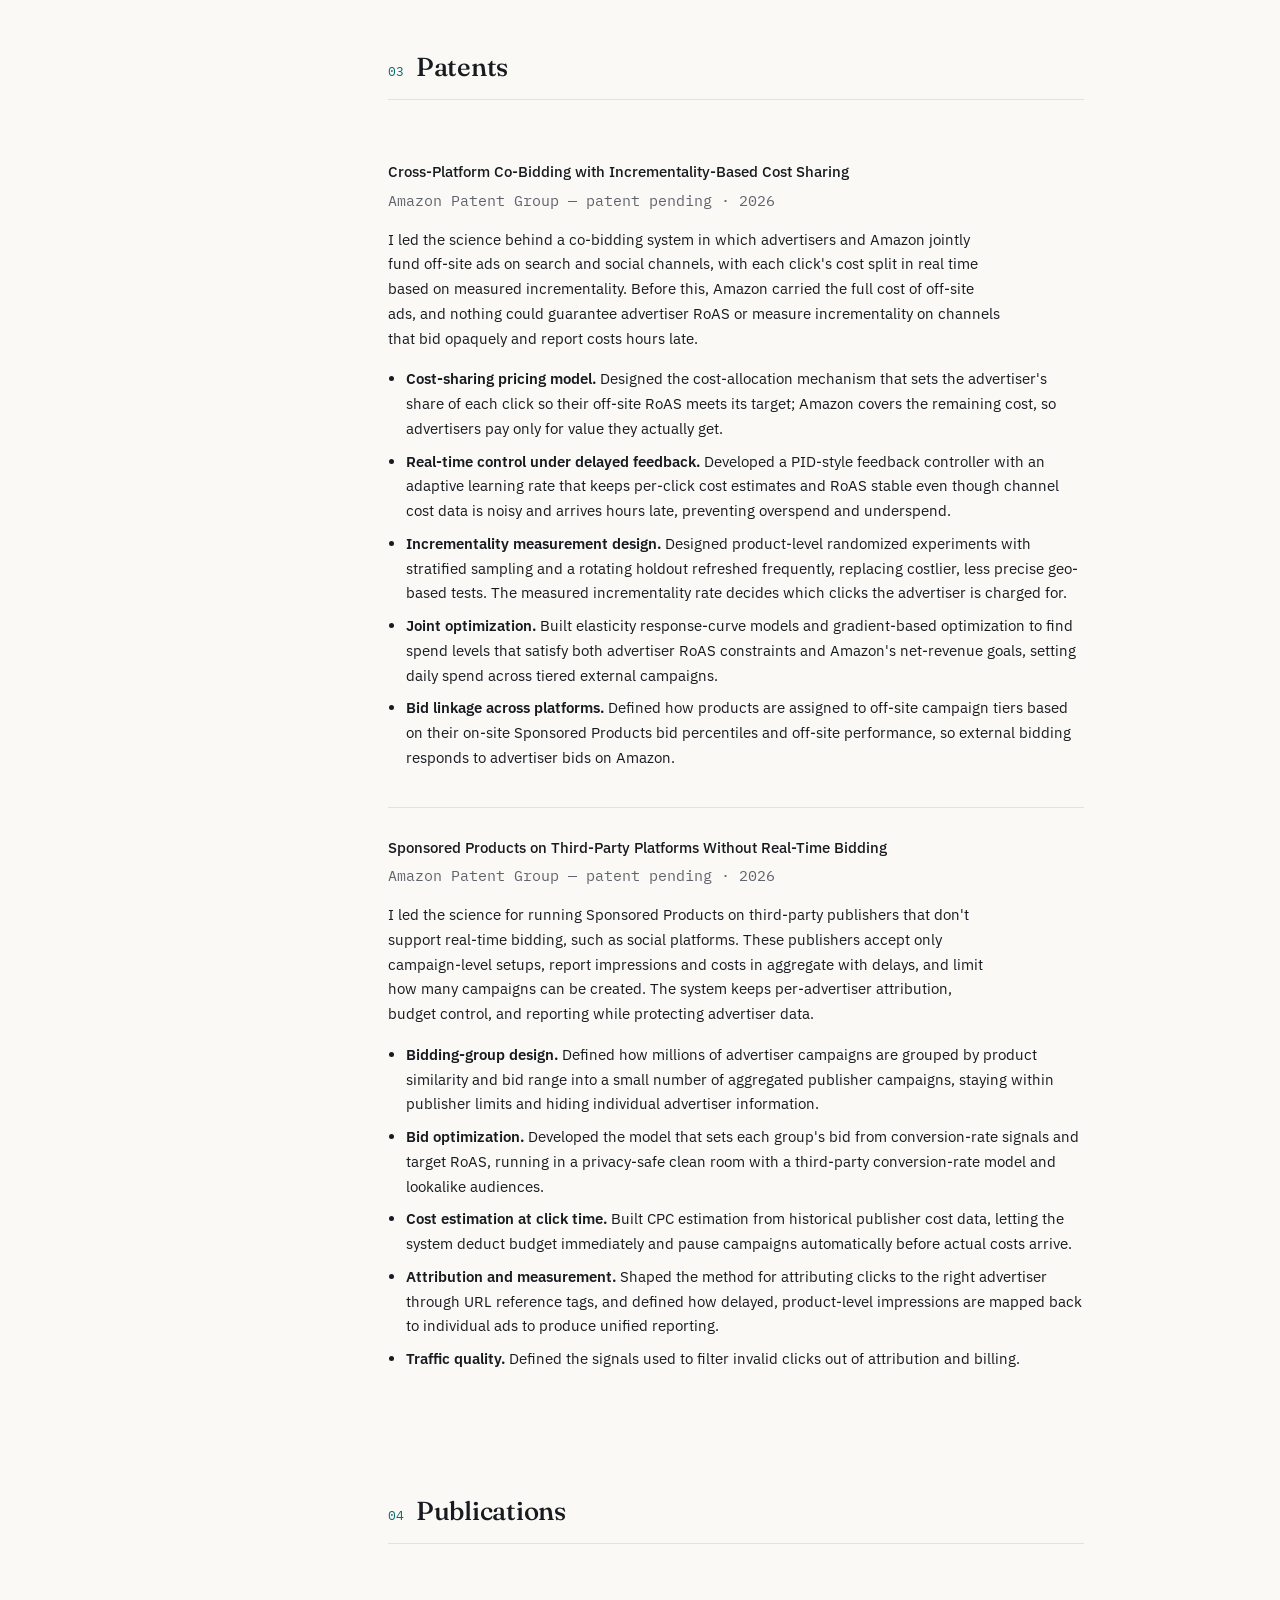
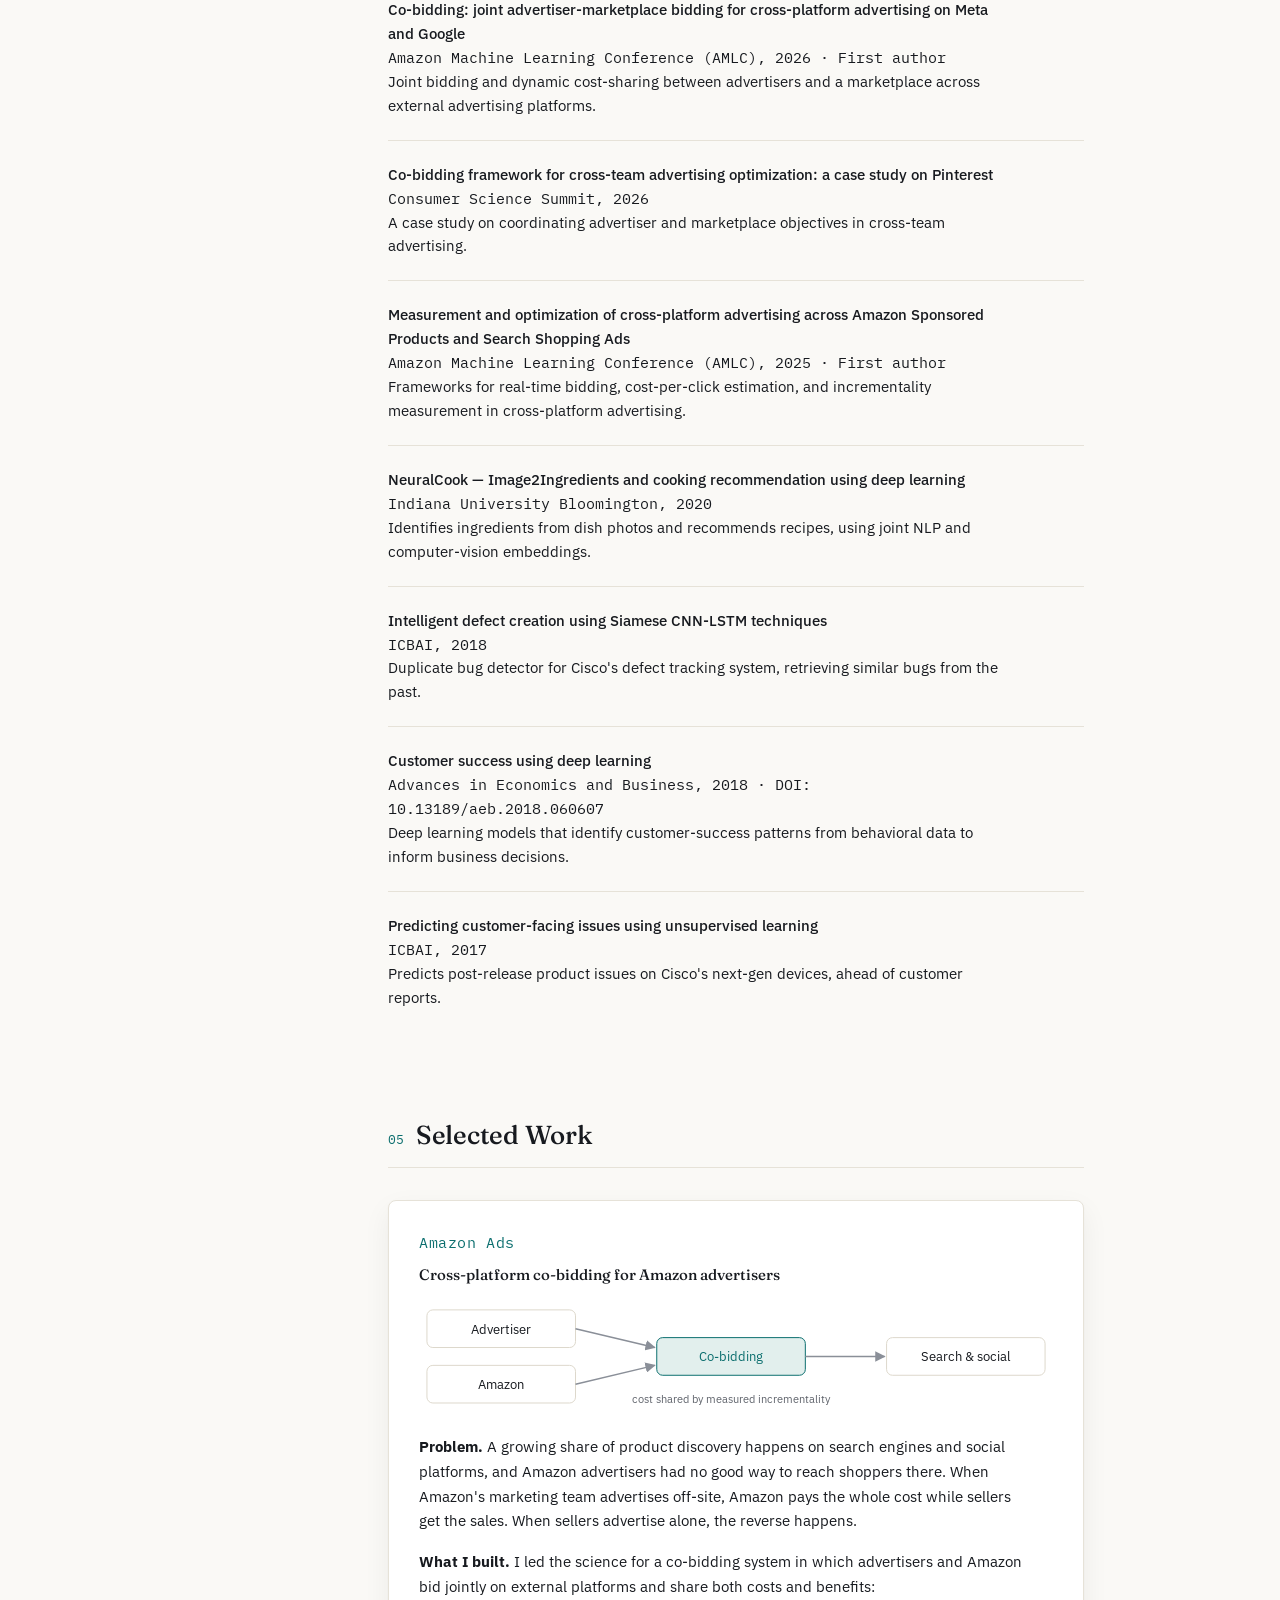
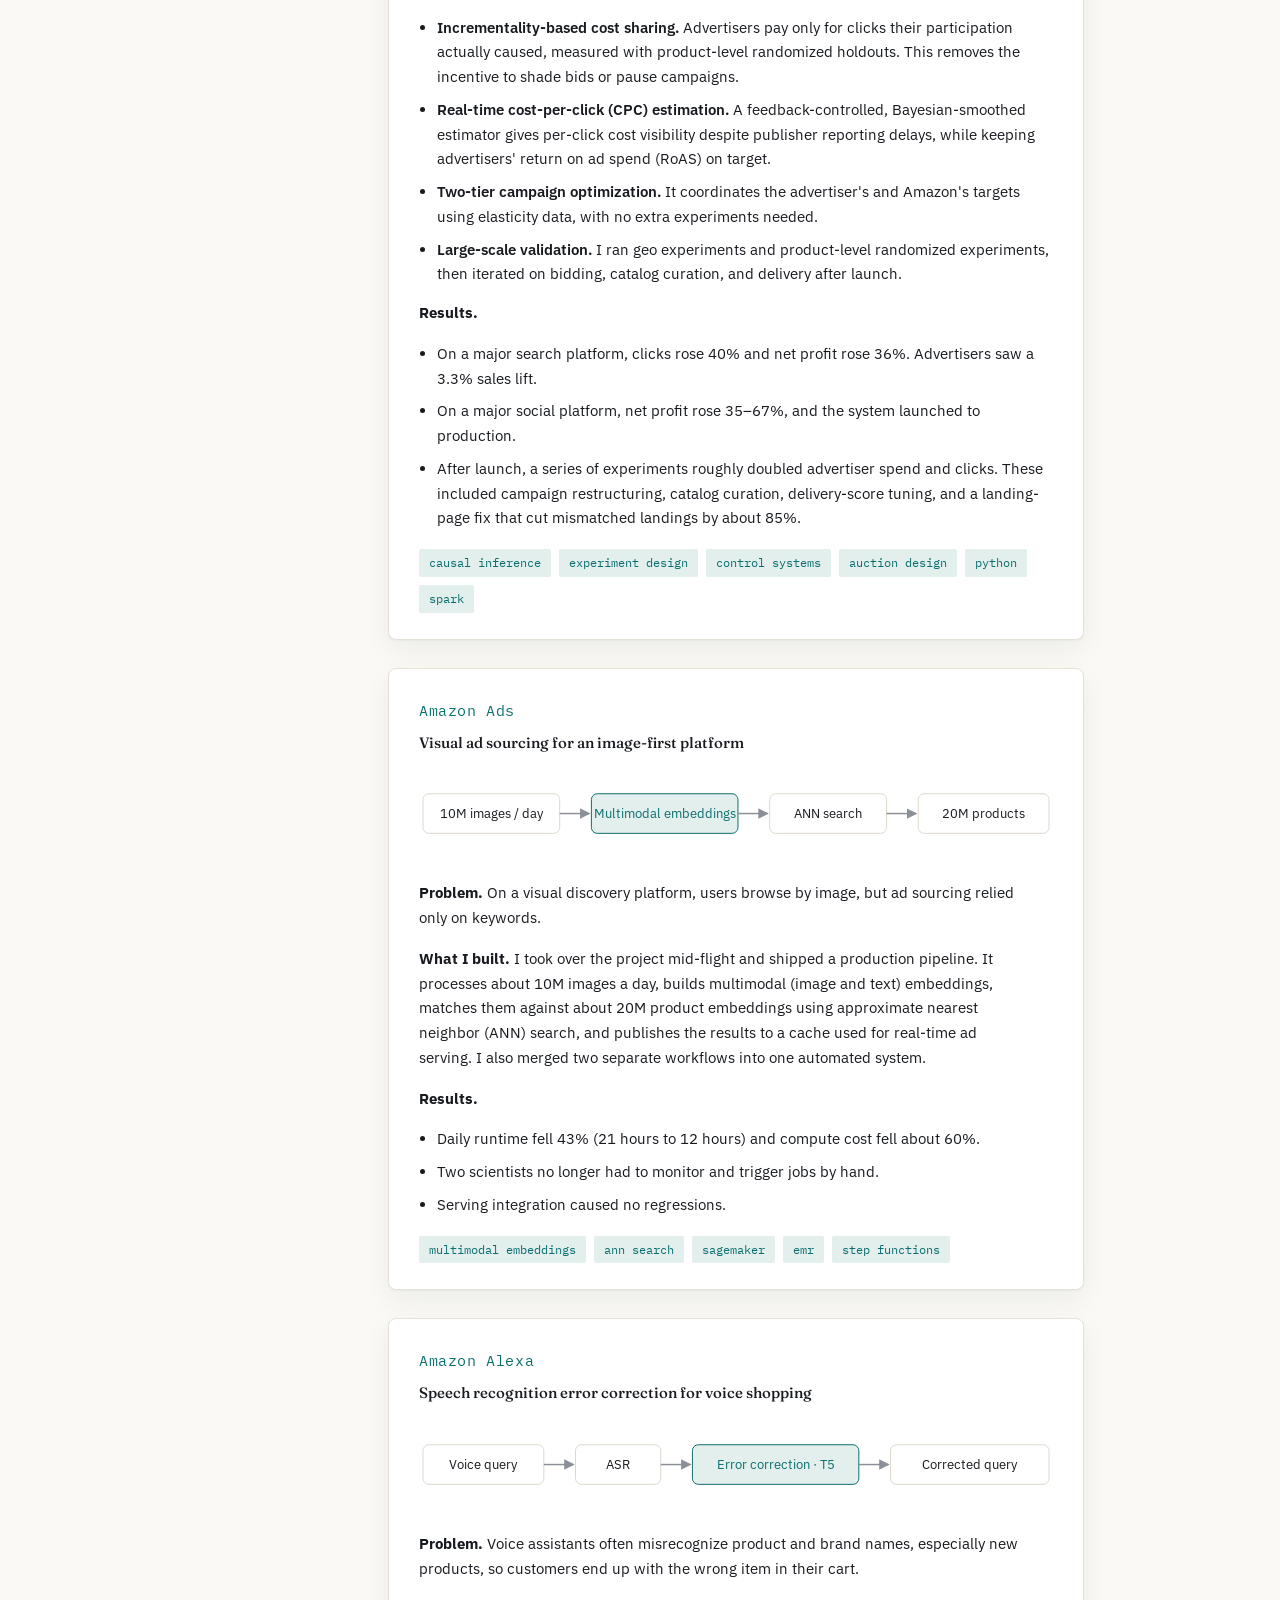
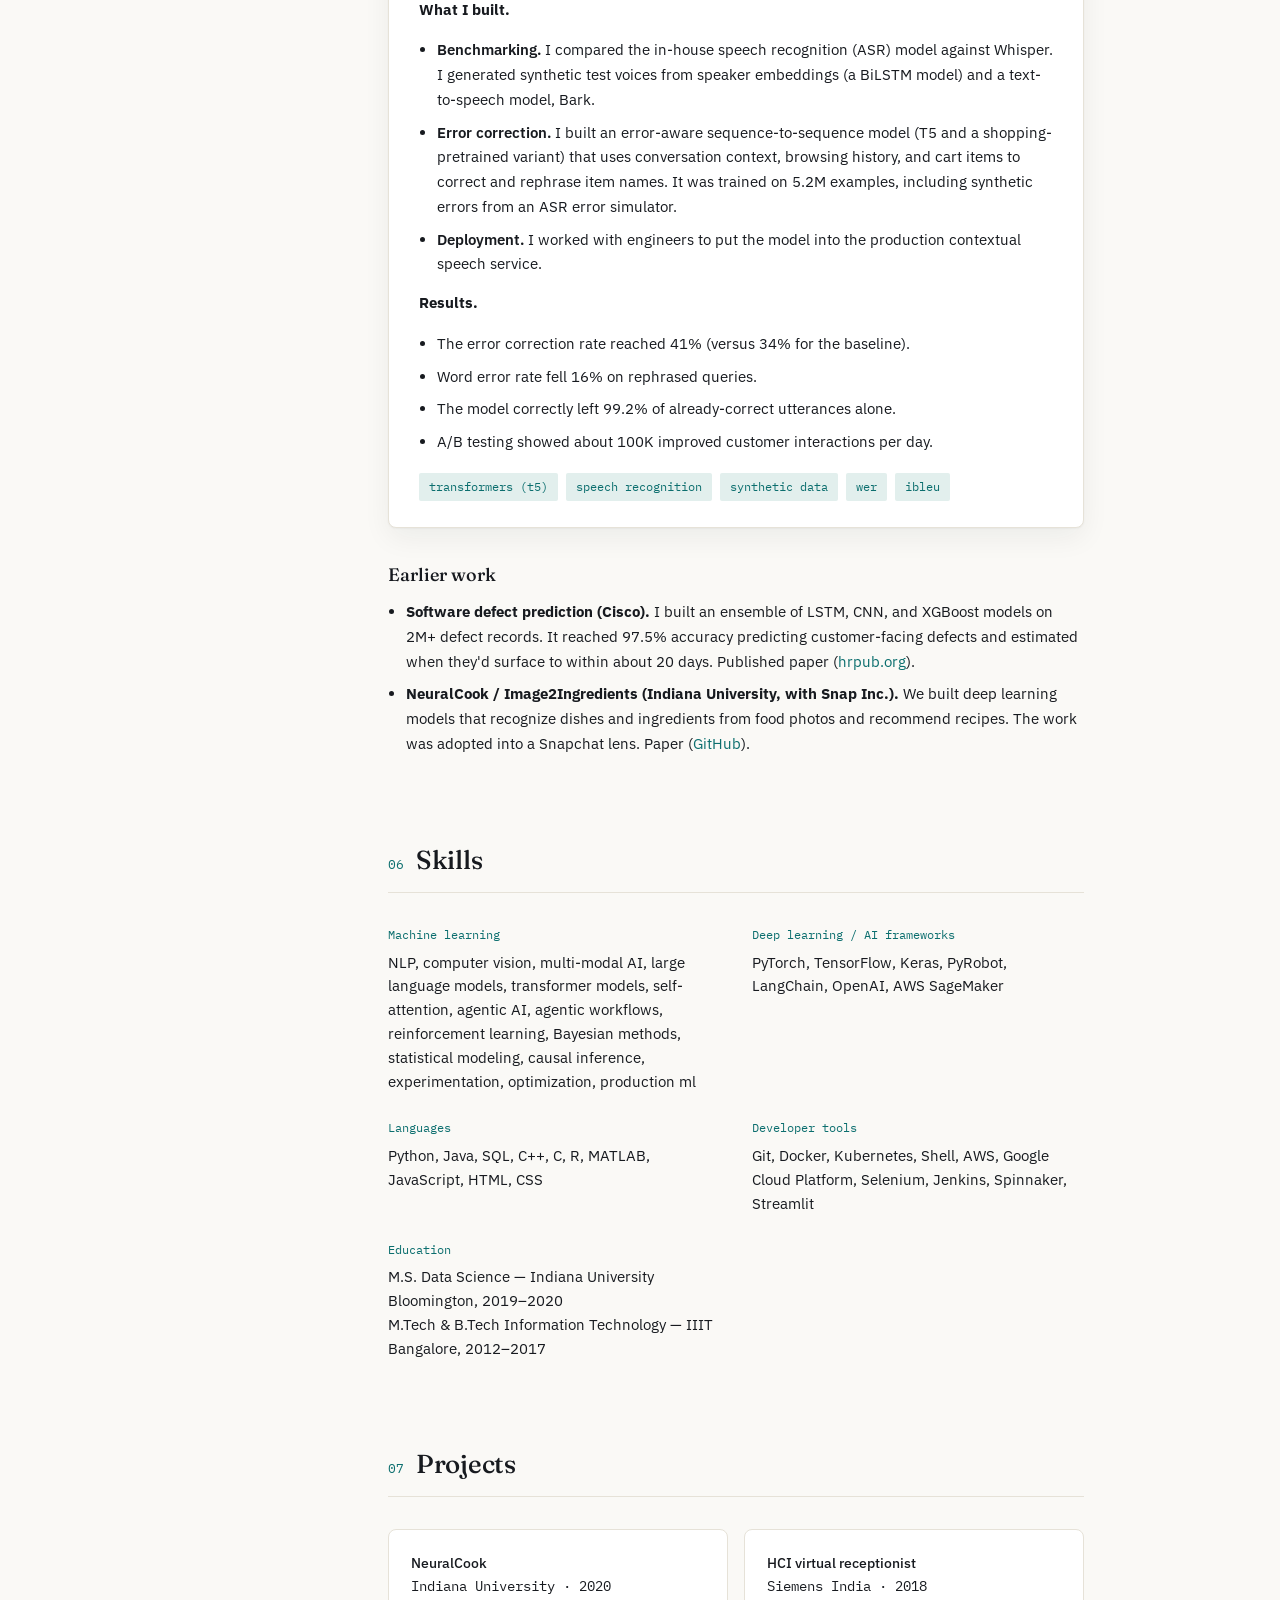
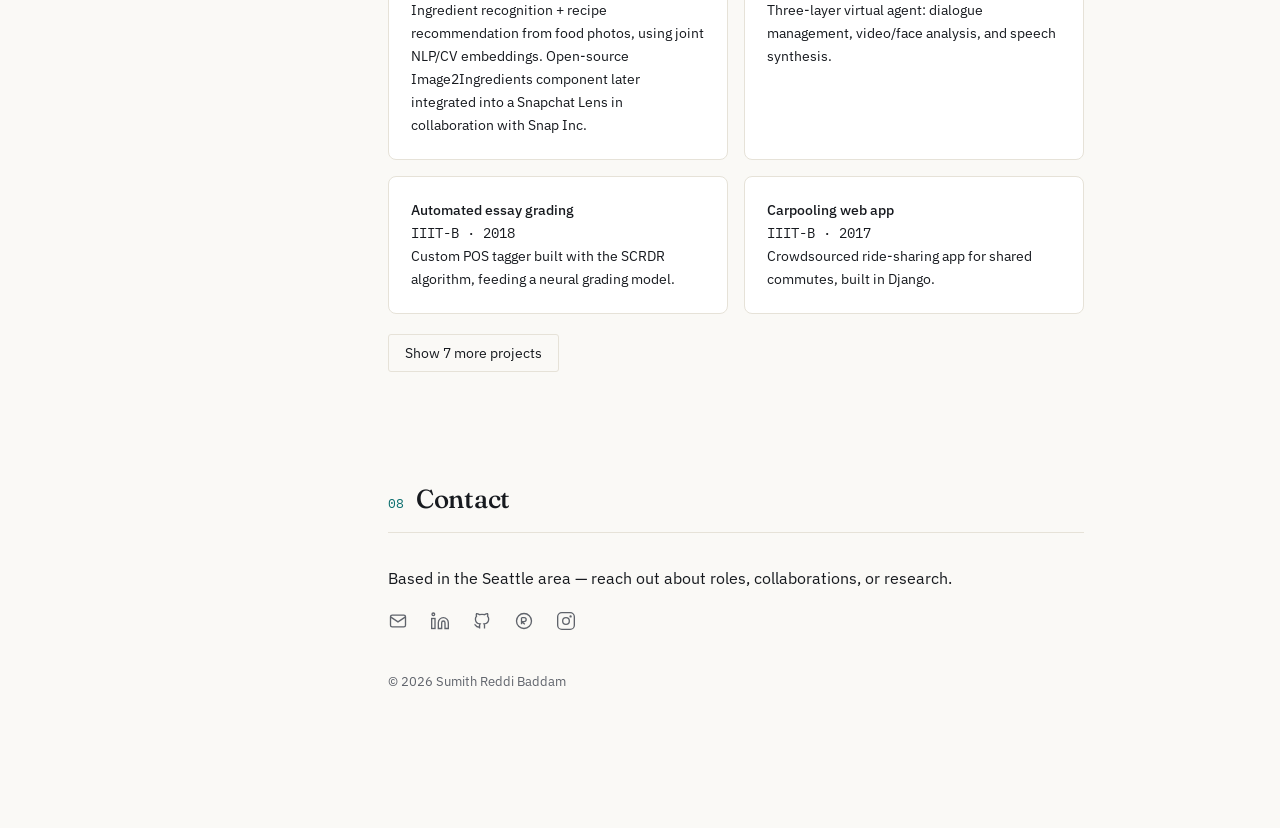
==== commit 7877784c: "Fix AEB paper DOI to 060607" ====
--- a/index.html
+++ b/index.html
@@ -257,7 +257,7 @@
 
       <div class="pub">
         <p class="pub-title"><a href="https://www.hrpub.org/journals/article_info.php?aid=7421" target="_blank" rel="noopener">Customer success using deep learning</a></p>
-        <p class="pub-meta">Advances in Economics and Business, 2018 · DOI: 10.13189/aeb.2018.060507</p>
+        <p class="pub-meta">Advances in Economics and Business, 2018 · DOI: 10.13189/aeb.2018.060607</p>
         <p>Deep learning models that identify customer-success patterns from behavioral data to inform business decisions.</p>
       </div>
 
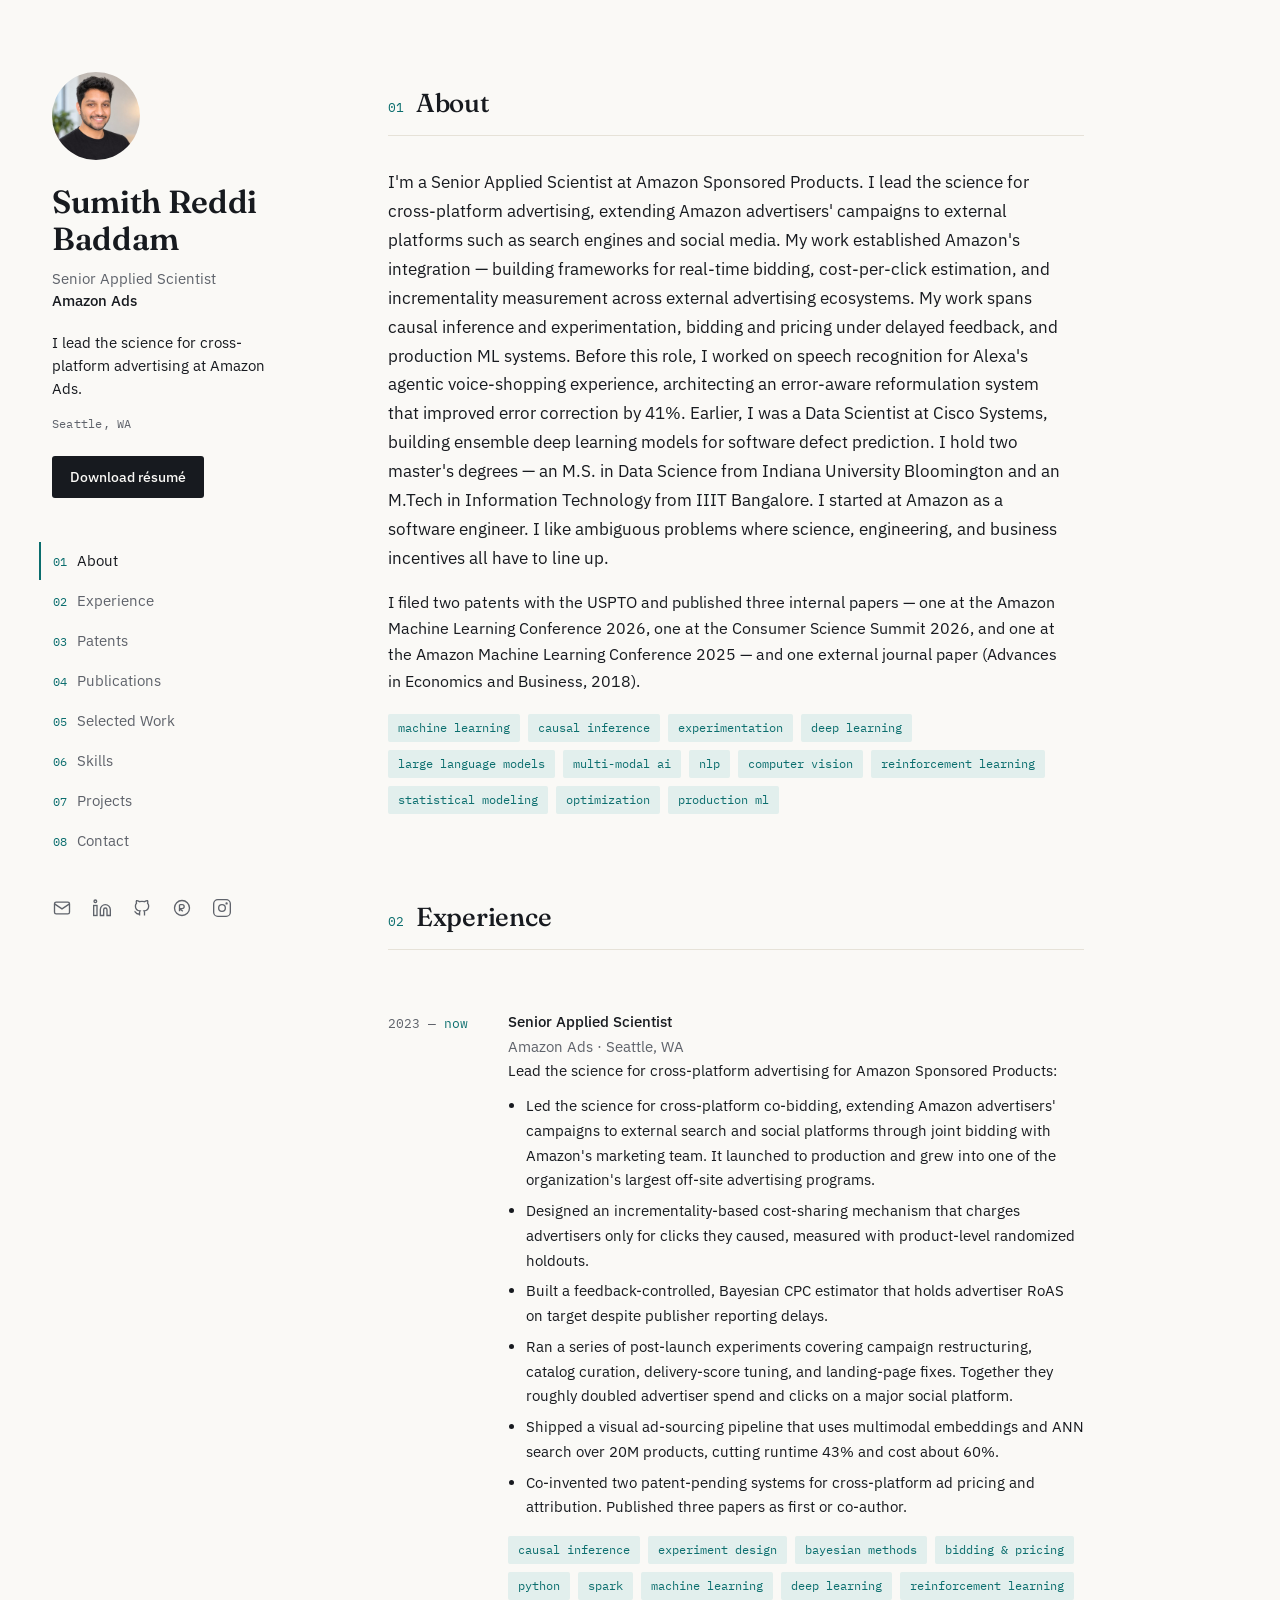
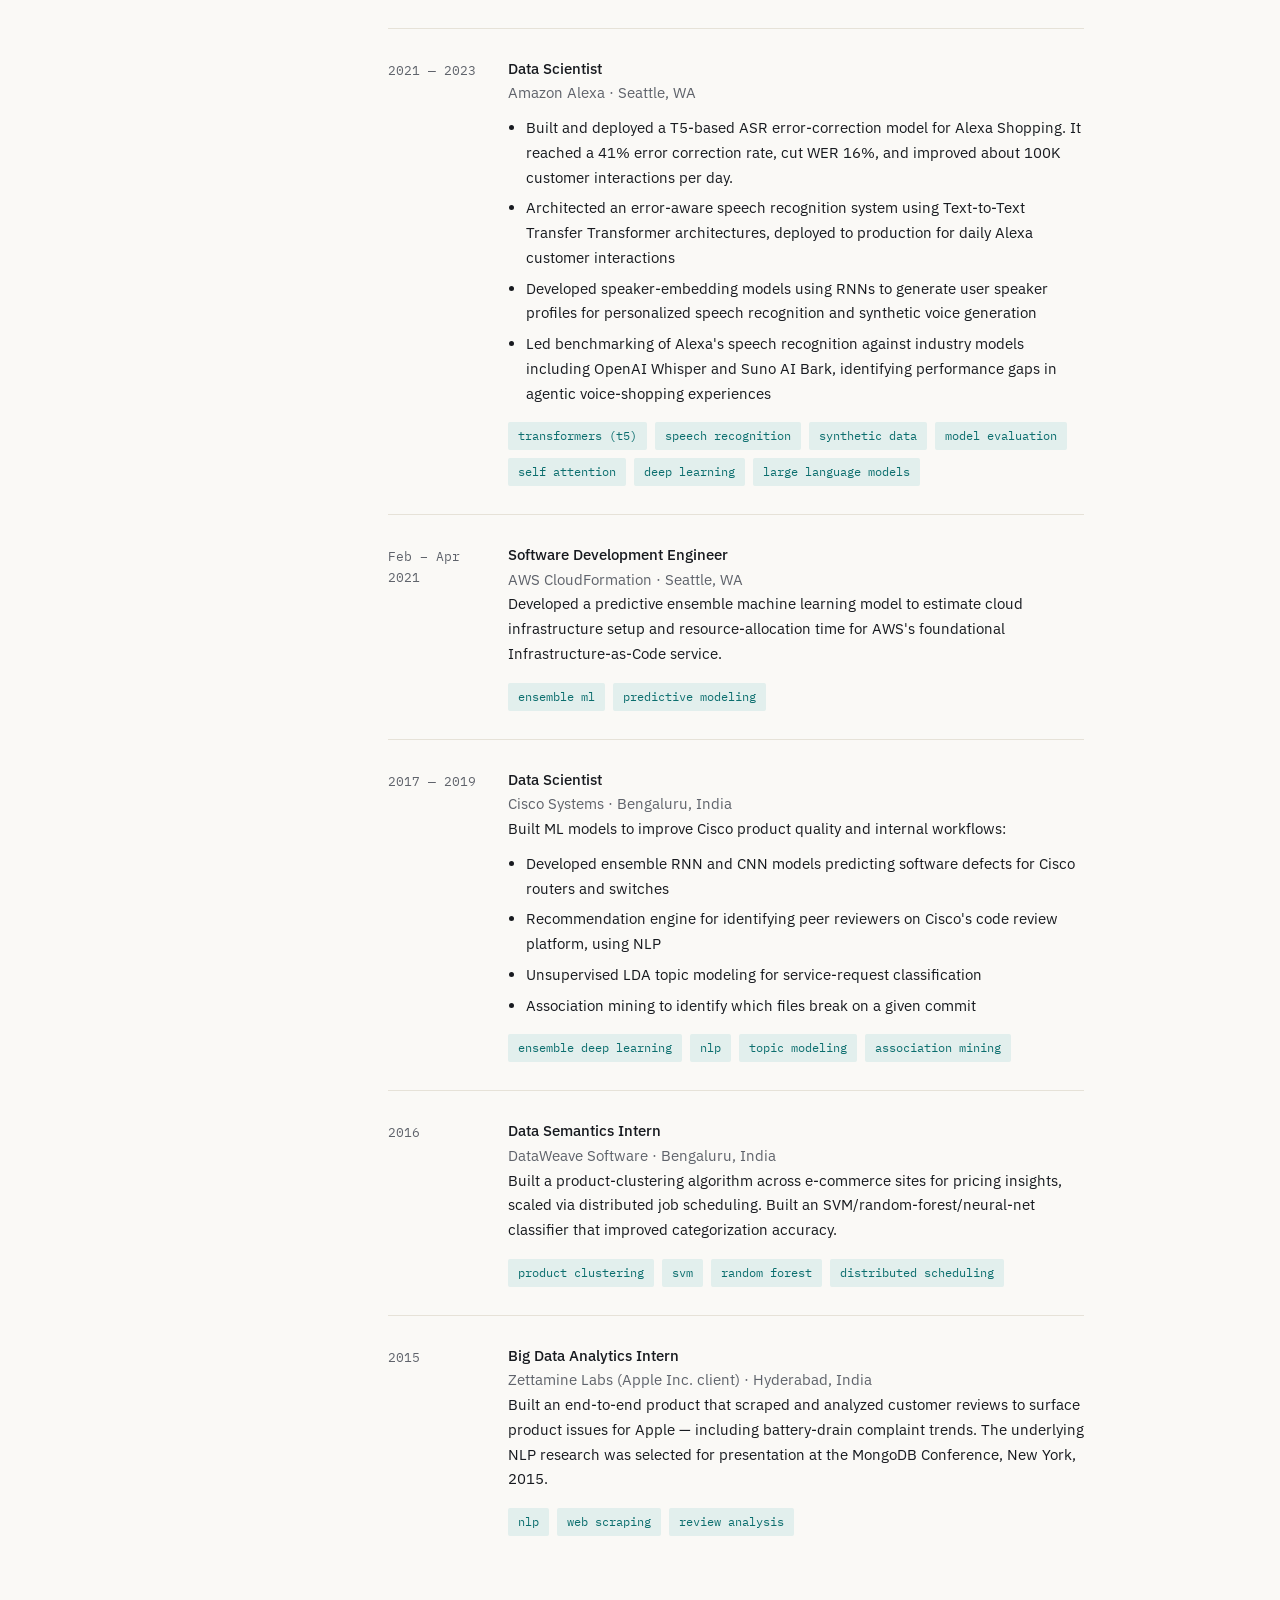
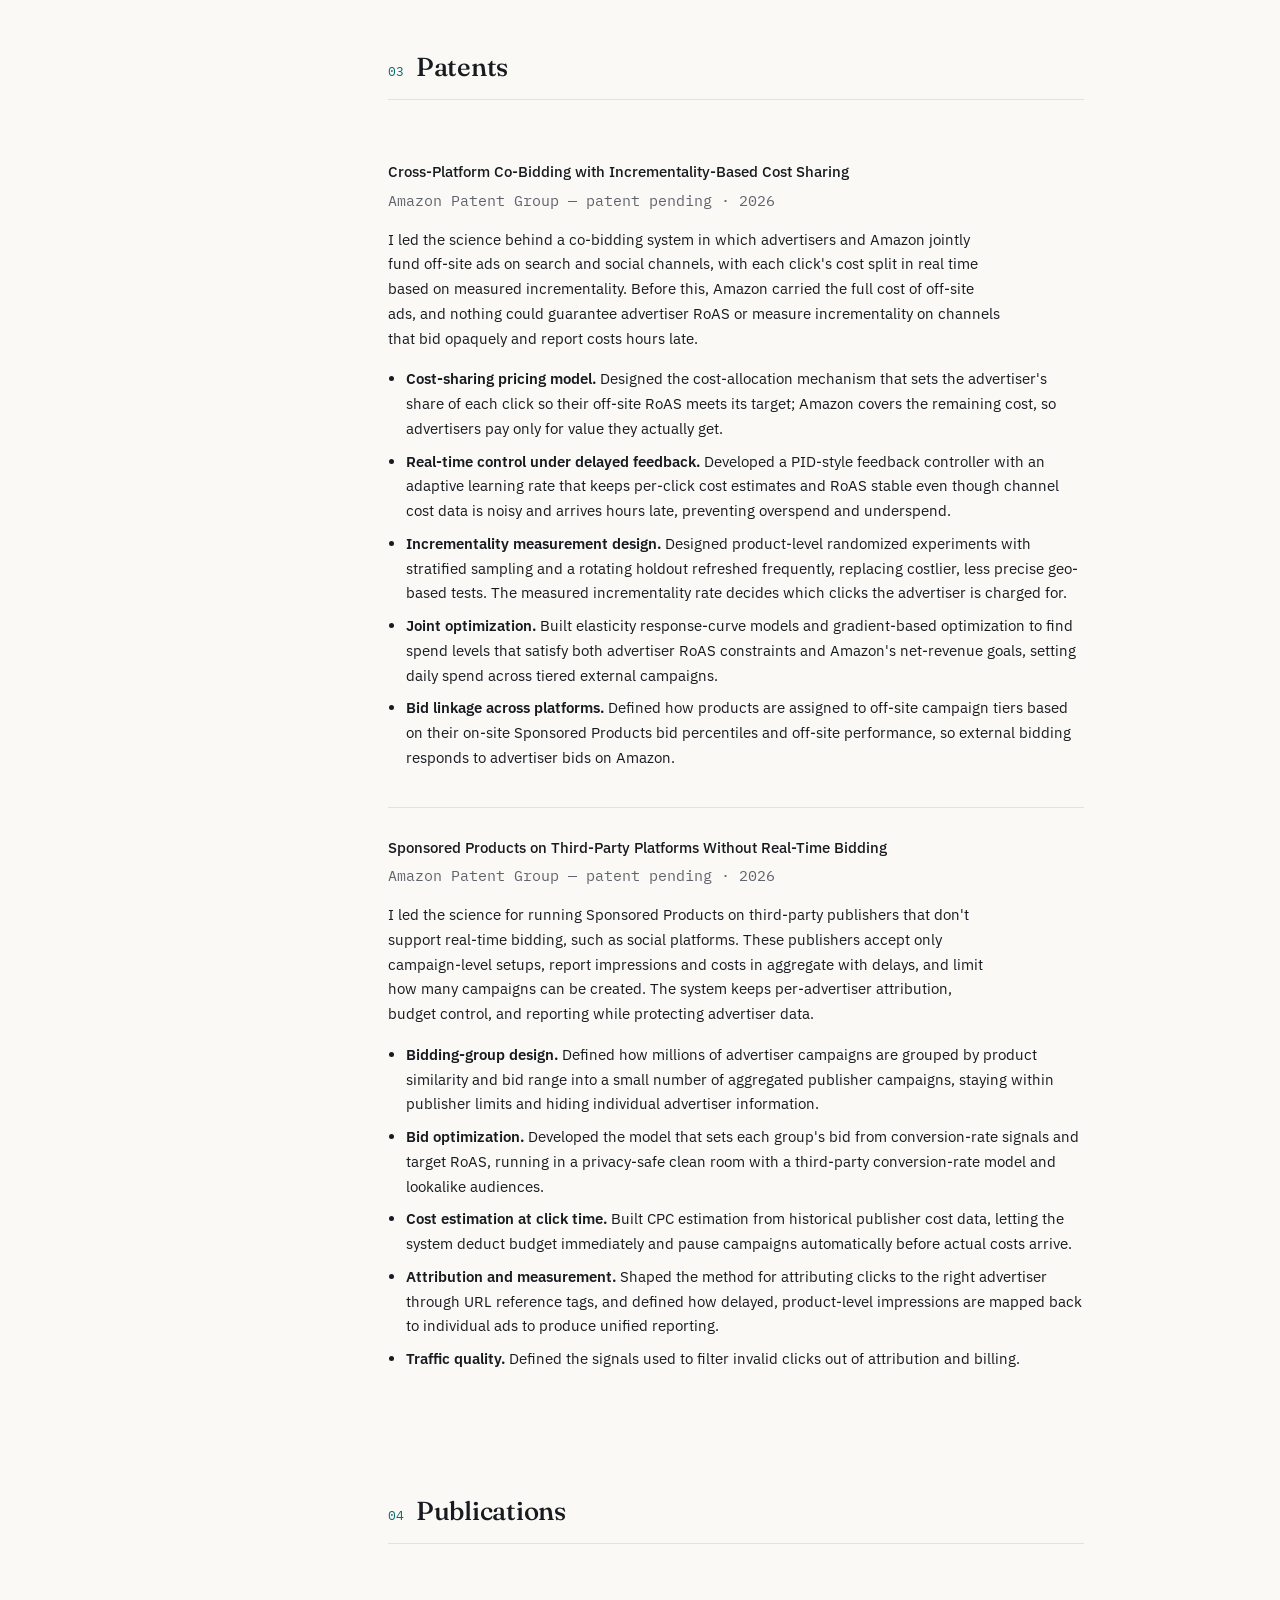
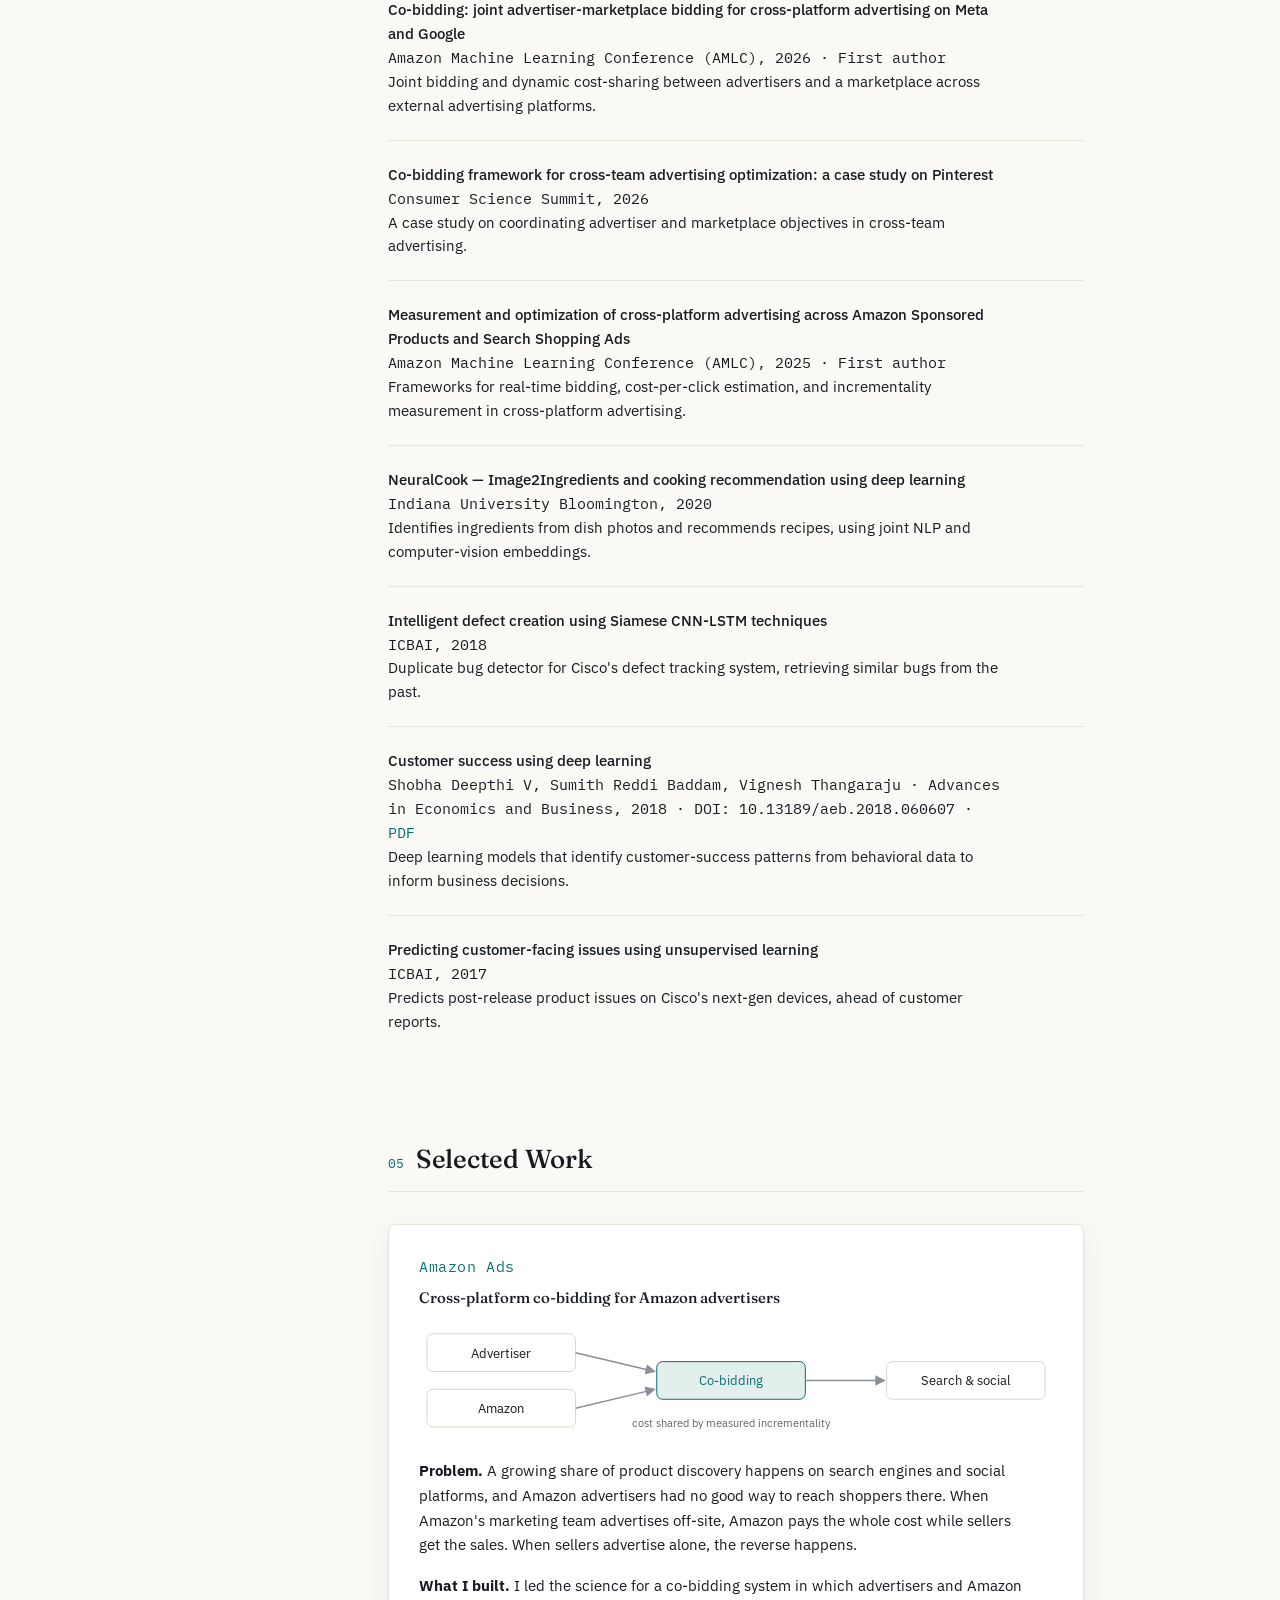
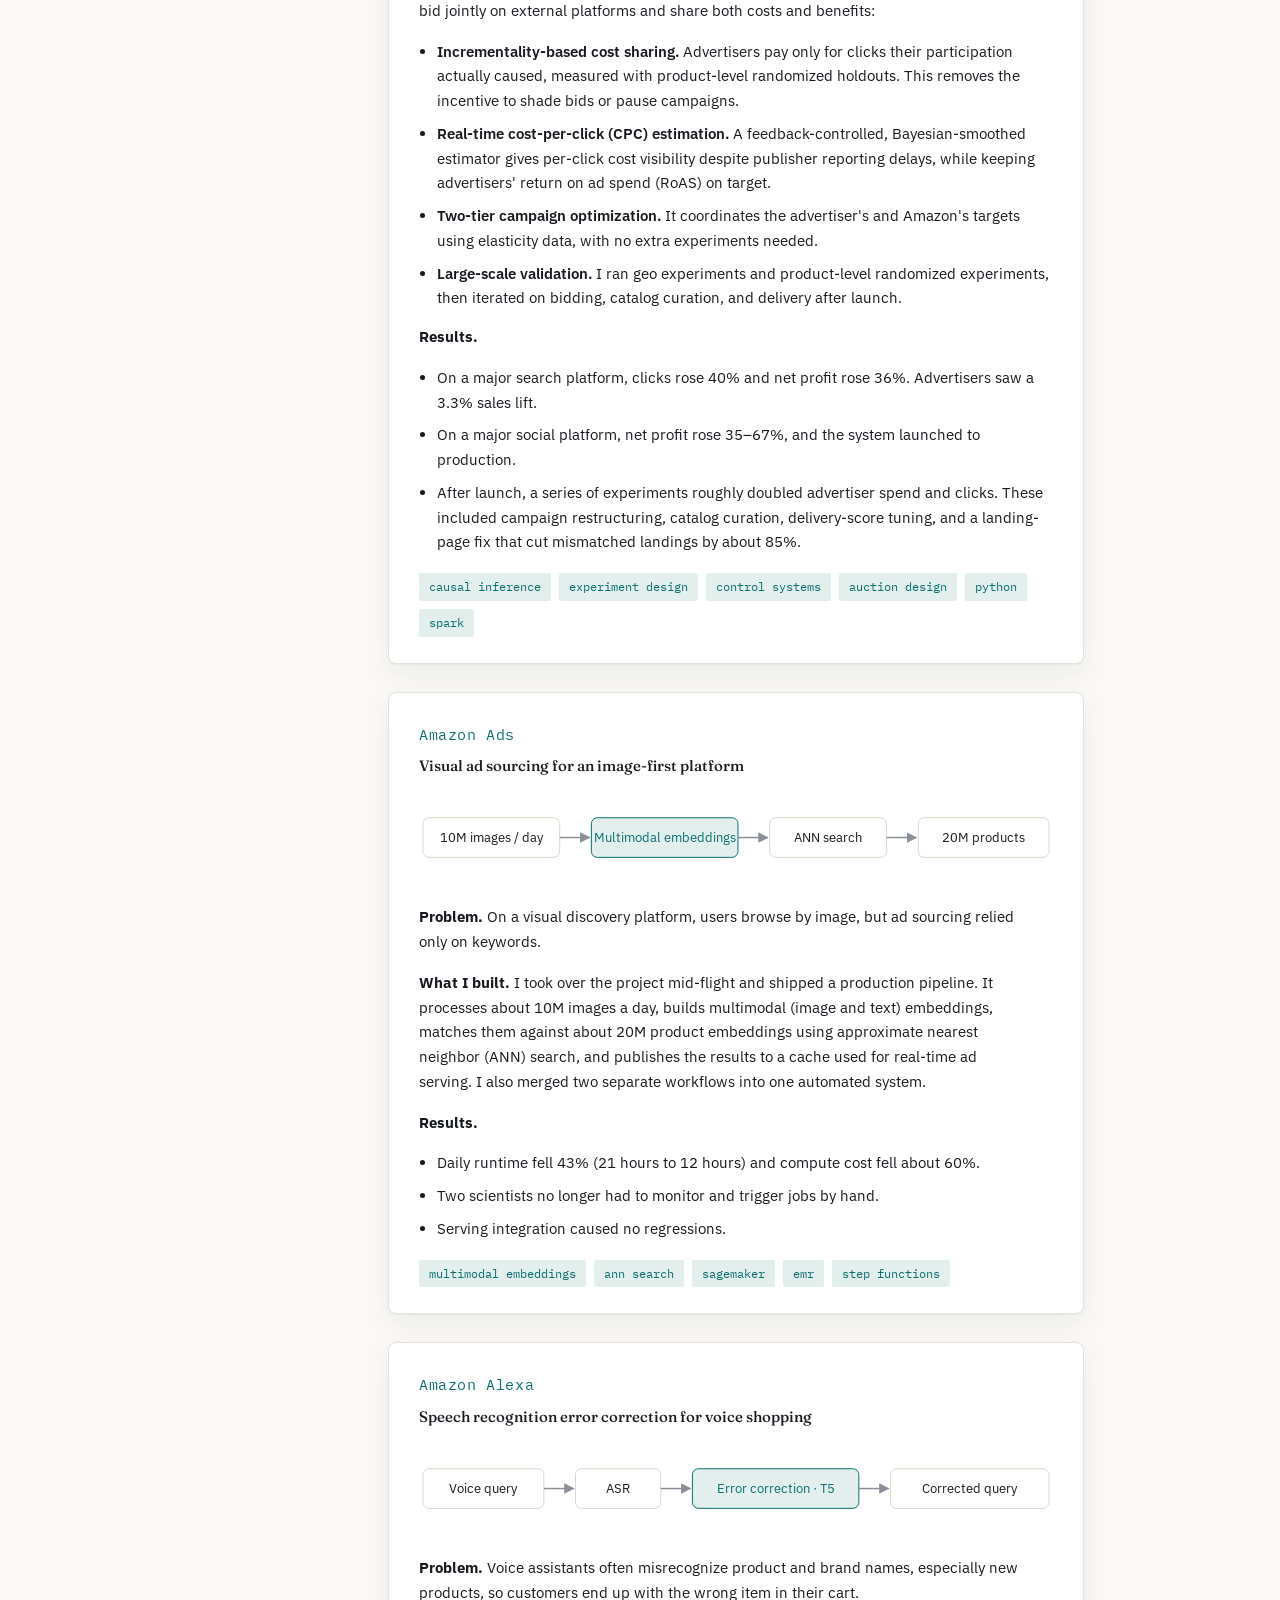
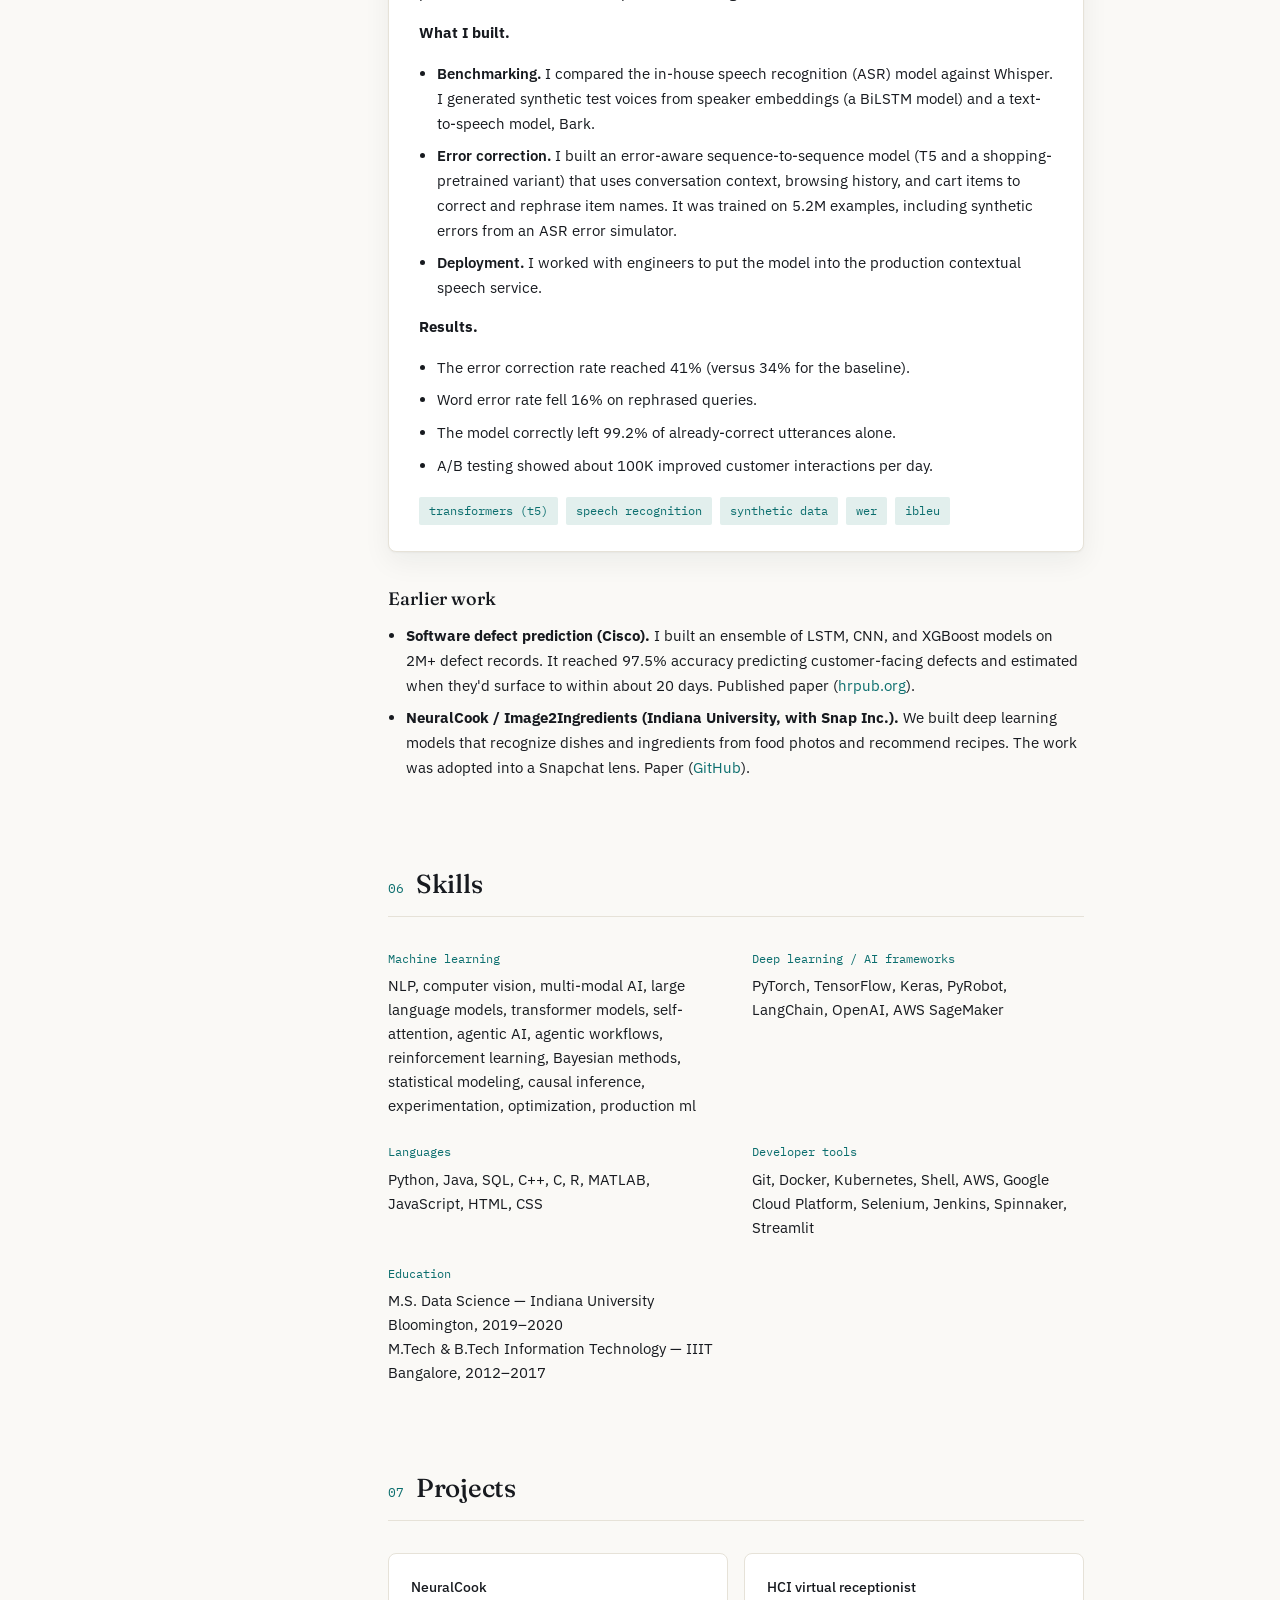
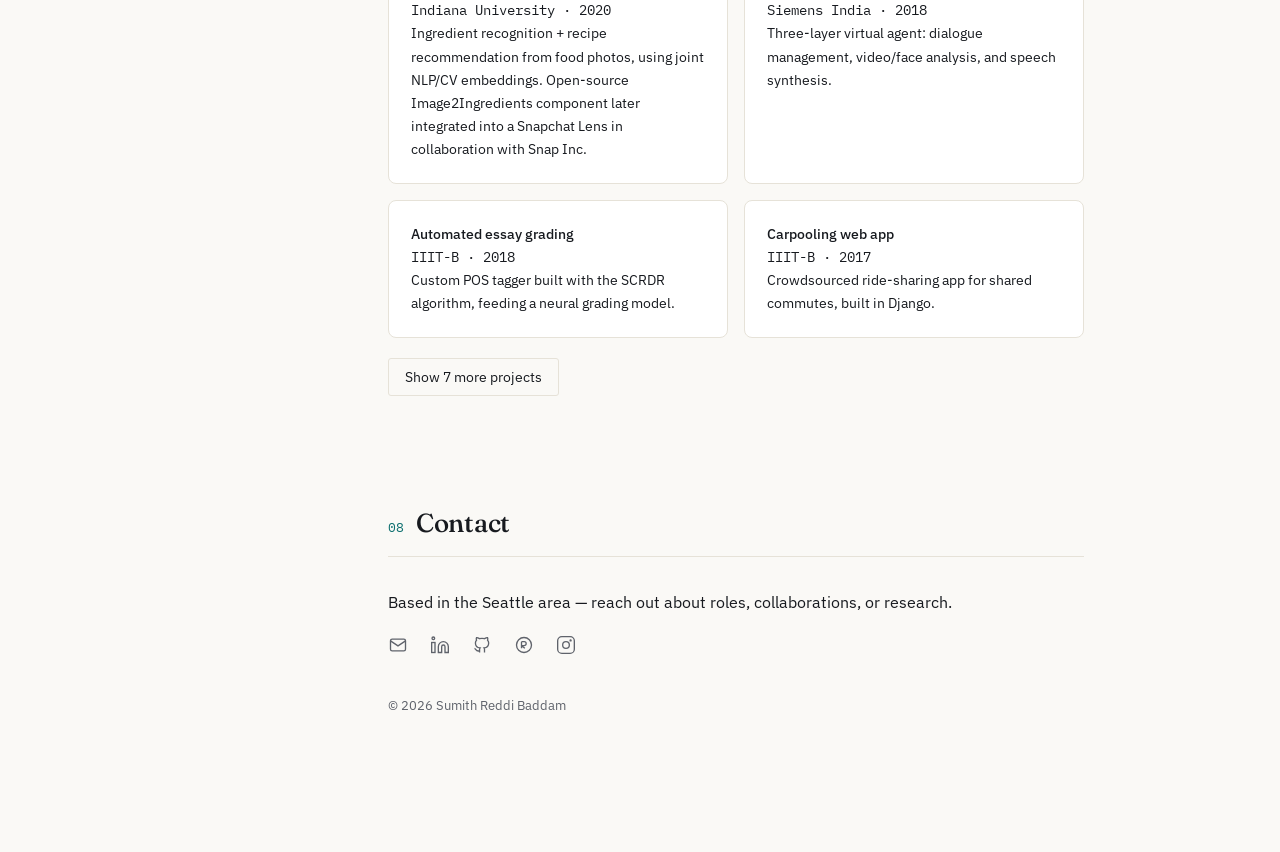
==== commit ca90f4ec: "Scholar indexing: list co-authors and PDF link on homepage, set paper date, add sitemap" ====
--- a/index.html
+++ b/index.html
@@ -3,6 +3,7 @@
 <head>
 <meta charset="UTF-8">
 <meta name="viewport" content="width=device-width, initial-scale=1.0">
+<meta name="theme-color" content="#171A1F">
 <title>Sumith Reddi Baddam — Senior Applied Scientist</title>
 <meta name="description" content="Senior Applied Scientist at Amazon Ads — leading cross-platform advertising integrations, machine learning, and multi-modal AI for ad relevance and ranking. Two patents pending on co-bidding and cross-channel advertising.">
 <meta property="og:title" content="Sumith Reddi Baddam — Senior Applied Scientist">
@@ -10,7 +11,7 @@
 <meta property="og:type" content="website">
 <meta property="og:url" content="https://sumithbaddam.com/">
 <meta name="twitter:card" content="summary">
-<link rel="icon" href="data:image/svg+xml,<svg xmlns=%22http://www.w3.org/2000/svg%22 viewBox=%220 0 100 100%22><rect width=%22100%22 height=%22100%22 rx=%2220%22 fill=%22%230B6E6E%22/><text x=%2250%22 y=%2268%22 font-size=%2258%22 font-family=%22Georgia,serif%22 fill=%22%23FAF9F6%22 text-anchor=%22middle%22>S</text></svg>">
+<link rel="icon" href="data:image/svg+xml,<svg xmlns=%22http://www.w3.org/2000/svg%22 viewBox=%220 0 100 100%22><rect width=%22100%22 height=%22100%22 rx=%2220%22 fill=%22%23171A1F%22/><text x=%2250%22 y=%2268%22 font-size=%2258%22 font-family=%22Georgia,serif%22 fill=%22%23FAF9F6%22 text-anchor=%22middle%22>S</text></svg>">
 <link rel="preconnect" href="https://fonts.googleapis.com">
 <link rel="preconnect" href="https://fonts.gstatic.com" crossorigin>
 <link href="https://fonts.googleapis.com/css2?family=Fraunces:opsz,wght@9..144,400;9..144,500;9..144,600&family=IBM+Plex+Sans:wght@400;500;600&family=IBM+Plex+Mono:wght@400;500&display=swap" rel="stylesheet">
@@ -256,8 +257,8 @@
       </div>
 
       <div class="pub">
-        <p class="pub-title"><a href="https://www.hrpub.org/journals/article_info.php?aid=7421" target="_blank" rel="noopener">Customer success using deep learning</a></p>
-        <p class="pub-meta">Advances in Economics and Business, 2018 · DOI: 10.13189/aeb.2018.060607</p>
+        <p class="pub-title"><a href="papers/customer-success-using-deep-learning.html">Customer success using deep learning</a></p>
+        <p class="pub-meta">Shobha Deepthi V, Sumith Reddi Baddam, Vignesh Thangaraju · Advances in Economics and Business, 2018 · DOI: 10.13189/aeb.2018.060607 · <a href="papers/customer-success-using-deep-learning.pdf">PDF</a></p>
         <p>Deep learning models that identify customer-success patterns from behavioral data to inform business decisions.</p>
       </div>
 
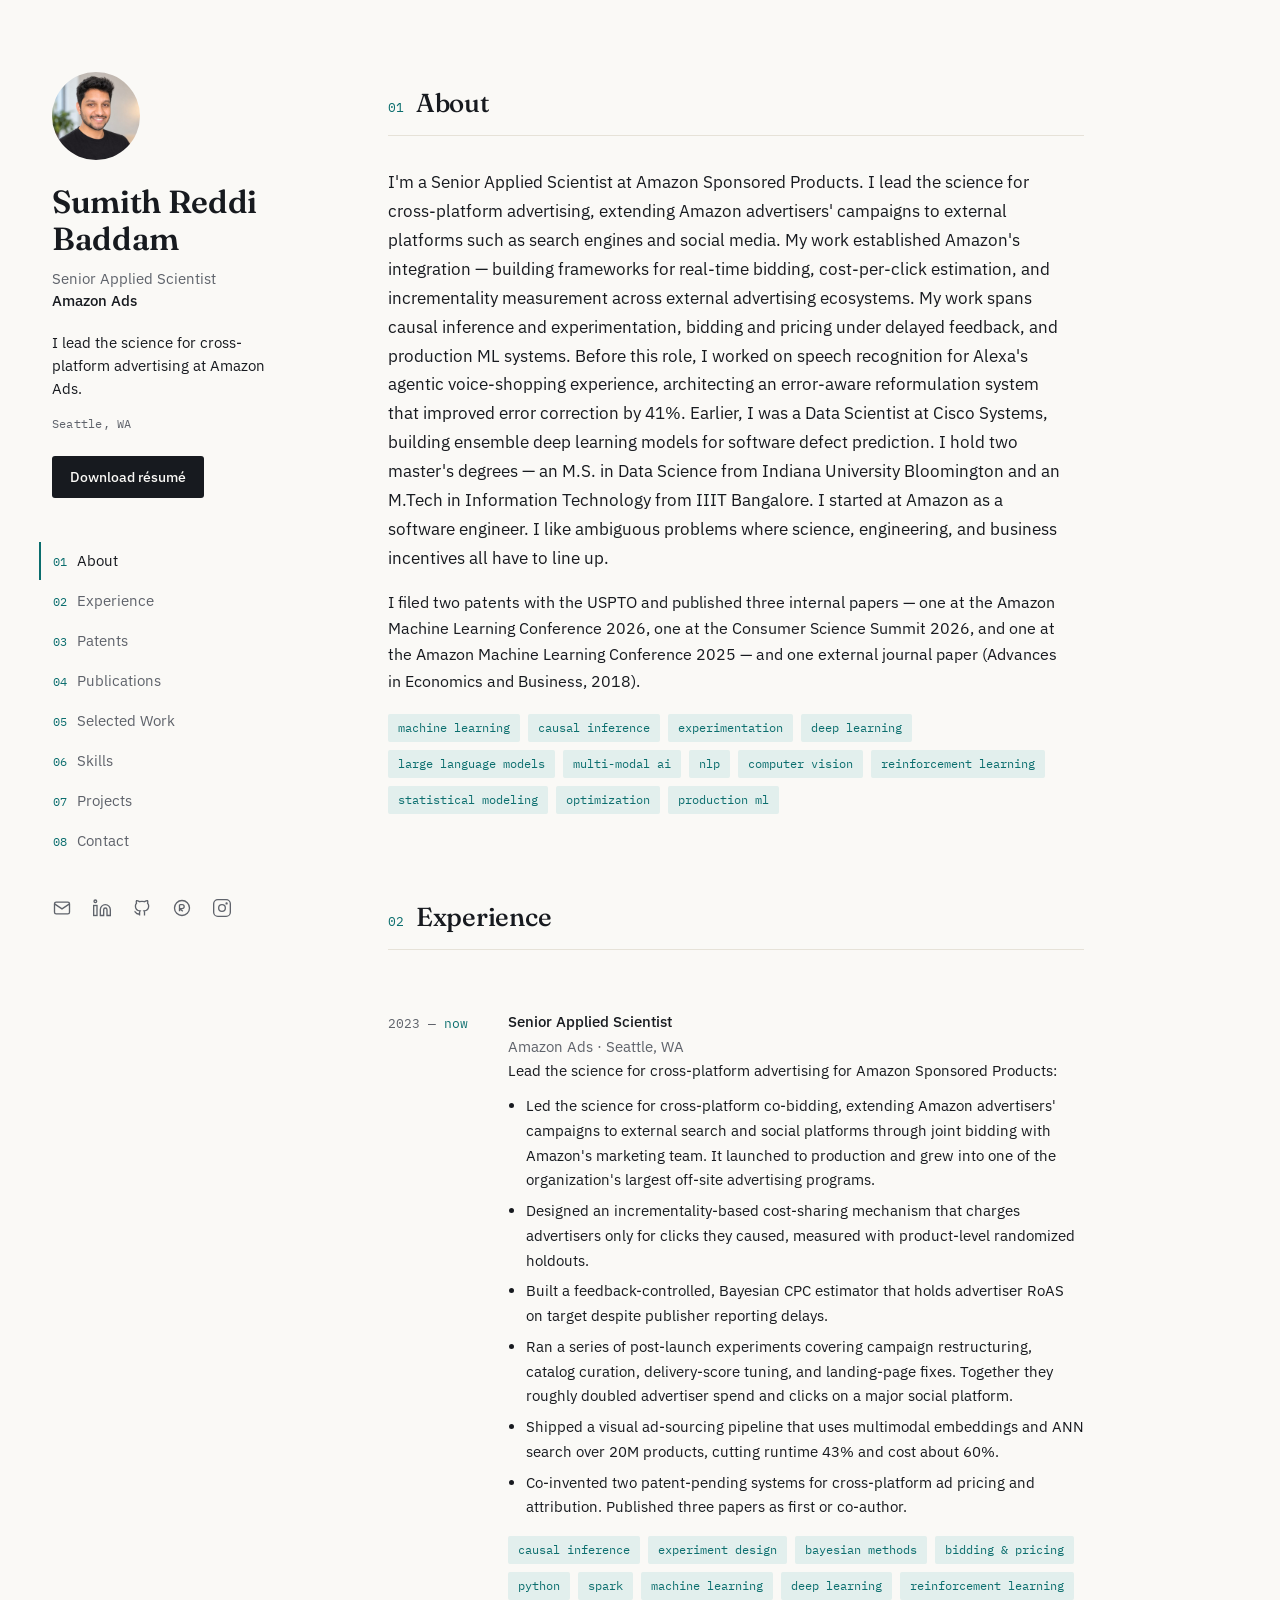
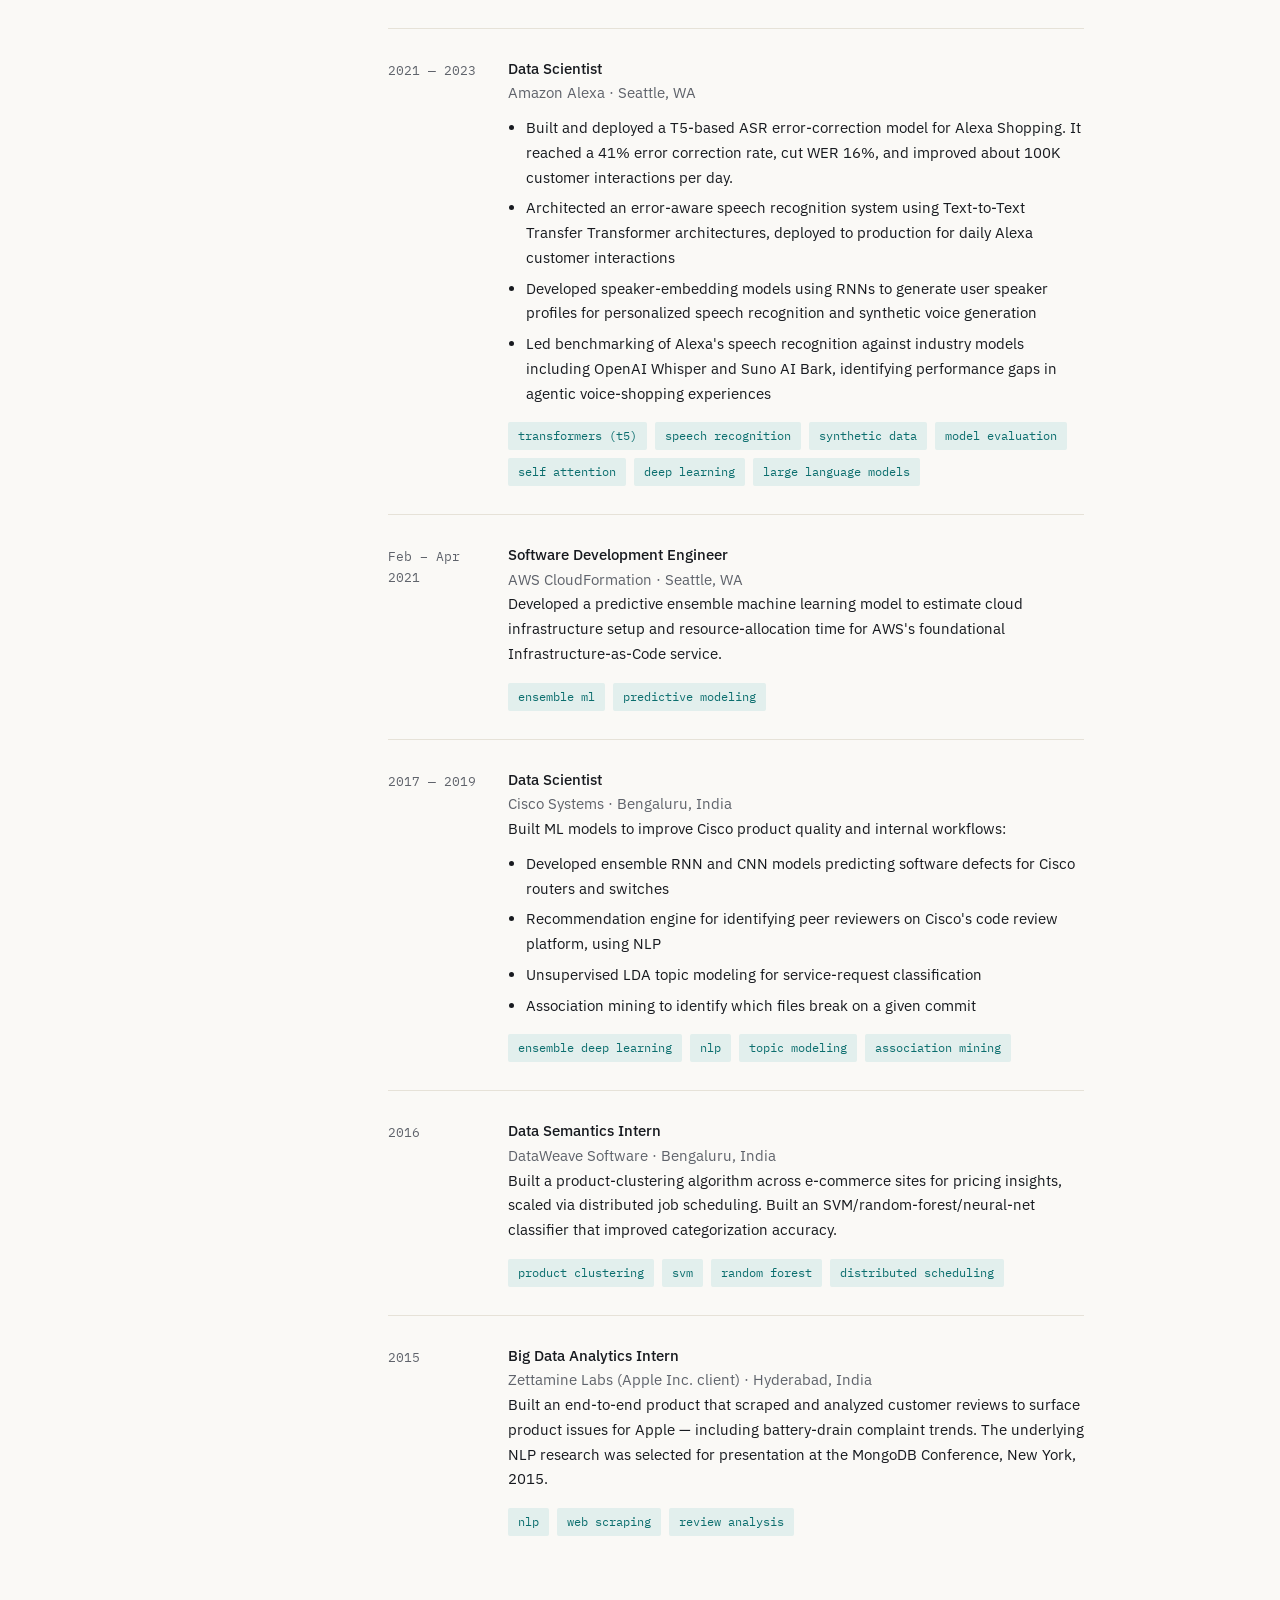
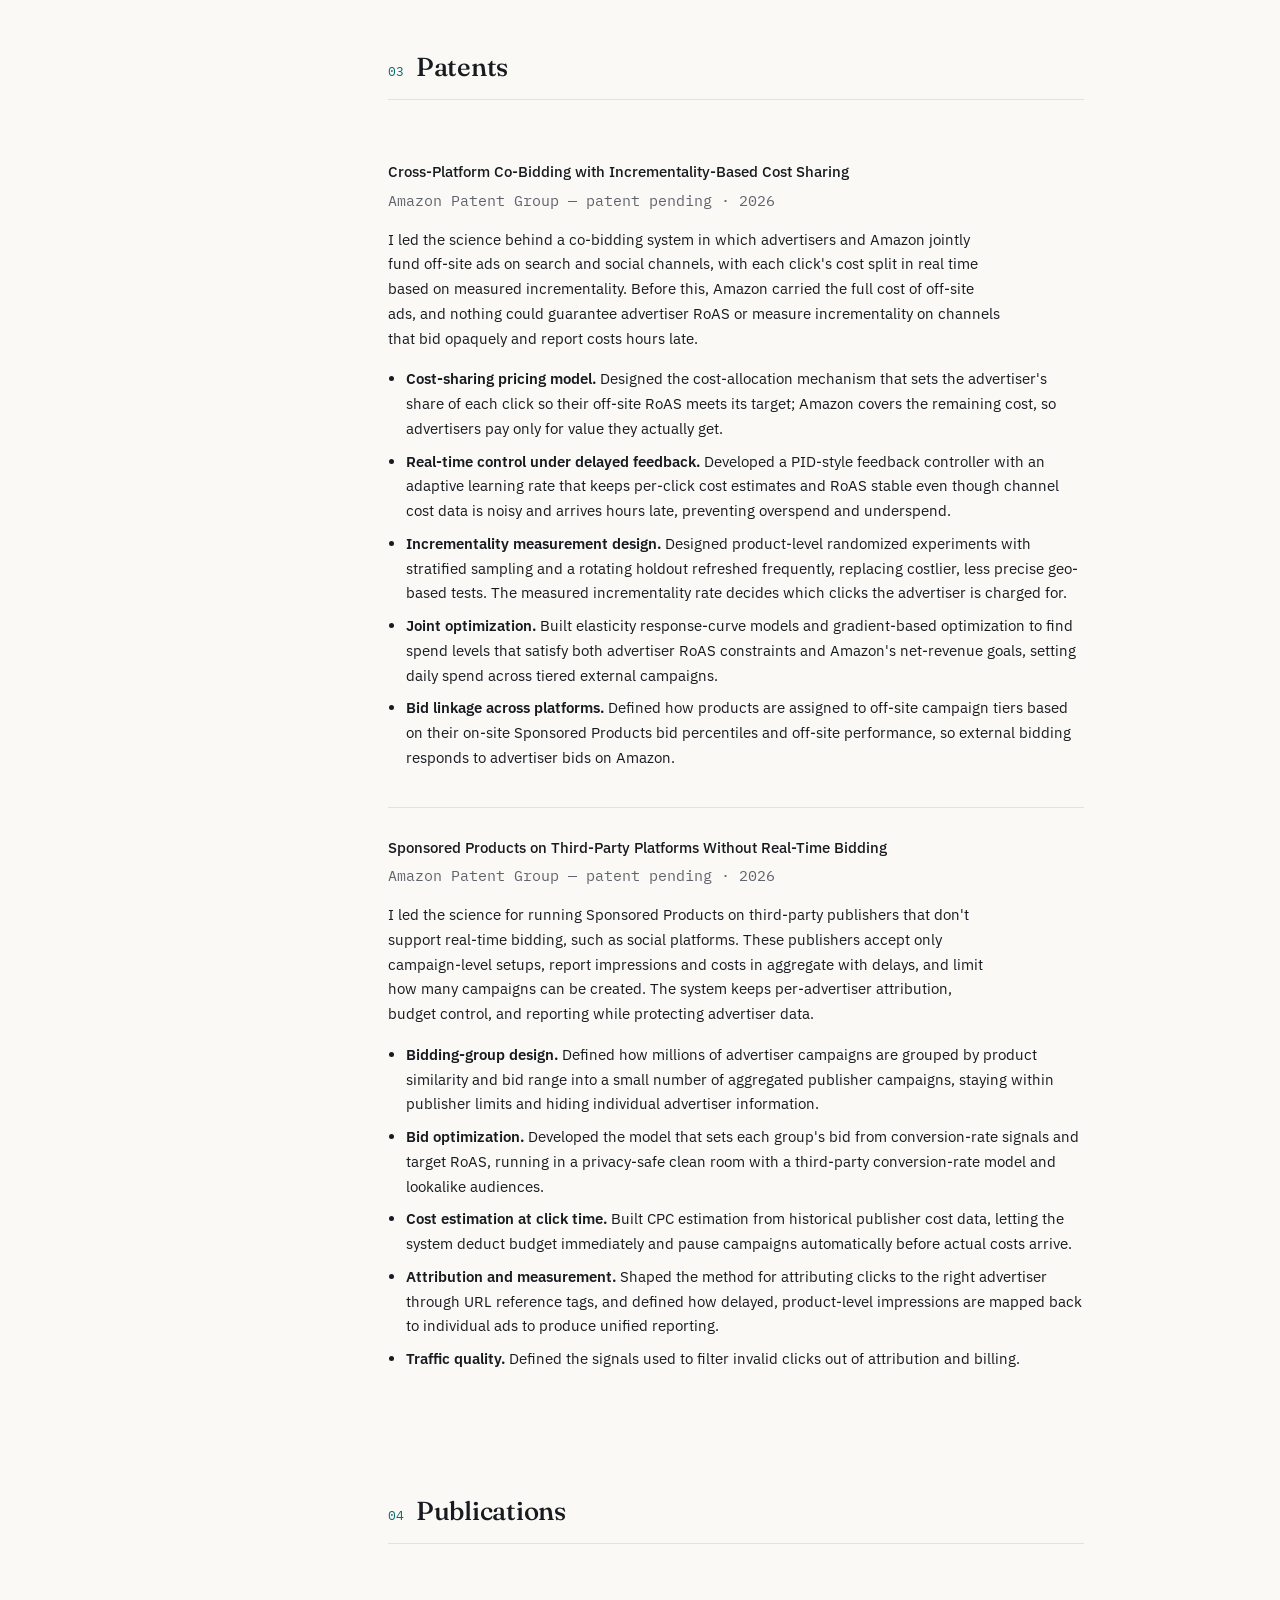
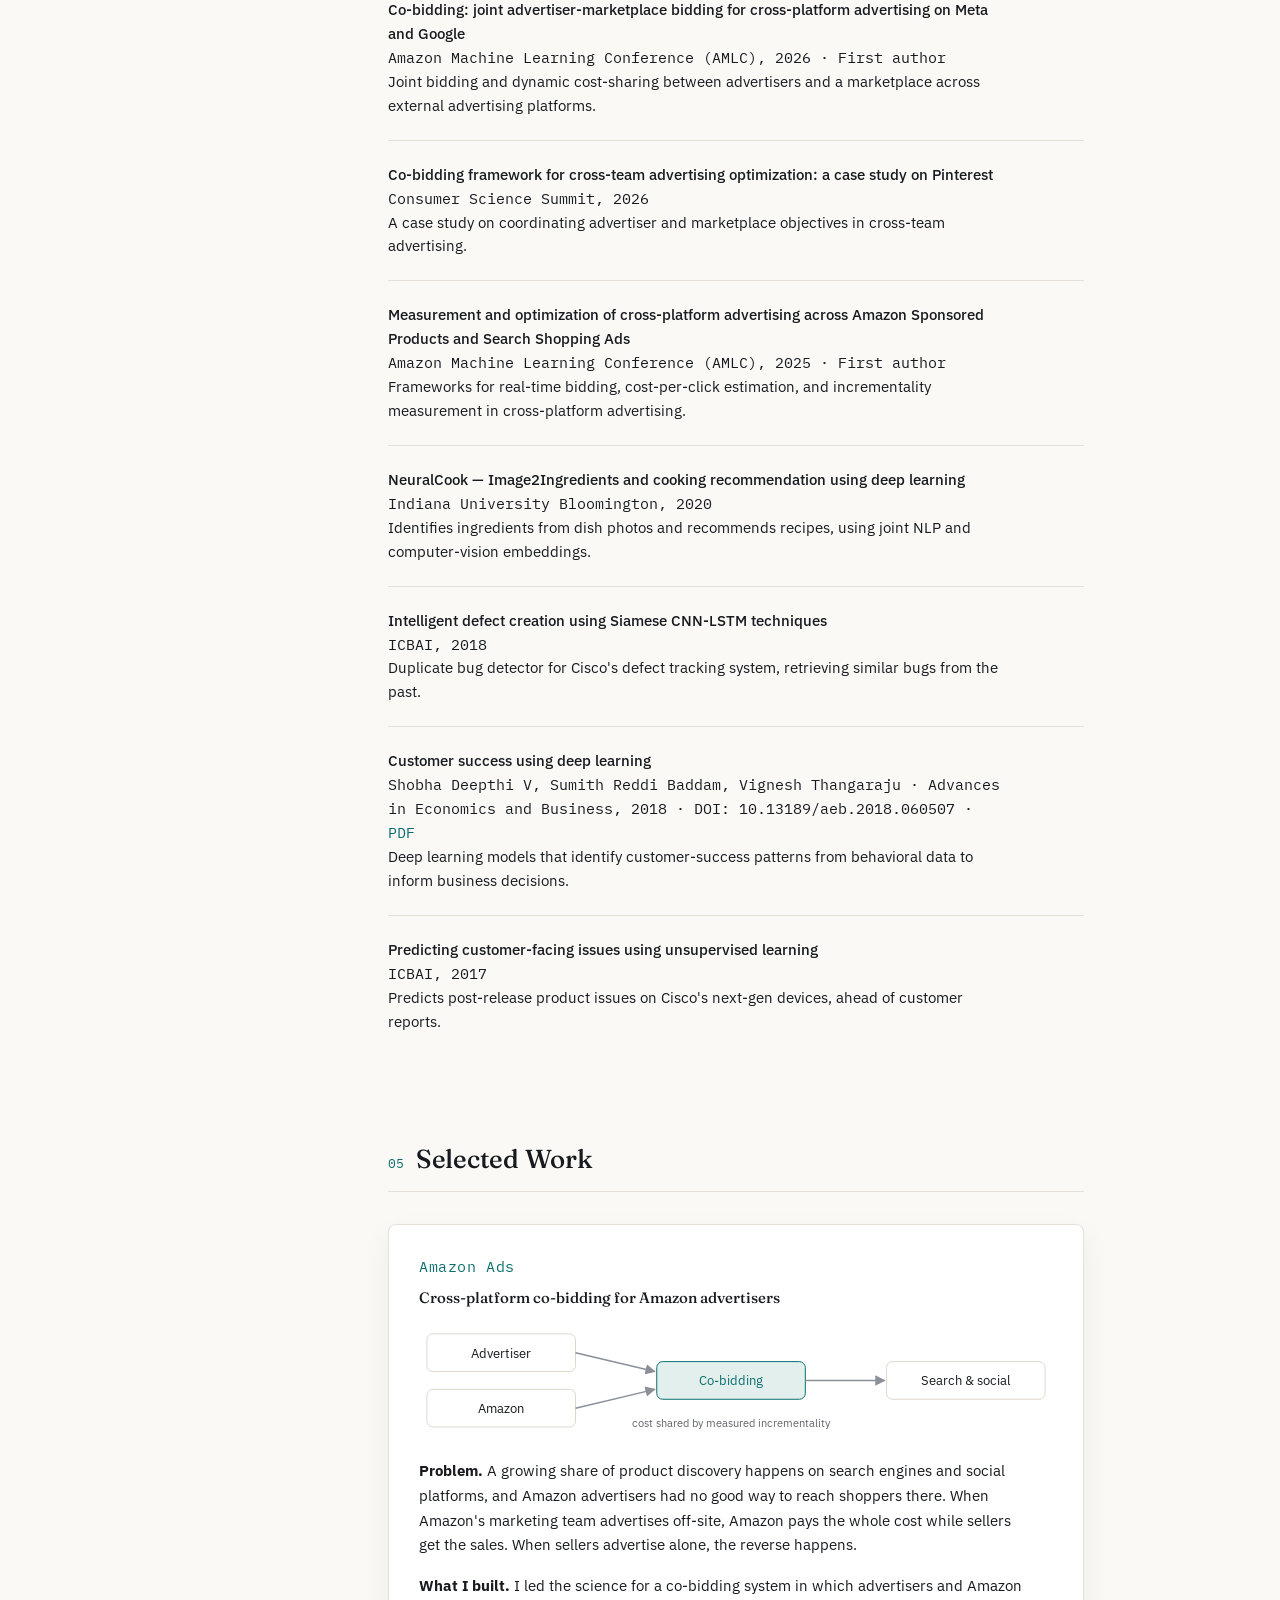
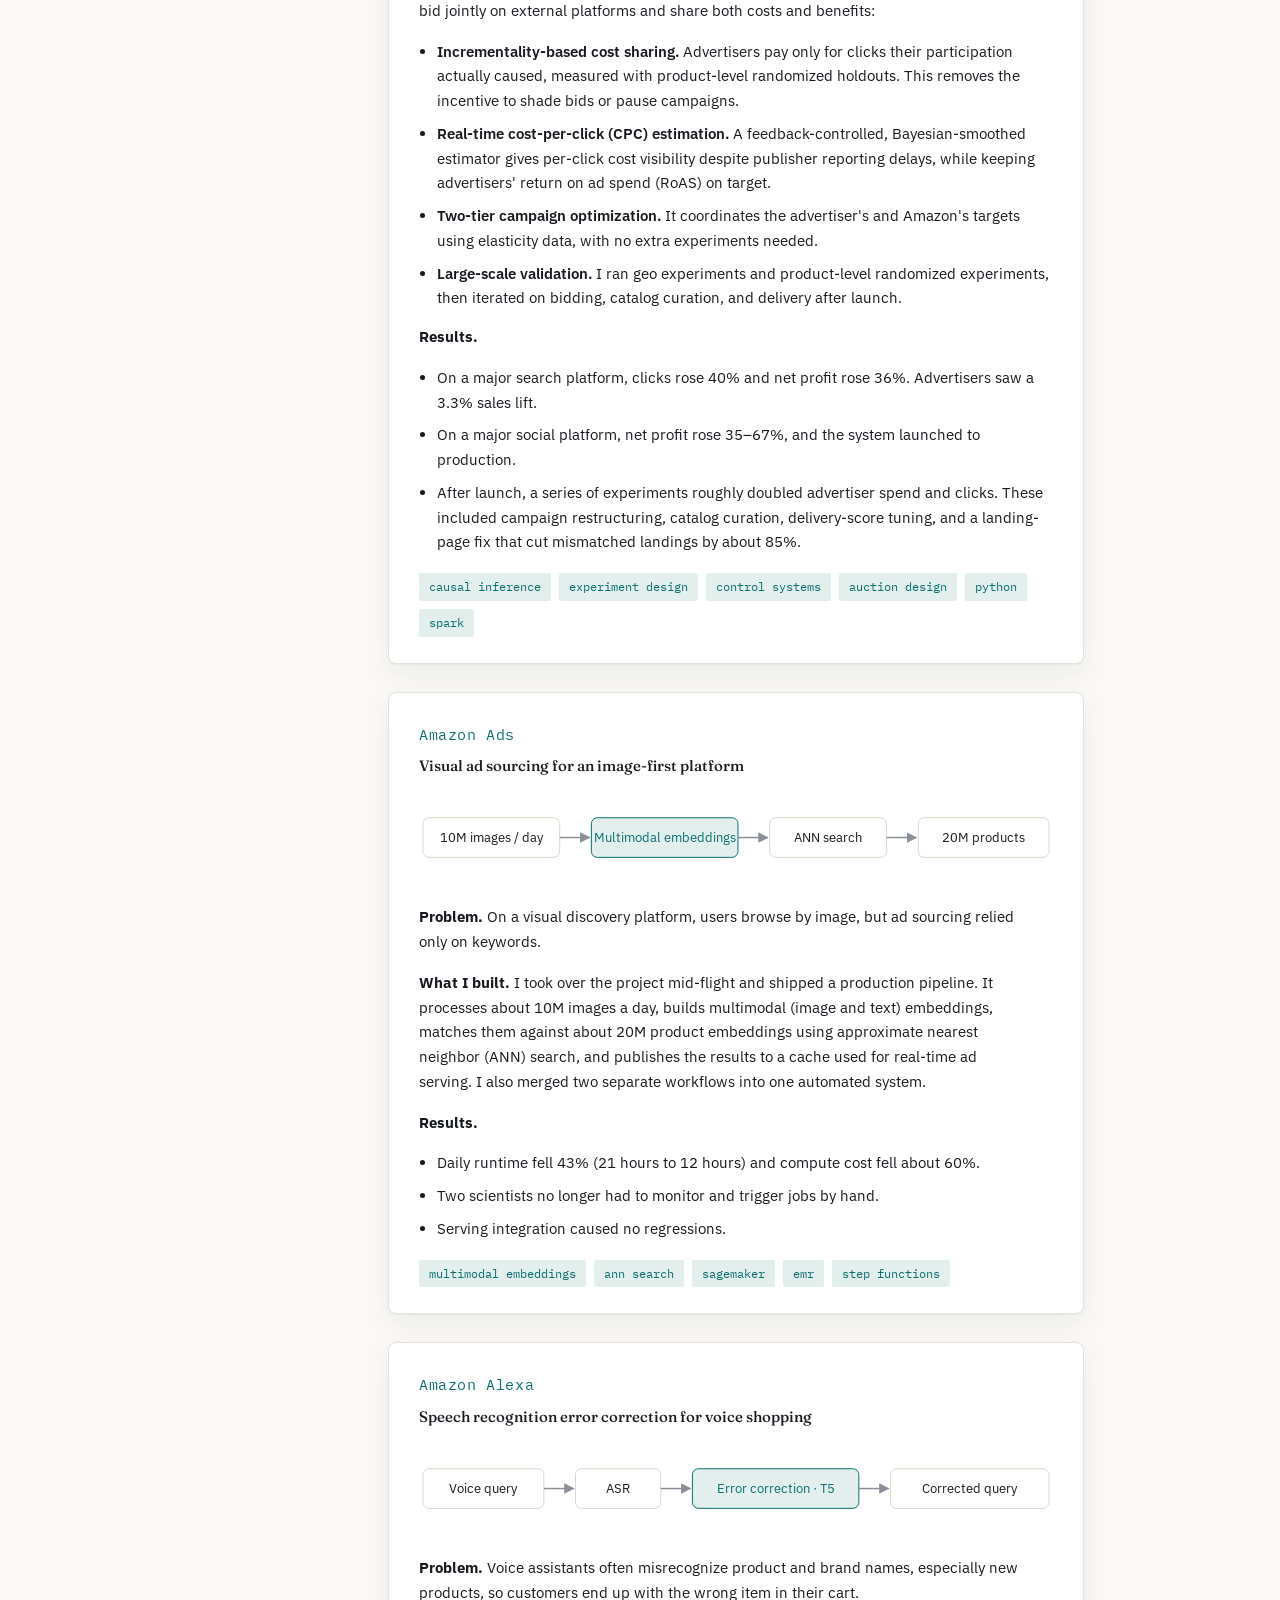
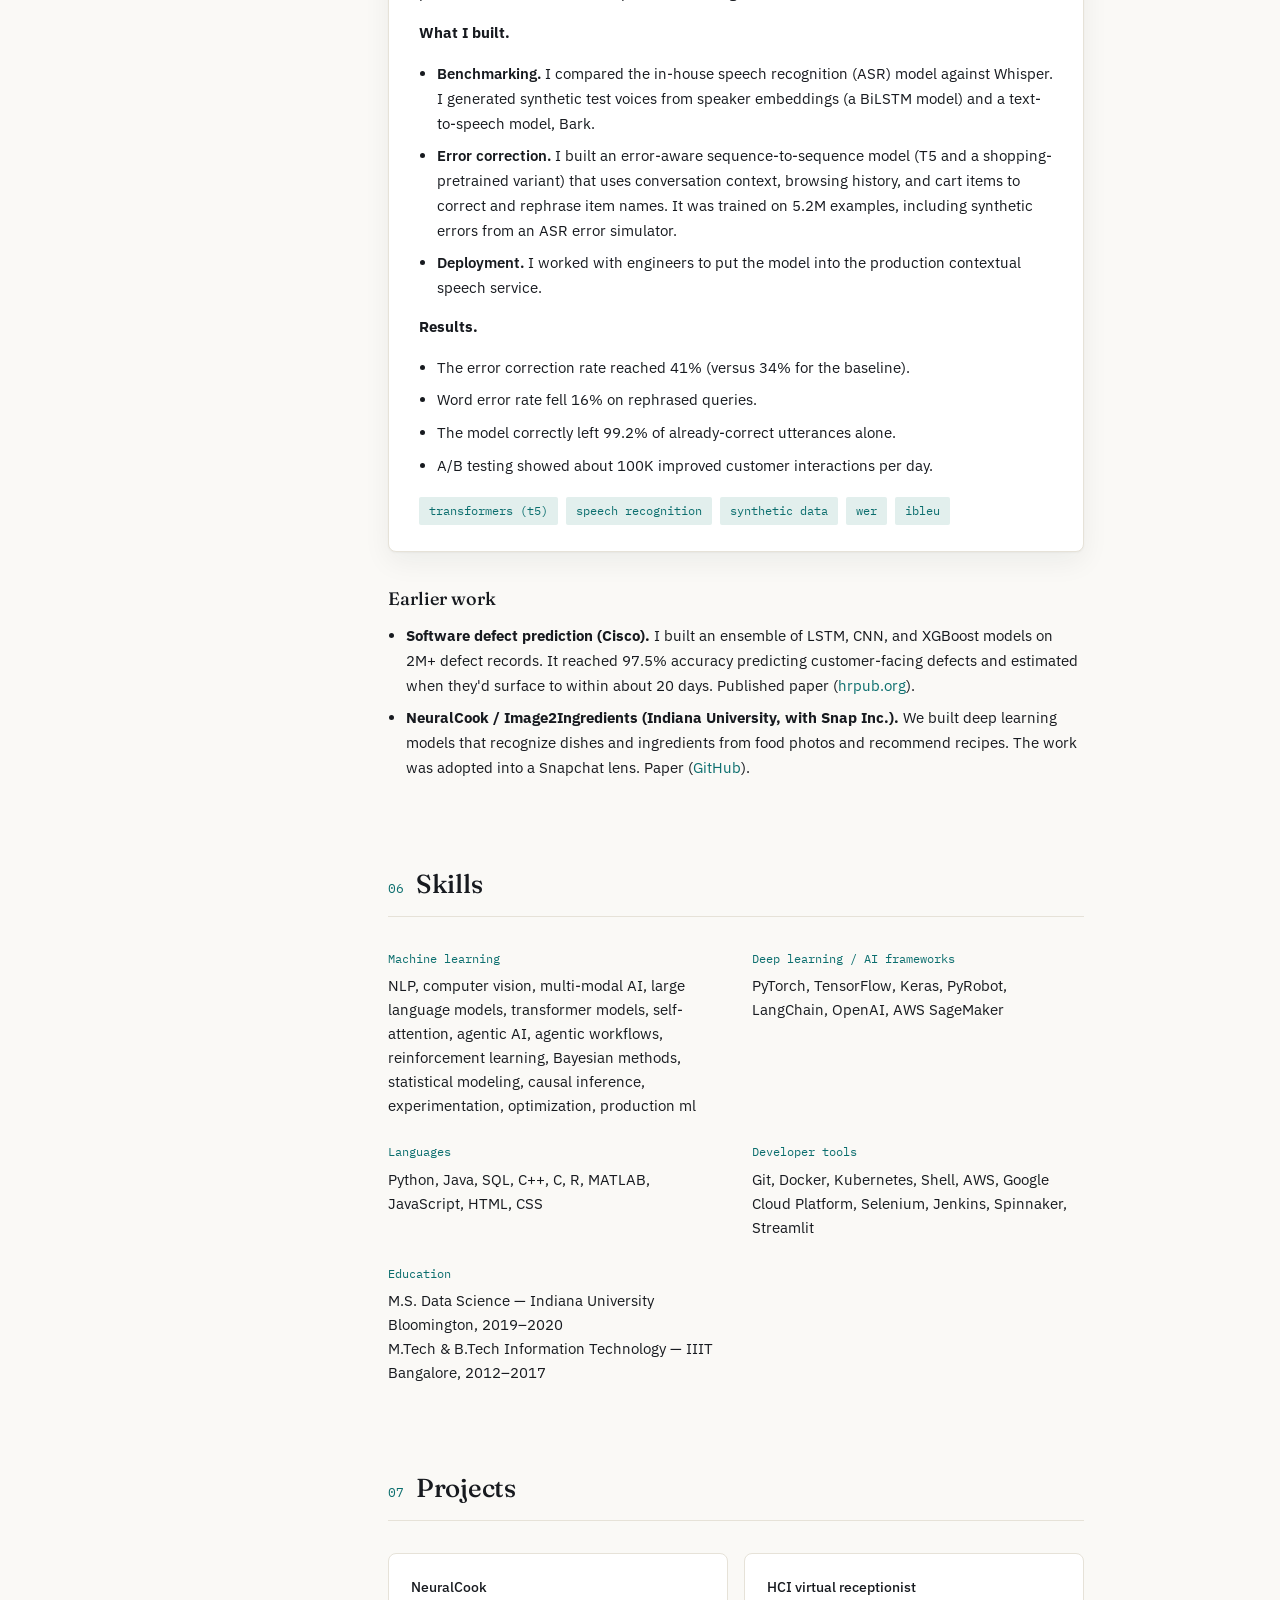
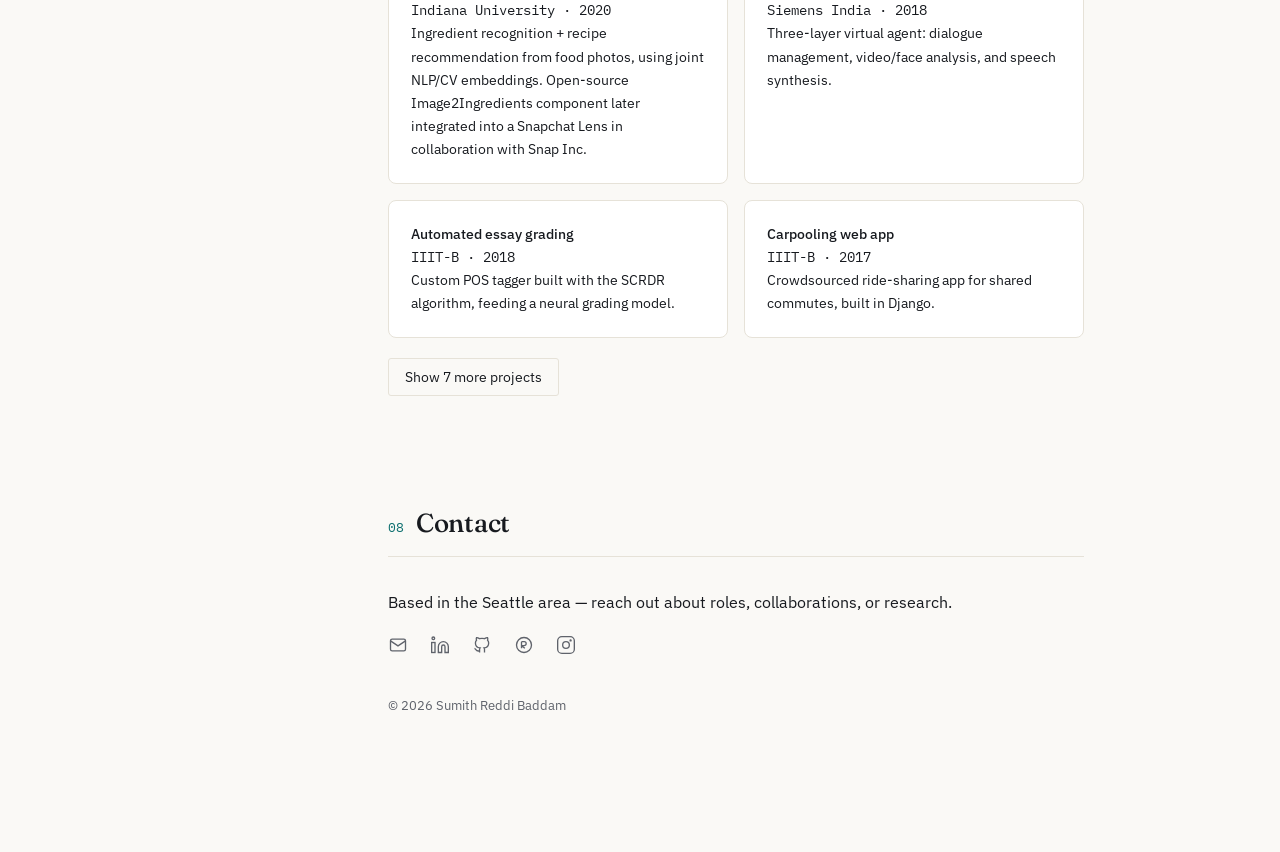
==== commit e7b4e112: "Fix paper DOI to registered 060507 and issue to 6(5) (Crossref)" ====
--- a/index.html
+++ b/index.html
@@ -258,7 +258,7 @@
 
       <div class="pub">
         <p class="pub-title"><a href="papers/customer-success-using-deep-learning.html">Customer success using deep learning</a></p>
-        <p class="pub-meta">Shobha Deepthi V, Sumith Reddi Baddam, Vignesh Thangaraju · Advances in Economics and Business, 2018 · DOI: 10.13189/aeb.2018.060607 · <a href="papers/customer-success-using-deep-learning.pdf">PDF</a></p>
+        <p class="pub-meta">Shobha Deepthi V, Sumith Reddi Baddam, Vignesh Thangaraju · Advances in Economics and Business, 2018 · DOI: 10.13189/aeb.2018.060507 · <a href="papers/customer-success-using-deep-learning.pdf">PDF</a></p>
         <p>Deep learning models that identify customer-success patterns from behavioral data to inform business decisions.</p>
       </div>
 
